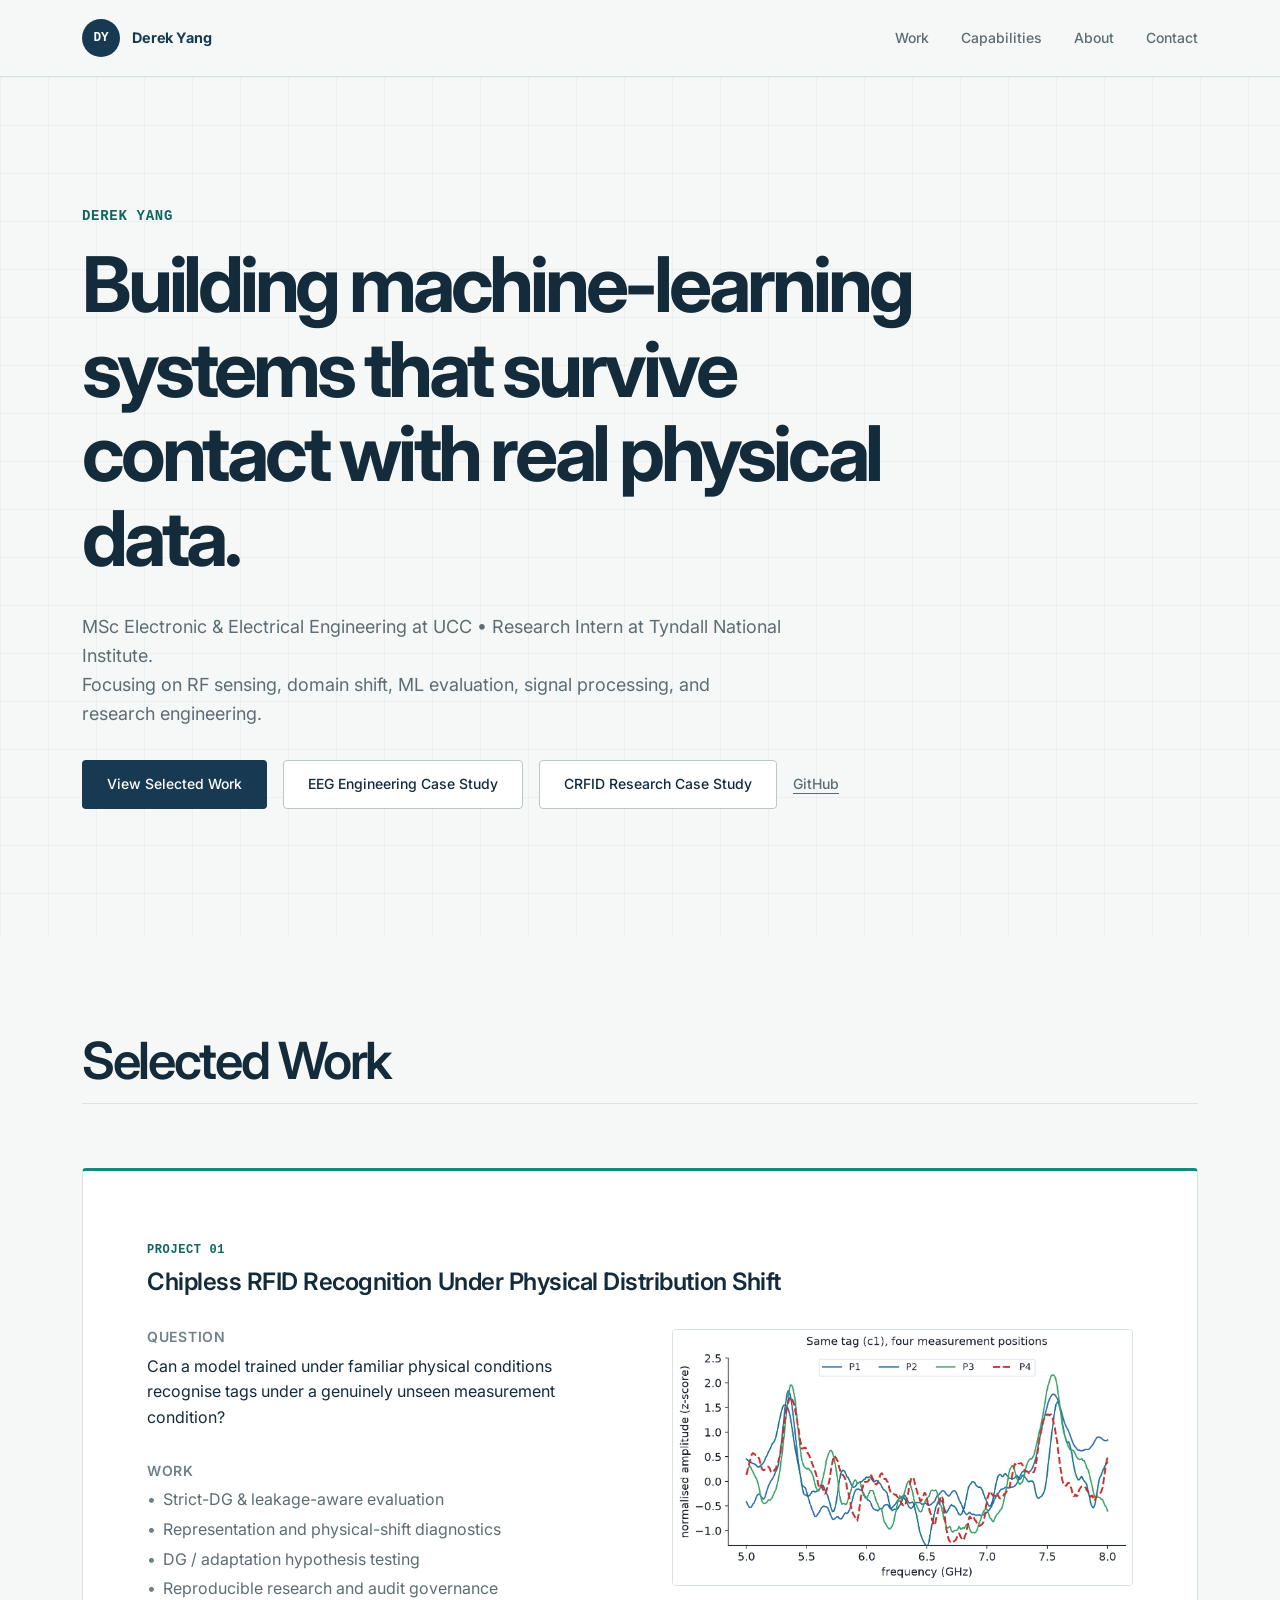
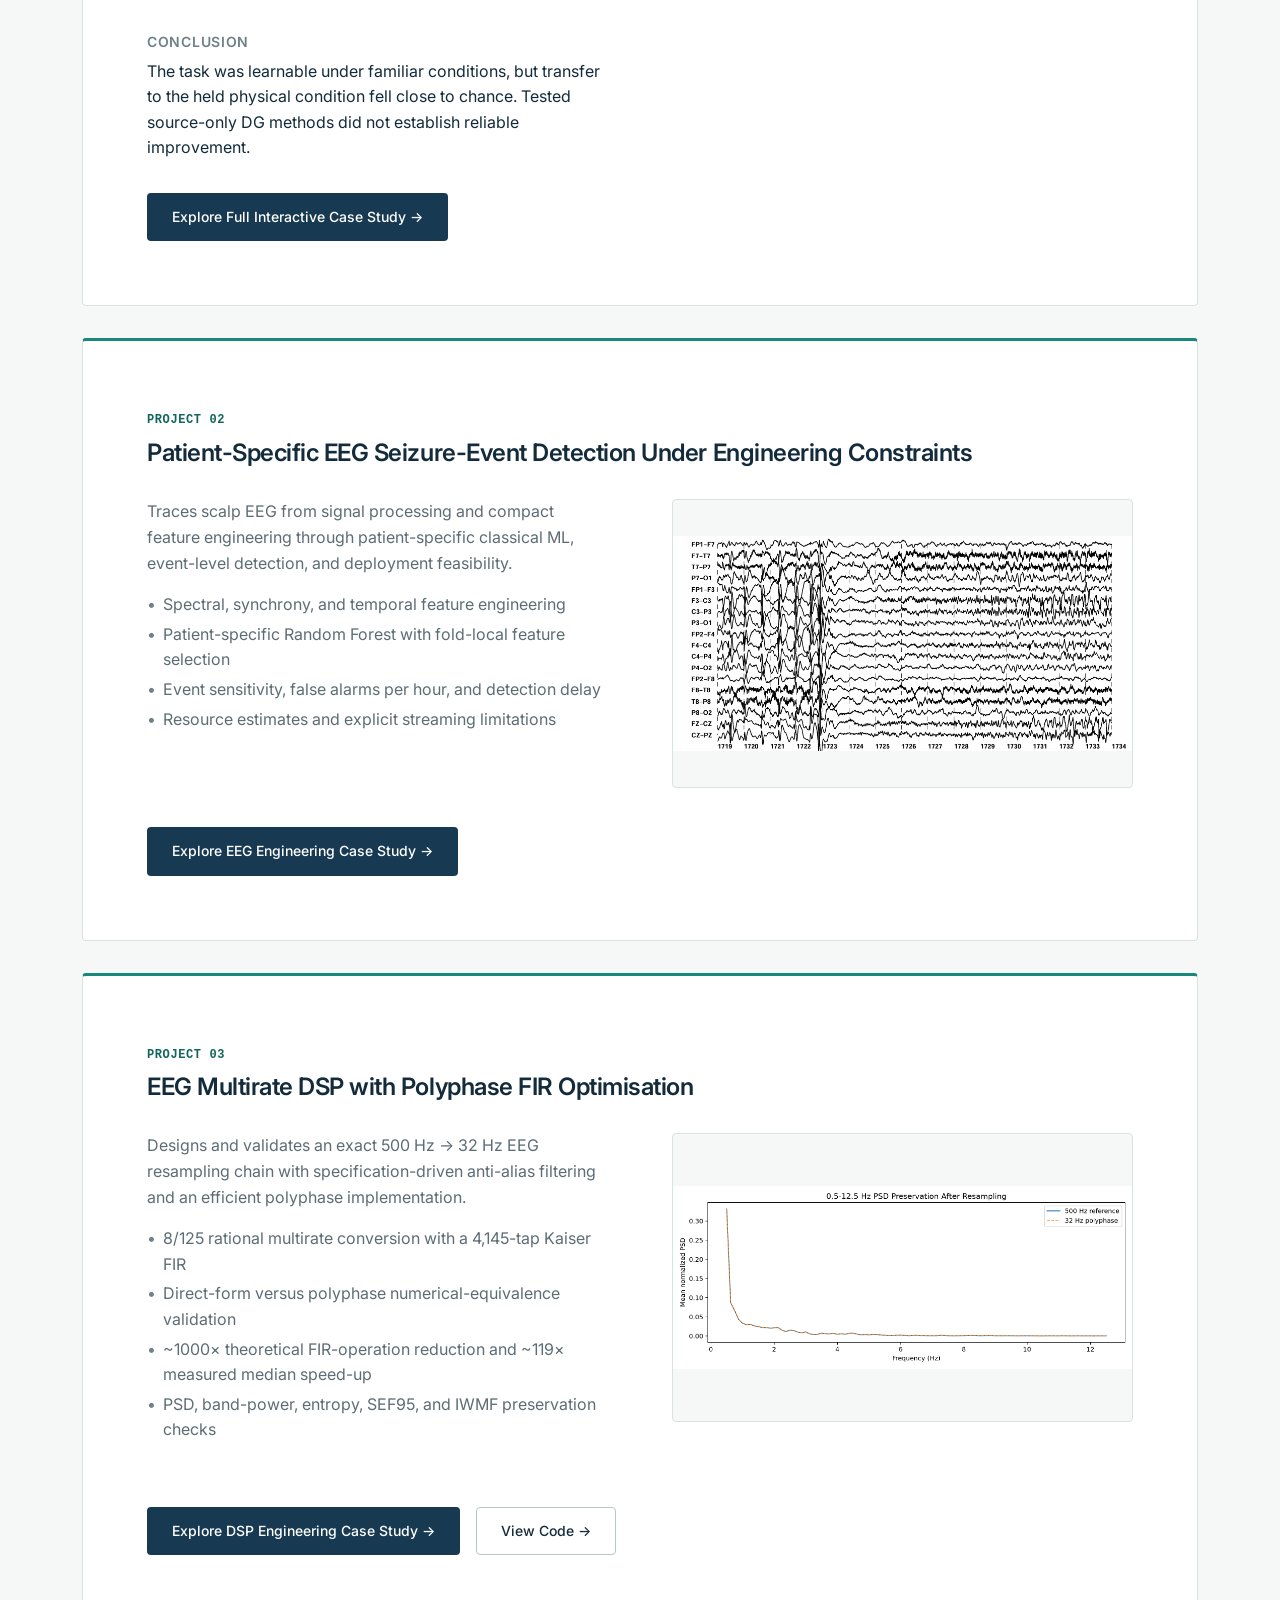
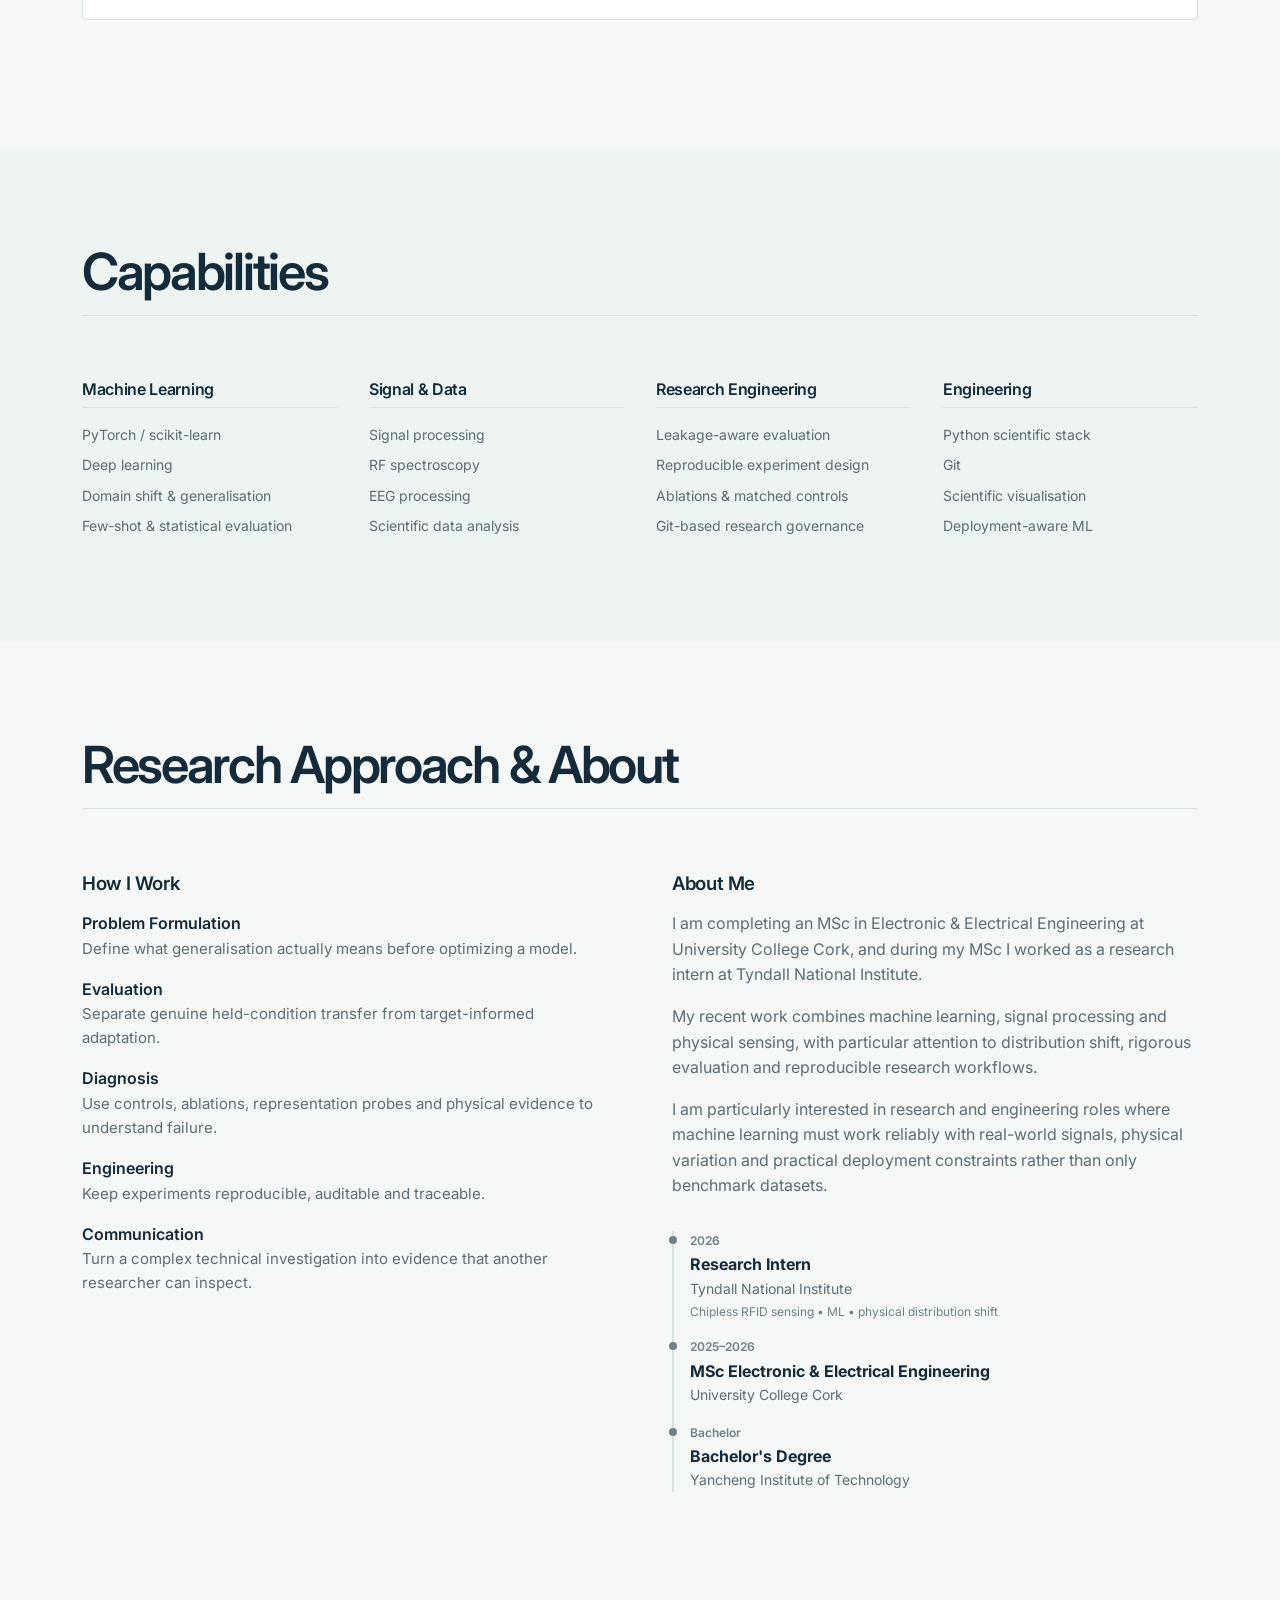
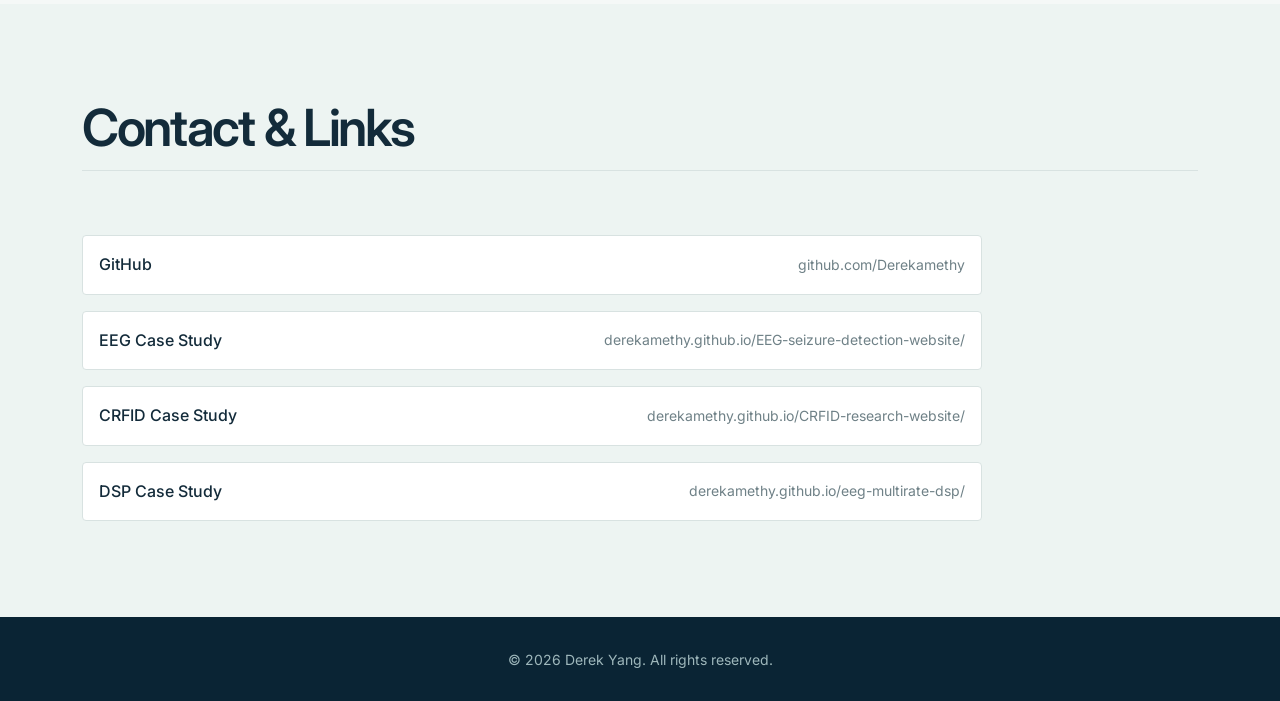
==== index.html @ a9ab84fa "Polish portfolio project visuals, bio, and link alignment" ====
<!DOCTYPE html>
<html lang="en">
<head>
    <meta charset="UTF-8">
    <meta name="viewport" content="width=device-width, initial-scale=1.0">
    <meta name="description" content="Derek Yang - Research Engineer, Machine Learning, Signal Processing">
    <title>Derek Yang | Research Engineer</title>
    <link rel="stylesheet" href="style.css">
    <link rel="preconnect" href="https://fonts.googleapis.com">
    <link rel="preconnect" href="https://fonts.gstatic.com" crossorigin>
    <link href="https://fonts.googleapis.com/css2?family=Inter:wght@300;400;500;600&display=swap" rel="stylesheet">
</head>
<body>
    <nav class="site-nav">
        <div class="nav-container">
            <a class="nav-logo" href="#hero" aria-label="Derek Yang portfolio home">
                <span class="nav-mark">DY</span>
                <span>Derek Yang</span>
            </a>
            <ul class="nav-links">
                <li><a href="#work">Work</a></li>
                <li><a href="#capabilities">Capabilities</a></li>
                <li><a href="#about">About</a></li>
                <li><a href="#contact">Contact</a></li>
            </ul>
        </div>
    </nav>

    <main>
        <section id="hero" class="hero-section">
            <div class="container">
                <p class="hero-eyebrow">Derek Yang</p>
                <h1 class="hero-title">Building machine-learning systems that survive contact with real physical data.</h1>
                <p class="hero-subtitle">
                    MSc Electronic & Electrical Engineering at UCC &bull; Research Intern at Tyndall National Institute.<br>
                    Focusing on RF sensing, domain shift, ML evaluation, signal processing, and research engineering.
                </p>
                <div class="hero-actions">
                    <a href="#work" class="btn btn-primary">View Selected Work</a>
                    <a href="https://derekamethy.github.io/EEG-seizure-detection-website/" class="btn btn-secondary">EEG Engineering Case Study</a>
                    <a href="https://derekamethy.github.io/CRFID-research-website/" class="btn btn-secondary">CRFID Research Case Study</a>
                    <a href="https://github.com/Derekamethy" class="link-subtle" target="_blank" rel="noopener noreferrer">GitHub</a>
                </div>
            </div>
        </section>

        <section id="work" class="work-section">
            <div class="container">
                <h2 class="section-title">Selected Work</h2>
                
                <div class="project-card flagship" id="crfid-flagship">
                    <div class="project-header">
                        <span class="project-label">Project 01</span>
                        <h3 class="project-title">Chipless RFID Recognition Under Physical Distribution Shift</h3>
                    </div>
                    <div class="flagship-layout">
                        <div class="flagship-text">
                            <div class="project-info">
                                <h4 class="info-title">Question</h4>
                                <p>Can a model trained under familiar physical conditions recognise tags under a genuinely unseen measurement condition?</p>
                            </div>
                            <div class="project-info">
                                <h4 class="info-title">Work</h4>
                                <ul class="info-list compact">
                                    <li>Strict-DG &amp; leakage-aware evaluation</li>
                                    <li>Representation and physical-shift diagnostics</li>
                                    <li>DG / adaptation hypothesis testing</li>
                                    <li>Reproducible research and audit governance</li>
                                </ul>
                            </div>
                            <div class="project-info">
                                <h4 class="info-title">Conclusion</h4>
                                <p>The task was learnable under familiar conditions, but transfer to the held physical condition fell close to chance. Tested source-only DG methods did not establish reliable improvement.</p>
                            </div>
                        </div>
                        <div class="flagship-visual">
                            <img src="https://derekamethy.github.io/CRFID-research-website/assets/scientific/measured_spectra_same_tag_across_positions.png" alt="Measured CRFID spectra for the same tag across acquisition positions" class="project-image">
                        </div>
                    </div>
                    <div class="project-actions">
                        <a href="https://derekamethy.github.io/CRFID-research-website/" class="btn btn-primary" target="_blank" rel="noopener noreferrer">Explore Full Interactive Case Study &rarr;</a>
                    </div>
                </div>

                <div class="project-card flagship">
                    <div class="project-header">
                        <span class="project-label">Project 02</span>
                        <h3 class="project-title">Patient-Specific EEG Seizure-Event Detection Under Engineering Constraints</h3>
                    </div>
                    <div class="flagship-layout">
                        <div class="flagship-text">
                            <div class="project-content">
                        <p class="project-description">
                            Traces scalp EEG from signal processing and compact feature engineering through patient-specific classical ML, event-level detection, and deployment feasibility.
                        </p>
                        <ul class="info-list compact">
                            <li>Spectral, synchrony, and temporal feature engineering</li>
                            <li>Patient-specific Random Forest with fold-local feature selection</li>
                            <li>Event sensitivity, false alarms per hour, and detection delay</li>
                            <li>Resource estimates and explicit streaming limitations</li>
                        </ul>
                    </div>
                        </div>
                        <div class="flagship-visual">
                            <img src="https://derekamethy.github.io/EEG-seizure-detection-website/evidence/representative-scalp-eeg-seizure.png" alt="Representative multichannel scalp EEG seizure segment" class="project-image project-image-contain">
                        </div>
                    </div>
                    <div class="project-actions">
                        <a href="https://derekamethy.github.io/EEG-seizure-detection-website/" class="btn btn-primary" target="_blank" rel="noopener noreferrer">Explore EEG Engineering Case Study &rarr;</a>
                    </div>
                </div>

                <div class="project-card flagship">
                    <div class="project-header">
                        <span class="project-label">Project 03</span>
                        <h3 class="project-title">EEG Multirate DSP with Polyphase FIR Optimisation</h3>
                    </div>
                    <div class="flagship-layout">
                        <div class="flagship-text">
                            <div class="project-content">
                        <p class="project-description">
                            Designs and validates an exact 500 Hz → 32 Hz EEG resampling chain with specification-driven anti-alias filtering and an efficient polyphase implementation.
                        </p>
                        <ul class="info-list compact">
                            <li>8/125 rational multirate conversion with a 4,145-tap Kaiser FIR</li>
                            <li>Direct-form versus polyphase numerical-equivalence validation</li>
                            <li>~1000× theoretical FIR-operation reduction and ~119× measured median speed-up</li>
                            <li>PSD, band-power, entropy, SEF95, and IWMF preservation checks</li>
                        </ul>
                    </div>
                        </div>
                        <div class="flagship-visual">
                            <img src="https://derekamethy.github.io/eeg-multirate-dsp/assets/psd_preservation.png" alt="Power spectral density preservation before and after the multirate EEG pipeline" class="project-image project-image-contain">
                        </div>
                    </div>
                    <div class="project-actions">
                        <a href="https://derekamethy.github.io/eeg-multirate-dsp/" class="btn btn-primary" target="_blank" rel="noopener noreferrer">Explore DSP Engineering Case Study &rarr;</a>
                        <a href="https://github.com/Derekamethy/eeg-multirate-dsp" class="btn btn-secondary" target="_blank" rel="noopener noreferrer">View Code &rarr;</a>
                    </div>
                </div>
            </div>
        </section>

        <section id="capabilities" class="capabilities-section bg-light">
            <div class="container">
                <h2 class="section-title">Capabilities</h2>
                <div class="capabilities-grid">
                    <div class="capability-group">
                        <h3>Machine Learning</h3>
                        <ul>
                            <li>PyTorch / scikit-learn</li>
                            <li>Deep learning</li>
                            <li>Domain shift &amp; generalisation</li>
                            <li>Few-shot &amp; statistical evaluation</li>
                        </ul>
                    </div>
                    <div class="capability-group">
                        <h3>Signal &amp; Data</h3>
                        <ul>
                            <li>Signal processing</li>
                            <li>RF spectroscopy</li>
                            <li>EEG processing</li>
                            <li>Scientific data analysis</li>
                        </ul>
                    </div>
                    <div class="capability-group">
                        <h3>Research Engineering</h3>
                        <ul>
                            <li>Leakage-aware evaluation</li>
                            <li>Reproducible experiment design</li>
                            <li>Ablations &amp; matched controls</li>
                            <li>Git-based research governance</li>
                        </ul>
                    </div>
                    <div class="capability-group">
                        <h3>Engineering</h3>
                        <ul>
                            <li>Python scientific stack</li>
                            <li>Git</li>
                            <li>Scientific visualisation</li>
                            <li>Deployment-aware ML</li>
                        </ul>
                    </div>
                </div>
            </div>
        </section>

        <section id="about" class="about-section">
            <div class="container">
                <h2 class="section-title">Research Approach &amp; About</h2>
                
                <div class="about-grid">
                    <div class="approach-content">
                        <h3>How I Work</h3>
                        <dl class="approach-list">
                            <dt>Problem Formulation</dt>
                            <dd>Define what generalisation actually means before optimizing a model.</dd>
                            
                            <dt>Evaluation</dt>
                            <dd>Separate genuine held-condition transfer from target-informed adaptation.</dd>
                            
                            <dt>Diagnosis</dt>
                            <dd>Use controls, ablations, representation probes and physical evidence to understand failure.</dd>
                            
                            <dt>Engineering</dt>
                            <dd>Keep experiments reproducible, auditable and traceable.</dd>
                            
                            <dt>Communication</dt>
                            <dd>Turn a complex technical investigation into evidence that another researcher can inspect.</dd>
                        </dl>
                    </div>
                    <div class="bio-content">
                        <h3>About Me</h3>
                        <p>I am completing an MSc in Electronic &amp; Electrical Engineering at University College Cork, and during my MSc I worked as a research intern at Tyndall National Institute.</p>
                        <p>My recent work combines machine learning, signal processing and physical sensing, with particular attention to distribution shift, rigorous evaluation and reproducible research workflows.</p>
                        <p>I am particularly interested in research and engineering roles where machine learning must work reliably with real-world signals, physical variation and practical deployment constraints rather than only benchmark datasets.</p>
                        
                        <div class="timeline">
                            <div class="timeline-item">
                                <span class="timeline-year">2026</span>
                                <div class="timeline-info">
                                    <strong>Research Intern</strong>
                                    <span class="timeline-org">Tyndall National Institute</span>
                                    <span class="timeline-meta">Chipless RFID sensing &bull; ML &bull; physical distribution shift</span>
                                </div>
                            </div>
                            <div class="timeline-item">
                                <span class="timeline-year">2025&ndash;2026</span>
                                <div class="timeline-info">
                                    <strong>MSc Electronic &amp; Electrical Engineering</strong>
                                    <span class="timeline-org">University College Cork</span>
                                </div>
                            </div>
                            <div class="timeline-item">
                                <span class="timeline-year">Bachelor</span>
                                <div class="timeline-info">
                                    <strong>Bachelor's Degree</strong>
                                    <span class="timeline-org">Yancheng Institute of Technology</span>
                                </div>
                            </div>
                        </div>
                    </div>
                </div>
            </div>
        </section>

        <section id="contact" class="contact-section bg-light">
            <div class="container">
                <h2 class="section-title">Contact &amp; Links</h2>
                <div class="contact-links">
                    <a href="https://github.com/Derekamethy" class="contact-link" target="_blank" rel="noopener noreferrer">
                        <span class="link-title">GitHub</span>
                        <span class="link-url">github.com/Derekamethy</span>
                    </a>
                    <a href="https://derekamethy.github.io/EEG-seizure-detection-website/" class="contact-link" target="_blank" rel="noopener noreferrer">
                        <span class="link-title">EEG Case Study</span>
                        <span class="link-url">derekamethy.github.io/EEG-seizure-detection-website/</span>
                    </a>
                    <a href="https://derekamethy.github.io/CRFID-research-website/" class="contact-link" target="_blank" rel="noopener noreferrer">
                        <span class="link-title">CRFID Case Study</span>
                        <span class="link-url">derekamethy.github.io/CRFID-research-website/</span>
                    </a>
                    <a href="https://derekamethy.github.io/eeg-multirate-dsp/" class="contact-link" target="_blank" rel="noopener noreferrer">
                        <span class="link-title">DSP Case Study</span>
                        <span class="link-url">derekamethy.github.io/eeg-multirate-dsp/</span>
                    </a>
                </div>
            </div>
        </section>
    </main>

    <footer class="site-footer">
        <div class="container">
            <p>&copy; 2026 Derek Yang. All rights reserved.</p>
        </div>
    </footer>
</body>
</html>
---- style.css ----
/* ==========================================================================
   Base & Reset
   ========================================================================== */
   :root {
    /* Color Palette */
    --color-bg-main: #f5f8f7;
    --color-bg-alt: #edf4f2;
    --color-text-main: #132b3a;
    --color-text-muted: #5d6d73;
    --color-text-light: #6f8187;
    --color-border: #d8e2e1;
    --color-accent: #19877b;
    --color-accent-dark: #11665e;
    
    /* Interactive Colors */
    --color-primary: #173a52;
    --color-primary-hover: #11665e;
    --color-secondary-bg: #ffffff;
    --color-secondary-border: #b7c8c7;
    --color-secondary-hover: #edf4f2;

    /* Typography */
    --font-family: 'Inter', system-ui, -apple-system, sans-serif;
    --font-size-base: 16px;
    --line-height-base: 1.6;

    /* Spacing */
    --space-xs: 0.5rem;
    --space-sm: 1rem;
    --space-md: 2rem;
    --space-lg: 4rem;
    --space-xl: 6rem;

    /* Shadows & Radii */
    --radius-sm: 4px;
    --radius-md: 4px;
    --radius-lg: 6px;
    --shadow-sm: 0 1px 2px 0 rgba(0, 0, 0, 0.05);
    --shadow-md: 0 4px 6px -1px rgba(0, 0, 0, 0.1), 0 2px 4px -1px rgba(0, 0, 0, 0.06);
    --shadow-hover: 0 10px 15px -3px rgba(0, 0, 0, 0.1), 0 4px 6px -2px rgba(0, 0, 0, 0.05);
    
    /* Transitions */
    --transition-fast: 150ms ease;
    --transition-normal: 250ms ease;
}

* {
    box-sizing: border-box;
    margin: 0;
    padding: 0;
}

html {
    scroll-behavior: smooth;
}

body {
    font-family: var(--font-family);
    font-size: var(--font-size-base);
    line-height: var(--line-height-base);
    color: var(--color-text-main);
    background-color: var(--color-bg-main);
    -webkit-font-smoothing: antialiased;
    -moz-osx-font-smoothing: grayscale;
    overflow-x: hidden;
}

a {
    color: var(--color-primary);
    text-decoration: none;
    transition: color var(--transition-fast);
}

a:hover {
    color: var(--color-text-muted);
}

ul, ol, dl {
    list-style: none;
}

/* ==========================================================================
   Layout & Container
   ========================================================================== */
.container {
    max-width: 1180px;
    margin: 0 auto;
    padding: 0 var(--space-md);
}

.bg-light {
    background-color: var(--color-bg-alt);
}

/* ==========================================================================
   Typography
   ========================================================================== */
h1, h2, h3, h4, h5, h6 {
    font-weight: 600;
    line-height: 1.2;
    margin-bottom: var(--space-sm);
    color: var(--color-text-main);
    letter-spacing: -0.02em;
}

.section-title {
    font-size: clamp(2.15rem, 4vw, 3.8rem);
    line-height: 1.06;
    letter-spacing: -0.045em;
    margin-bottom: var(--space-lg);
    padding-bottom: var(--space-sm);
    border-bottom: 1px solid var(--color-border);
}

/* ==========================================================================
   Navigation
   ========================================================================== */
.site-nav {
    position: sticky;
    top: 0;
    z-index: 100;
    background-color: rgba(245, 248, 247, 0.94);
    backdrop-filter: blur(12px);
    border-bottom: 1px solid var(--color-border);
}

.nav-container {
    max-width: 1180px;
    margin: 0 auto;
    min-height: 76px;
    padding: 0 var(--space-md);
    display: flex;
    justify-content: space-between;
    align-items: center;
}

.nav-logo {
    display: inline-flex;
    align-items: center;
    gap: 0.75rem;
    font-weight: 700;
    font-size: 0.9rem;
    letter-spacing: -0.01em;
}

.nav-mark {
    width: 38px;
    height: 38px;
    border-radius: 50%;
    display: grid;
    place-items: center;
    color: #ffffff;
    background: var(--color-primary);
    font-family: 'Cascadia Mono', 'SFMono-Regular', Consolas, monospace;
    font-size: 0.8rem;
}

.nav-links {
    display: flex;
    gap: var(--space-md);
}

.nav-links a {
    font-size: 0.875rem;
    font-weight: 500;
    color: var(--color-text-muted);
}

.nav-links a:hover {
    color: var(--color-text-main);
}

/* ==========================================================================
   Buttons
   ========================================================================== */
.btn {
    display: inline-flex;
    align-items: center;
    justify-content: center;
    padding: 0.75rem 1.5rem;
    font-size: 0.875rem;
    font-weight: 500;
    border-radius: var(--radius-sm);
    transition: all var(--transition-fast);
    cursor: pointer;
    border: 1px solid transparent;
}

.btn-primary {
    background-color: var(--color-primary);
    color: #ffffff;
}

.btn-primary:hover {
    background-color: var(--color-primary-hover);
    color: #ffffff;
    box-shadow: var(--shadow-sm);
}

.btn-secondary {
    background-color: var(--color-secondary-bg);
    color: var(--color-text-main);
    border-color: var(--color-secondary-border);
}

.btn-secondary:hover {
    background-color: var(--color-secondary-hover);
    color: var(--color-text-main);
}

.link-subtle {
    display: inline-flex;
    align-items: center;
    justify-content: center;
    min-height: 44px;
    font-size: 0.875rem;
    font-weight: 500;
    text-decoration: underline;
    text-underline-offset: 4px;
    color: var(--color-text-muted);
}

.link-subtle:hover {
    color: var(--color-text-main);
}

/* ==========================================================================
   Hero Section
   ========================================================================== */
.hero-section {
    padding: clamp(5rem, 10vw, 8rem) 0;
    background-image: linear-gradient(rgba(23, 58, 82, 0.04) 1px, transparent 1px), linear-gradient(90deg, rgba(23, 58, 82, 0.04) 1px, transparent 1px);
    background-size: 48px 48px;
}

.hero-eyebrow {
    font-size: 0.875rem;
    font-weight: 600;
    text-transform: uppercase;
    letter-spacing: 0.05em;
    color: var(--color-accent-dark);
    font-family: 'Cascadia Mono', 'SFMono-Regular', Consolas, monospace;
    margin-bottom: var(--space-sm);
}

.hero-title {
    font-size: clamp(3rem, 6vw, 5.6rem);
    font-weight: 700;
    letter-spacing: -0.055em;
    max-width: 900px;
    margin-bottom: var(--space-md);
    line-height: 1.1;
}

.hero-subtitle {
    font-size: 1.125rem;
    color: var(--color-text-muted);
    max-width: 700px;
    margin-bottom: var(--space-md);
}

.hero-actions {
    display: flex;
    gap: var(--space-sm);
    align-items: center;
    flex-wrap: wrap;
}

/* ==========================================================================
   Work Section
   ========================================================================== */
.work-section {
    padding: var(--space-xl) 0;
}

.project-card {
    background-color: #ffffff;
    border: 1px solid var(--color-border);
    border-radius: var(--radius-md);
    padding: var(--space-md);
    margin-bottom: var(--space-md);
    transition: border-color var(--transition-normal), box-shadow var(--transition-normal);
}

.project-card:hover {
    border-color: #b7c8c7;
    box-shadow: var(--shadow-sm);
}

.project-card.flagship {
    padding: var(--space-lg);
    border-top: 3px solid var(--color-accent);
}

.project-header {
    margin-bottom: var(--space-md);
}

.project-label {
    display: inline-block;
    font-size: 0.75rem;
    font-weight: 600;
    text-transform: uppercase;
    letter-spacing: 0.05em;
    color: var(--color-accent-dark);
    font-family: 'Cascadia Mono', 'SFMono-Regular', Consolas, monospace;
    margin-bottom: var(--space-xs);
}

.project-title {
    font-size: 1.5rem;
    margin-bottom: 0;
}

.project-content {
    margin-bottom: var(--space-md);
}

.flagship-layout {
    display: flex;
    flex-direction: column;
    gap: var(--space-md);
    margin-bottom: var(--space-md);
}

.project-image {
    width: 100%;
    height: auto;
    border-radius: var(--radius-sm);
    border: 1px solid var(--color-border);
}

@media (min-width: 768px) {
    .flagship-layout {
        flex-direction: row;
        align-items: flex-start;
        gap: var(--space-lg);
    }
    
    .flagship-text {
        flex: 1;
    }
    
    .flagship-visual {
        flex: 1;
    }
}

.project-info {
    margin-bottom: var(--space-md);
}

.project-info:last-child {
    margin-bottom: 0;
}

.info-title {
    font-size: 0.875rem;
    text-transform: uppercase;
    letter-spacing: 0.05em;
    color: var(--color-text-light);
    margin-bottom: var(--space-xs);
}

.info-list {
    list-style-type: disc;
    padding-left: 1.25rem;
    color: var(--color-text-muted);
}

.info-list li {
    margin-bottom: 0.25rem;
}

.info-list.compact {
    list-style-type: none;
    padding-left: 0;
}

.info-list.compact li {
    position: relative;
    padding-left: 1rem;
}
.info-list.compact li::before {
    content: "•";
    position: absolute;
    left: 0;
    color: var(--color-text-light);
}

.project-description {
    color: var(--color-text-muted);
    margin-bottom: var(--space-sm);
}

.project-actions {
    display: flex;
    gap: var(--space-sm);
    flex-wrap: wrap;
    align-items: center;
}

.status-badge {
    display: inline-block;
    padding: 0.25rem 0.75rem;
    font-size: 0.75rem;
    font-weight: 500;
    background-color: var(--color-bg-alt);
    color: var(--color-text-muted);
    border: 1px solid var(--color-border);
    border-radius: 9999px;
}

/* ==========================================================================
   Capabilities Section
   ========================================================================== */
.capabilities-section {
    padding: var(--space-xl) 0;
}

.capabilities-grid {
    display: grid;
    grid-template-columns: repeat(auto-fit, minmax(200px, 1fr));
    gap: var(--space-md);
}

.capability-group h3 {
    font-size: 1rem;
    margin-bottom: var(--space-sm);
    border-bottom: 1px solid var(--color-border);
    padding-bottom: var(--space-xs);
}

.capability-group ul {
    color: var(--color-text-muted);
    font-size: 0.875rem;
}

.capability-group li {
    margin-bottom: 0.5rem;
}

/* ==========================================================================
   About Section
   ========================================================================== */
.about-section {
    padding: var(--space-xl) 0;
}

.about-grid {
    display: grid;
    grid-template-columns: 1fr 1fr;
    gap: var(--space-lg);
}

.approach-list dt {
    font-weight: 600;
    margin-top: var(--space-sm);
    color: var(--color-text-main);
}

.approach-list dd {
    color: var(--color-text-muted);
    margin-bottom: var(--space-sm);
    font-size: 0.9375rem;
}

.bio-content p {
    margin-bottom: var(--space-sm);
    color: var(--color-text-muted);
}

.timeline {
    margin-top: var(--space-md);
    border-left: 2px solid var(--color-border);
    padding-left: var(--space-sm);
}

.timeline-item {
    margin-bottom: var(--space-sm);
    position: relative;
}

.timeline-item::before {
    content: '';
    position: absolute;
    left: calc(var(--space-sm) * -1 - 5px);
    top: 5px;
    width: 8px;
    height: 8px;
    border-radius: 50%;
    background-color: var(--color-text-light);
}

.timeline-year {
    font-size: 0.75rem;
    font-weight: 600;
    color: var(--color-text-light);
    display: block;
    margin-bottom: 0.125rem;
}

.timeline-info strong {
    display: block;
    color: var(--color-text-main);
}

.timeline-org {
    display: block;
    color: var(--color-text-muted);
    font-size: 0.875rem;
}

.timeline-meta {
    display: block;
    color: var(--color-text-light);
    font-size: 0.75rem;
    margin-top: 0.125rem;
}

/* ==========================================================================
   Contact Section
   ========================================================================== */
.contact-section {
    padding: var(--space-xl) 0;
}

.contact-links {
    display: flex;
    flex-direction: column;
    gap: var(--space-sm);
    max-width: 400px;
}

.contact-link {
    display: flex;
    justify-content: space-between;
    align-items: center;
    padding: var(--space-sm);
    background-color: #ffffff;
    border: 1px solid var(--color-border);
    border-radius: var(--radius-sm);
    transition: all var(--transition-fast);
}

.contact-link:hover {
    border-color: var(--color-text-muted);
    box-shadow: var(--shadow-sm);
}

.link-title {
    font-weight: 500;
    color: var(--color-text-main);
}

.link-url {
    font-size: 0.875rem;
    color: var(--color-text-light);
}

.contact-placeholders {
    margin-top: var(--space-md);
}

.placeholder-note {
    font-size: 0.875rem;
    color: var(--color-text-light);
}

/* ==========================================================================
   Footer
   ========================================================================== */
.site-footer {
    padding: var(--space-md) 0;
    text-align: center;
    font-size: 0.875rem;
    color: #9eb7bb;
    background: #0a2434;
    border-top: 0;
}

.site-footer p { color: inherit; }

/* ==========================================================================
   Responsive Design
   ========================================================================== */
@media (max-width: 768px) {
    :root {
        --space-xl: 4rem;
        --space-lg: 3rem;
    }

    .hero-title {
        font-size: 2.25rem;
    }
    
    .about-grid {
        grid-template-columns: 1fr;
        gap: var(--space-md);
    }
    
    .nav-links {
        display: none; /* simple mobile nav approach - could add hamburger if needed, but keeping it minimal for V1 */
    }

    .hero-actions {
        flex-direction: column;
        align-items: stretch;
    }

    .hero-actions .btn {
        width: 100%;
    }
    
    .hero-actions .link-subtle {
        text-align: center;
        padding: 0.5rem 0;
    }
    
    .project-card.flagship {
        padding: var(--space-md);
    }
}


/* Portfolio alignment and project-visual refinements */
.project-image-contain { aspect-ratio: 16 / 10; object-fit: contain; background: var(--color-bg-main); }
.flagship-visual { min-width: 0; }
.contact-links { max-width: 900px; }
.contact-link { display: grid; grid-template-columns: 170px minmax(0, 1fr); gap: var(--space-md); align-items: center; }
.link-title { white-space: nowrap; }
.link-url { min-width: 0; text-align: right; overflow-wrap: anywhere; }
@media (max-width: 640px) {
    .contact-link { grid-template-columns: 1fr; gap: 0.35rem; }
    .link-url { text-align: left; }
}
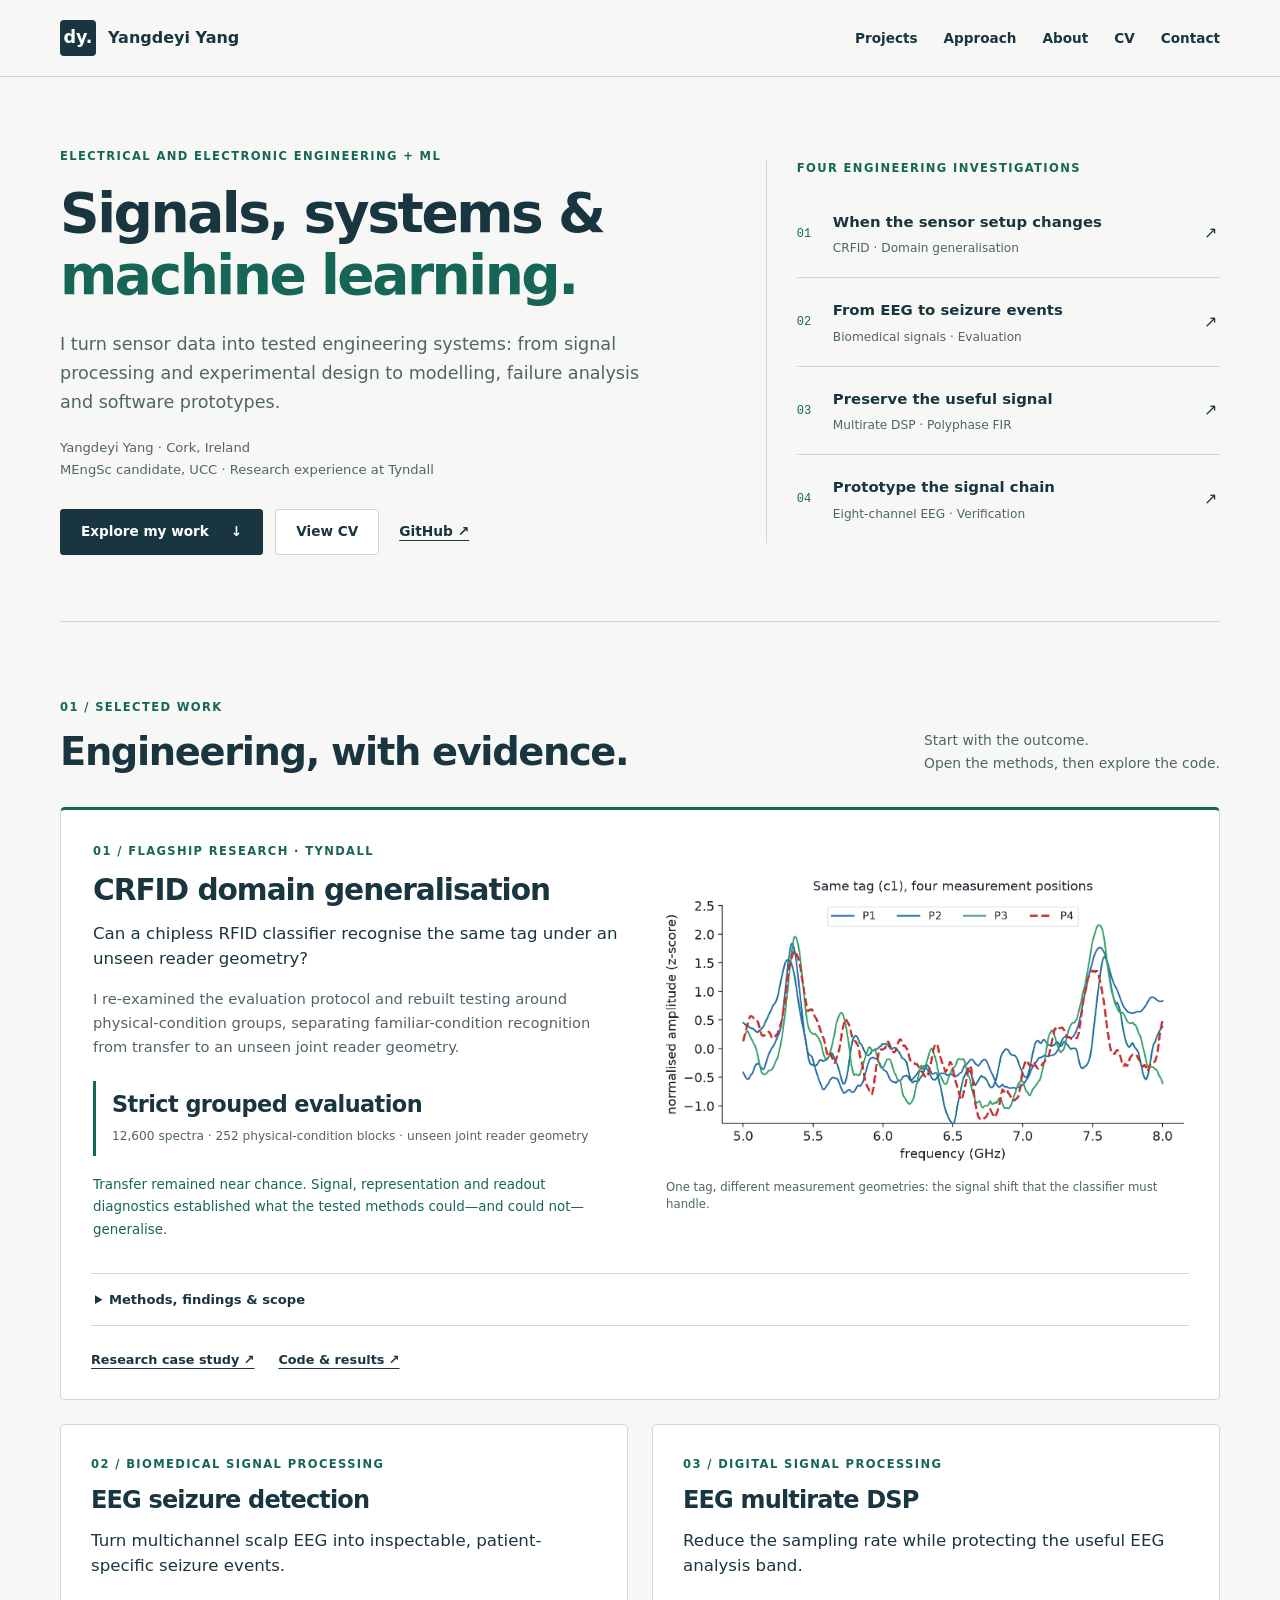
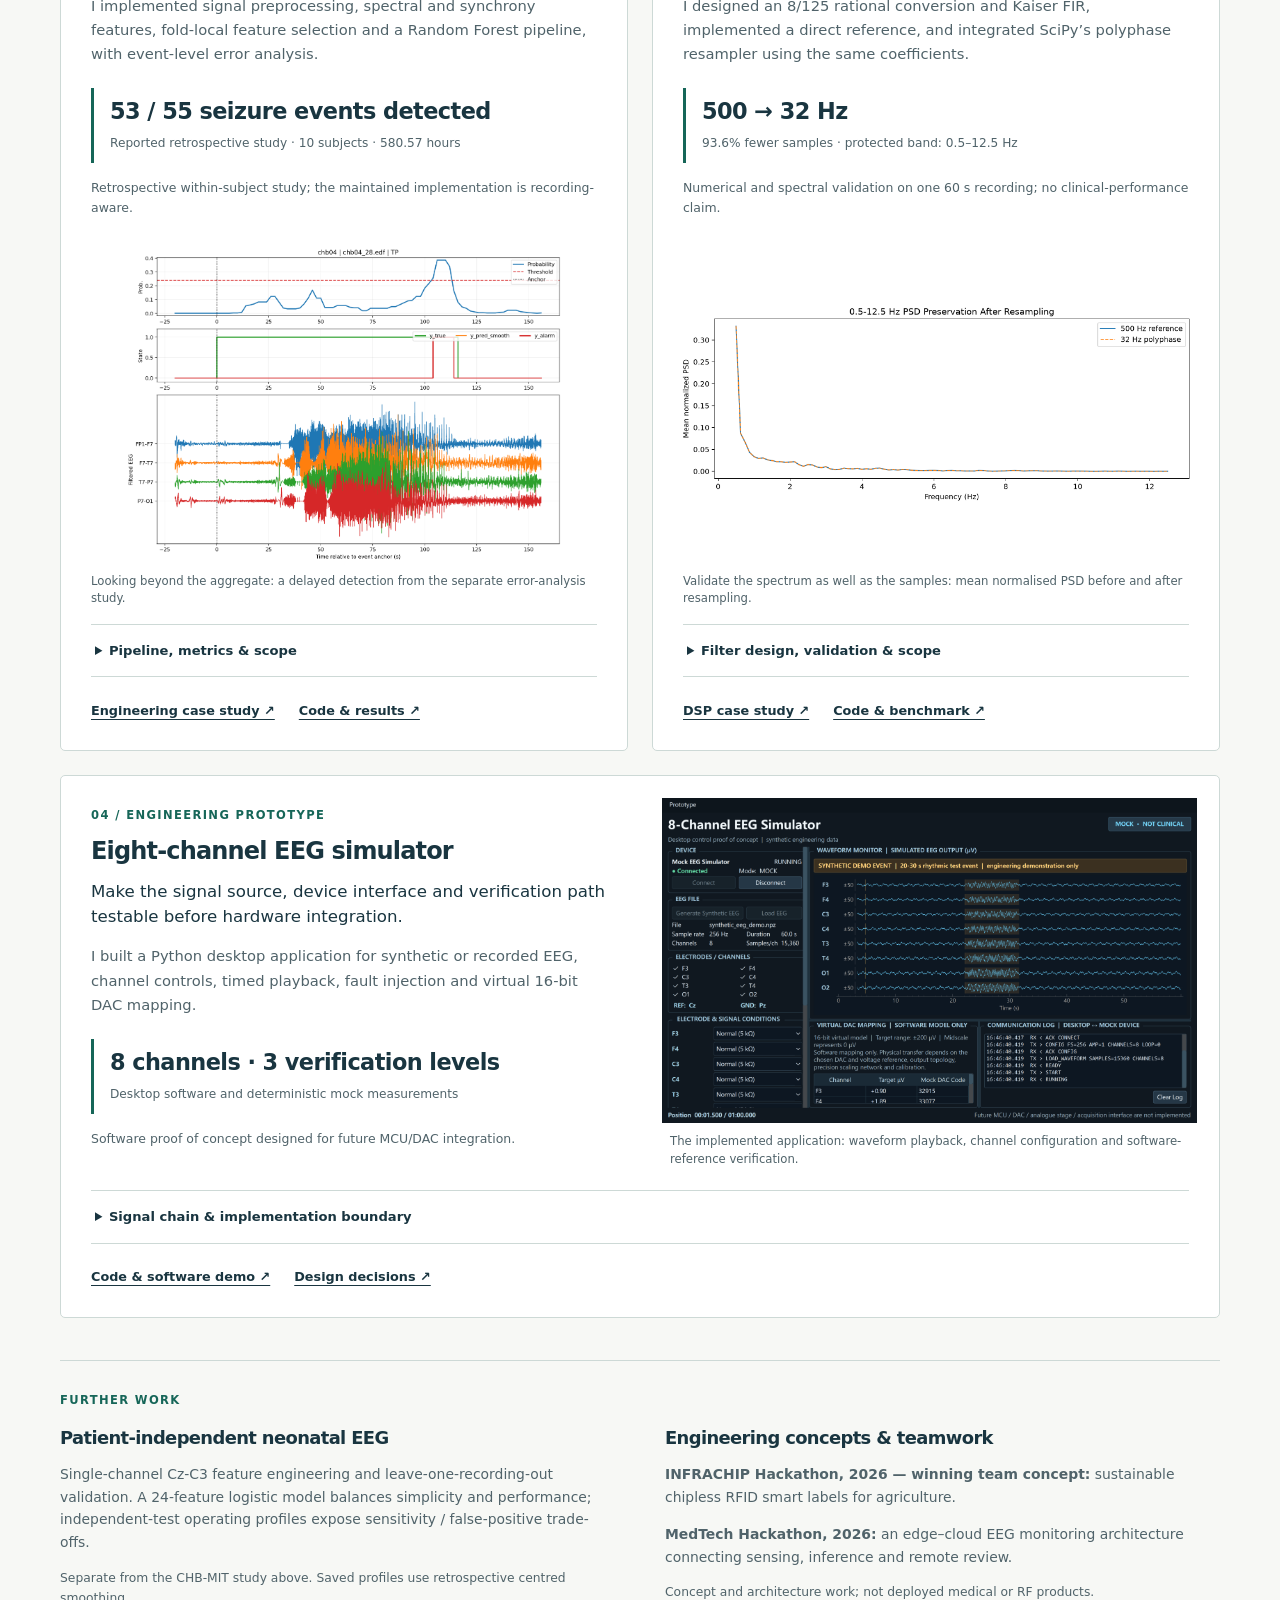
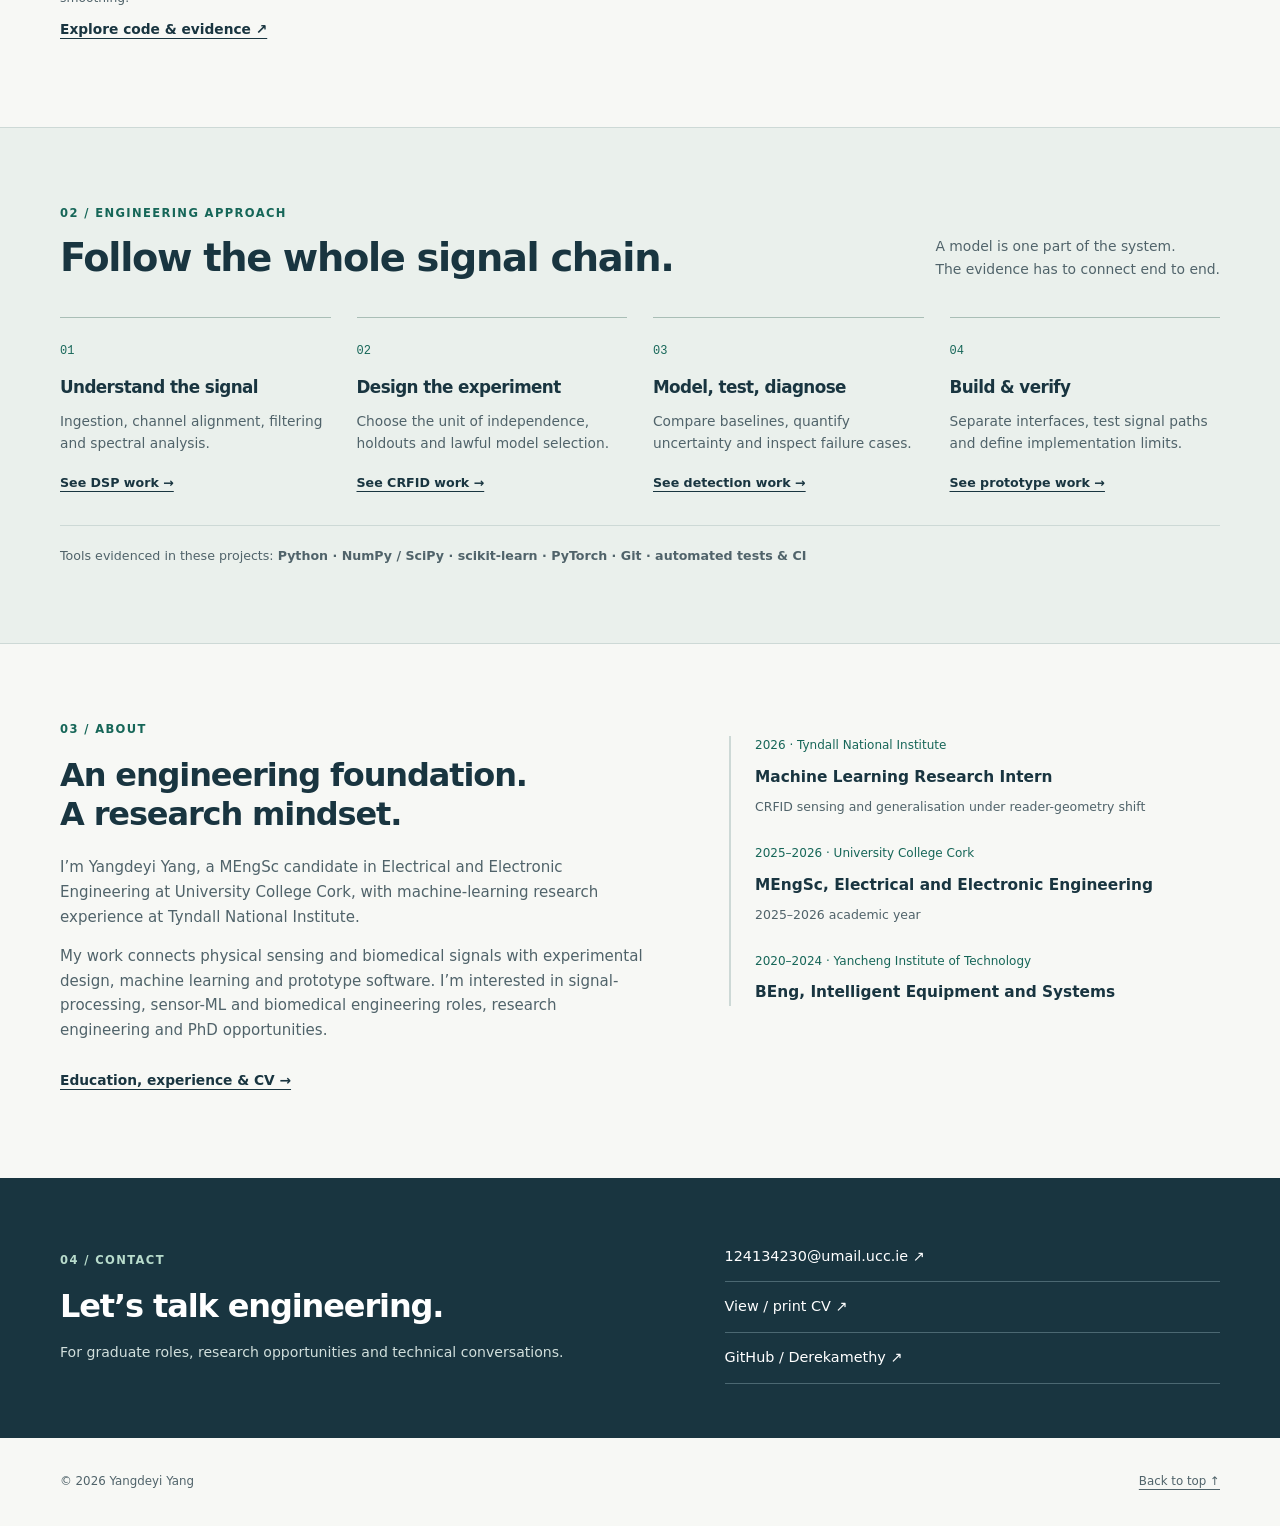
==== commit 84c008e7: "Launch portfolio V2 with updated project evidence" ====
--- a/index.html
+++ b/index.html
@@ -1,278 +1,41 @@
-<!DOCTYPE html>
+<!doctype html>
 <html lang="en">
 <head>
-    <meta charset="UTF-8">
-    <meta name="viewport" content="width=device-width, initial-scale=1.0">
-    <meta name="description" content="Derek Yang - Research Engineer, Machine Learning, Signal Processing">
-    <title>Derek Yang | Research Engineer</title>
-    <link rel="stylesheet" href="style.css">
-    <link rel="preconnect" href="https://fonts.googleapis.com">
-    <link rel="preconnect" href="https://fonts.gstatic.com" crossorigin>
-    <link href="https://fonts.googleapis.com/css2?family=Inter:wght@300;400;500;600&display=swap" rel="stylesheet">
+<meta charset="utf-8"><meta name="viewport" content="width=device-width, initial-scale=1">
+<title>Yangdeyi Yang | Electrical and Electronic Engineering + ML</title>
+<meta name="description" content="Yangdeyi Yang — signal processing, sensor and biomedical machine learning, rigorous validation, and engineering prototypes.">
+<meta name="theme-color" content="#193540"><meta property="og:title" content="Yangdeyi Yang — Signals, systems & machine learning"><meta property="og:description" content="CRFID domain generalisation, EEG detection, multirate DSP and an eight-channel simulator."><meta property="og:type" content="website"><meta property="og:url" content="https://derekamethy.github.io/">
+<link rel="canonical" href="https://derekamethy.github.io/"><link rel="icon" href="assets/favicon.svg" type="image/svg+xml"><link rel="stylesheet" href="style.css">
 </head>
 <body>
-    <nav class="site-nav">
-        <div class="nav-container">
-            <a class="nav-logo" href="#hero" aria-label="Derek Yang portfolio home">
-                <span class="nav-mark">DY</span>
-                <span>Derek Yang</span>
-            </a>
-            <ul class="nav-links">
-                <li><a href="#work">Work</a></li>
-                <li><a href="#capabilities">Capabilities</a></li>
-                <li><a href="#about">About</a></li>
-                <li><a href="#contact">Contact</a></li>
-            </ul>
-        </div>
-    </nav>
-
-    <main>
-        <section id="hero" class="hero-section">
-            <div class="container">
-                <p class="hero-eyebrow">Derek Yang</p>
-                <h1 class="hero-title">Building machine-learning systems that survive contact with real physical data.</h1>
-                <p class="hero-subtitle">
-                    MSc Electronic & Electrical Engineering at UCC &bull; Research Intern at Tyndall National Institute.<br>
-                    Focusing on RF sensing, domain shift, ML evaluation, signal processing, and research engineering.
-                </p>
-                <div class="hero-actions">
-                    <a href="#work" class="btn btn-primary">View Selected Work</a>
-                    <a href="https://derekamethy.github.io/EEG-seizure-detection-website/" class="btn btn-secondary">EEG Engineering Case Study</a>
-                    <a href="https://derekamethy.github.io/CRFID-research-website/" class="btn btn-secondary">CRFID Research Case Study</a>
-                    <a href="https://github.com/Derekamethy" class="link-subtle" target="_blank" rel="noopener noreferrer">GitHub</a>
-                </div>
-            </div>
-        </section>
-
-        <section id="work" class="work-section">
-            <div class="container">
-                <h2 class="section-title">Selected Work</h2>
-                
-                <div class="project-card flagship" id="crfid-flagship">
-                    <div class="project-header">
-                        <span class="project-label">Project 01</span>
-                        <h3 class="project-title">Chipless RFID Recognition Under Physical Distribution Shift</h3>
-                    </div>
-                    <div class="flagship-layout">
-                        <div class="flagship-text">
-                            <div class="project-info">
-                                <h4 class="info-title">Question</h4>
-                                <p>Can a model trained under familiar physical conditions recognise tags under a genuinely unseen measurement condition?</p>
-                            </div>
-                            <div class="project-info">
-                                <h4 class="info-title">Work</h4>
-                                <ul class="info-list compact">
-                                    <li>Strict-DG &amp; leakage-aware evaluation</li>
-                                    <li>Representation and physical-shift diagnostics</li>
-                                    <li>DG / adaptation hypothesis testing</li>
-                                    <li>Reproducible research and audit governance</li>
-                                </ul>
-                            </div>
-                            <div class="project-info">
-                                <h4 class="info-title">Conclusion</h4>
-                                <p>The task was learnable under familiar conditions, but transfer to the held physical condition fell close to chance. Tested source-only DG methods did not establish reliable improvement.</p>
-                            </div>
-                        </div>
-                        <div class="flagship-visual">
-                            <img src="https://derekamethy.github.io/CRFID-research-website/assets/scientific/measured_spectra_same_tag_across_positions.png" alt="Measured CRFID spectra for the same tag across acquisition positions" class="project-image">
-                        </div>
-                    </div>
-                    <div class="project-actions">
-                        <a href="https://derekamethy.github.io/CRFID-research-website/" class="btn btn-primary" target="_blank" rel="noopener noreferrer">Explore Full Interactive Case Study &rarr;</a>
-                    </div>
-                </div>
-
-                <div class="project-card flagship">
-                    <div class="project-header">
-                        <span class="project-label">Project 02</span>
-                        <h3 class="project-title">Patient-Specific EEG Seizure-Event Detection Under Engineering Constraints</h3>
-                    </div>
-                    <div class="flagship-layout">
-                        <div class="flagship-text">
-                            <div class="project-content">
-                        <p class="project-description">
-                            Traces scalp EEG from signal processing and compact feature engineering through patient-specific classical ML, event-level detection, and deployment feasibility.
-                        </p>
-                        <ul class="info-list compact">
-                            <li>Spectral, synchrony, and temporal feature engineering</li>
-                            <li>Patient-specific Random Forest with fold-local feature selection</li>
-                            <li>Event sensitivity, false alarms per hour, and detection delay</li>
-                            <li>Resource estimates and explicit streaming limitations</li>
-                        </ul>
-                    </div>
-                        </div>
-                        <div class="flagship-visual">
-                            <img src="https://derekamethy.github.io/EEG-seizure-detection-website/evidence/representative-scalp-eeg-seizure.png" alt="Representative multichannel scalp EEG seizure segment" class="project-image project-image-contain">
-                        </div>
-                    </div>
-                    <div class="project-actions">
-                        <a href="https://derekamethy.github.io/EEG-seizure-detection-website/" class="btn btn-primary" target="_blank" rel="noopener noreferrer">Explore EEG Engineering Case Study &rarr;</a>
-                    </div>
-                </div>
-
-                <div class="project-card flagship">
-                    <div class="project-header">
-                        <span class="project-label">Project 03</span>
-                        <h3 class="project-title">EEG Multirate DSP with Polyphase FIR Optimisation</h3>
-                    </div>
-                    <div class="flagship-layout">
-                        <div class="flagship-text">
-                            <div class="project-content">
-                        <p class="project-description">
-                            Designs and validates an exact 500 Hz → 32 Hz EEG resampling chain with specification-driven anti-alias filtering and an efficient polyphase implementation.
-                        </p>
-                        <ul class="info-list compact">
-                            <li>8/125 rational multirate conversion with a 4,145-tap Kaiser FIR</li>
-                            <li>Direct-form versus polyphase numerical-equivalence validation</li>
-                            <li>~1000× theoretical FIR-operation reduction and ~119× measured median speed-up</li>
-                            <li>PSD, band-power, entropy, SEF95, and IWMF preservation checks</li>
-                        </ul>
-                    </div>
-                        </div>
-                        <div class="flagship-visual">
-                            <img src="https://derekamethy.github.io/eeg-multirate-dsp/assets/psd_preservation.png" alt="Power spectral density preservation before and after the multirate EEG pipeline" class="project-image project-image-contain">
-                        </div>
-                    </div>
-                    <div class="project-actions">
-                        <a href="https://derekamethy.github.io/eeg-multirate-dsp/" class="btn btn-primary" target="_blank" rel="noopener noreferrer">Explore DSP Engineering Case Study &rarr;</a>
-                        <a href="https://github.com/Derekamethy/eeg-multirate-dsp" class="btn btn-secondary" target="_blank" rel="noopener noreferrer">View Code &rarr;</a>
-                    </div>
-                </div>
-            </div>
-        </section>
-
-        <section id="capabilities" class="capabilities-section bg-light">
-            <div class="container">
-                <h2 class="section-title">Capabilities</h2>
-                <div class="capabilities-grid">
-                    <div class="capability-group">
-                        <h3>Machine Learning</h3>
-                        <ul>
-                            <li>PyTorch / scikit-learn</li>
-                            <li>Deep learning</li>
-                            <li>Domain shift &amp; generalisation</li>
-                            <li>Few-shot &amp; statistical evaluation</li>
-                        </ul>
-                    </div>
-                    <div class="capability-group">
-                        <h3>Signal &amp; Data</h3>
-                        <ul>
-                            <li>Signal processing</li>
-                            <li>RF spectroscopy</li>
-                            <li>EEG processing</li>
-                            <li>Scientific data analysis</li>
-                        </ul>
-                    </div>
-                    <div class="capability-group">
-                        <h3>Research Engineering</h3>
-                        <ul>
-                            <li>Leakage-aware evaluation</li>
-                            <li>Reproducible experiment design</li>
-                            <li>Ablations &amp; matched controls</li>
-                            <li>Git-based research governance</li>
-                        </ul>
-                    </div>
-                    <div class="capability-group">
-                        <h3>Engineering</h3>
-                        <ul>
-                            <li>Python scientific stack</li>
-                            <li>Git</li>
-                            <li>Scientific visualisation</li>
-                            <li>Deployment-aware ML</li>
-                        </ul>
-                    </div>
-                </div>
-            </div>
-        </section>
-
-        <section id="about" class="about-section">
-            <div class="container">
-                <h2 class="section-title">Research Approach &amp; About</h2>
-                
-                <div class="about-grid">
-                    <div class="approach-content">
-                        <h3>How I Work</h3>
-                        <dl class="approach-list">
-                            <dt>Problem Formulation</dt>
-                            <dd>Define what generalisation actually means before optimizing a model.</dd>
-                            
-                            <dt>Evaluation</dt>
-                            <dd>Separate genuine held-condition transfer from target-informed adaptation.</dd>
-                            
-                            <dt>Diagnosis</dt>
-                            <dd>Use controls, ablations, representation probes and physical evidence to understand failure.</dd>
-                            
-                            <dt>Engineering</dt>
-                            <dd>Keep experiments reproducible, auditable and traceable.</dd>
-                            
-                            <dt>Communication</dt>
-                            <dd>Turn a complex technical investigation into evidence that another researcher can inspect.</dd>
-                        </dl>
-                    </div>
-                    <div class="bio-content">
-                        <h3>About Me</h3>
-                        <p>I am completing an MSc in Electronic &amp; Electrical Engineering at University College Cork, and during my MSc I worked as a research intern at Tyndall National Institute.</p>
-                        <p>My recent work combines machine learning, signal processing and physical sensing, with particular attention to distribution shift, rigorous evaluation and reproducible research workflows.</p>
-                        <p>I am particularly interested in research and engineering roles where machine learning must work reliably with real-world signals, physical variation and practical deployment constraints rather than only benchmark datasets.</p>
-                        
-                        <div class="timeline">
-                            <div class="timeline-item">
-                                <span class="timeline-year">2026</span>
-                                <div class="timeline-info">
-                                    <strong>Research Intern</strong>
-                                    <span class="timeline-org">Tyndall National Institute</span>
-                                    <span class="timeline-meta">Chipless RFID sensing &bull; ML &bull; physical distribution shift</span>
-                                </div>
-                            </div>
-                            <div class="timeline-item">
-                                <span class="timeline-year">2025&ndash;2026</span>
-                                <div class="timeline-info">
-                                    <strong>MSc Electronic &amp; Electrical Engineering</strong>
-                                    <span class="timeline-org">University College Cork</span>
-                                </div>
-                            </div>
-                            <div class="timeline-item">
-                                <span class="timeline-year">Bachelor</span>
-                                <div class="timeline-info">
-                                    <strong>Bachelor's Degree</strong>
-                                    <span class="timeline-org">Yancheng Institute of Technology</span>
-                                </div>
-                            </div>
-                        </div>
-                    </div>
-                </div>
-            </div>
-        </section>
-
-        <section id="contact" class="contact-section bg-light">
-            <div class="container">
-                <h2 class="section-title">Contact &amp; Links</h2>
-                <div class="contact-links">
-                    <a href="https://github.com/Derekamethy" class="contact-link" target="_blank" rel="noopener noreferrer">
-                        <span class="link-title">GitHub</span>
-                        <span class="link-url">github.com/Derekamethy</span>
-                    </a>
-                    <a href="https://derekamethy.github.io/EEG-seizure-detection-website/" class="contact-link" target="_blank" rel="noopener noreferrer">
-                        <span class="link-title">EEG Case Study</span>
-                        <span class="link-url">derekamethy.github.io/EEG-seizure-detection-website/</span>
-                    </a>
-                    <a href="https://derekamethy.github.io/CRFID-research-website/" class="contact-link" target="_blank" rel="noopener noreferrer">
-                        <span class="link-title">CRFID Case Study</span>
-                        <span class="link-url">derekamethy.github.io/CRFID-research-website/</span>
-                    </a>
-                    <a href="https://derekamethy.github.io/eeg-multirate-dsp/" class="contact-link" target="_blank" rel="noopener noreferrer">
-                        <span class="link-title">DSP Case Study</span>
-                        <span class="link-url">derekamethy.github.io/eeg-multirate-dsp/</span>
-                    </a>
-                </div>
-            </div>
-        </section>
-    </main>
-
-    <footer class="site-footer">
-        <div class="container">
-            <p>&copy; 2026 Derek Yang. All rights reserved.</p>
-        </div>
-    </footer>
-</body>
-</html>
+<a class="skip-link" href="#main">Skip to content</a>
+<header class="site-header"><div class="container header-inner"><a class="brand" href="#hero" aria-label="Yangdeyi Yang portfolio home"><span class="brand-mark" aria-hidden="true">dy.</span>Yangdeyi Yang</a><nav aria-label="Main navigation"><a href="#work">Projects</a><a href="#capabilities">Approach</a><a href="#about">About</a><a href="cv.html">CV</a><a href="#contact">Contact</a></nav></div></header>
+<main id="main">
+<section class="hero container" id="hero" aria-labelledby="hero-title">
+<div><p class="eyebrow">Electrical and Electronic Engineering + ML</p><h1 id="hero-title">Signals, systems &amp;<br><span>machine learning.</span></h1><p class="hero-intro">I turn sensor data into tested engineering systems: from signal processing and experimental design to modelling, failure analysis and software prototypes.</p><p class="hero-meta">Yangdeyi Yang · Cork, Ireland<br>MEngSc candidate, UCC · Research experience at Tyndall</p><div class="actions"><a class="button primary" href="#work">Explore my work <span aria-hidden="true">↓</span></a><a class="button" href="cv.html">View CV</a><a class="text-link" href="https://github.com/Derekamethy">GitHub ↗</a></div></div>
+<aside class="project-index" aria-label="Project quick links"><p class="eyebrow">Four engineering investigations</p>
+<a href="#crfid-flagship"><span class="index-number">01</span><span><strong>When the sensor setup changes</strong><small>CRFID · Domain generalisation</small></span><span aria-hidden="true">↗</span></a>
+<a href="#eeg"><span class="index-number">02</span><span><strong>From EEG to seizure events</strong><small>Biomedical signals · Evaluation</small></span><span aria-hidden="true">↗</span></a>
+<a href="#dsp"><span class="index-number">03</span><span><strong>Preserve the useful signal</strong><small>Multirate DSP · Polyphase FIR</small></span><span aria-hidden="true">↗</span></a>
+<a href="#simulator"><span class="index-number">04</span><span><strong>Prototype the signal chain</strong><small>Eight-channel EEG · Verification</small></span><span aria-hidden="true">↗</span></a></aside></section>
+<section id="work" class="section container" aria-labelledby="work-title"><div class="section-heading"><div><p class="eyebrow">01 / Selected work</p><h2 id="work-title">Engineering, with evidence.</h2></div><p>Start with the outcome.<br>Open the methods, then explore the code.</p></div>
+<div class="projects">
+<article id="crfid-flagship" class="project featured"><div class="project-body"><p class="eyebrow">01 / Flagship research · Tyndall</p><h3>CRFID domain generalisation</h3><p class="project-question">Can a chipless RFID classifier recognise the same tag under an unseen reader geometry?</p><p>I re-examined the evaluation protocol and rebuilt testing around physical-condition groups, separating familiar-condition recognition from transfer to an unseen joint reader geometry.</p><div class="result"><strong>Strict grouped evaluation</strong><span>12,600 spectra · 252 physical-condition blocks · unseen joint reader geometry</span></div><p class="takeaway">Transfer remained near chance. Signal, representation and readout diagnostics established what the tested methods could—and could not—generalise.</p></div>
+<figure class="project-figure"><a href="CRFID-research-website/assets/scientific/measured_spectra_same_tag_across_positions.png" aria-label="View full-size measured CRFID spectra"><img src="CRFID-research-website/assets/scientific/measured_spectra_same_tag_across_positions.png" width="1361" height="755" alt="Measured spectra for one tag change across reader positions P1 to P4." decoding="async"></a><figcaption>One tag, different measurement geometries: the signal shift that the classifier must handle.</figcaption></figure>
+<div class="project-bottom"><details><summary>Methods, findings &amp; scope</summary><div class="detail-content"><h4>Experimental design</h4><p>The existing campaign contains 12,600 spectra in 252 physical-condition blocks. I examined whether repeated sweeps or shared physical conditions could cross split boundaries and inflate apparent generalisation. In the grouped protocol, repeated sweeps stay together; a familiar-condition score does not establish unseen-geometry transfer. P1–P3 supply development data; P4 holds out the joint 150 mm / 45° geometry. Familiar-condition evaluation and target-labelled diagnostics answer separate questions.</p><h4>Technical work</h4><p>Signal preprocessing, a first-difference 1-D CNN, matched ERM/IRM/DANN experiments, source-selection analysis, linear probes and block/seed uncertainty estimates. GroupDRO supplies a further matched comparison. Domain-aware Mixup stopped at its pairing-feasibility gate before training; it has no performance score.</p><h4>What the evidence supports</h4><p>C1 achieved 15.66% accuracy (0.1566) and 0.1122 Macro-F1 at P4 across five seeds, against a 14.29% uniform-chance reference for seven classes. Tested source-only interventions did not establish reliable improvement over their matched controls. Probe results support a representation-transfer limitation, with seed uncertainty; they do not prove all tag information was lost.</p><p>Supporting work included external-dataset checks and an OpenEMS redesign study. The simulated improvement remained below its practical gate; no fabricated RF redesign or hardware classification improvement is claimed.</p><p class="scope">Scope: one acquisition campaign. My contribution is the ML pipeline, experimental evaluation and diagnostics on existing measurements. The figure’s GHz axis is nominal because exact sample-by-sample frequency coordinates are unavailable.</p></div></details><div class="project-links"><a href="CRFID-research-website/">Research case study ↗</a><a href="https://github.com/Derekamethy/CRFID">Code &amp; results ↗</a></div></div></article>
+<article id="eeg" class="project"><div class="project-body"><p class="eyebrow">02 / Biomedical signal processing</p><h3>EEG seizure detection</h3><p class="project-question">Turn multichannel scalp EEG into inspectable, patient-specific seizure events.</p><p>I implemented signal preprocessing, spectral and synchrony features, fold-local feature selection and a Random Forest pipeline, with event-level error analysis.</p><div class="result"><strong>53 / 55 seizure events detected</strong><span>Reported retrospective study · 10 subjects · 580.57 hours</span></div><p class="scope">Retrospective within-subject study; the maintained implementation is recording-aware.</p></div>
+<figure class="project-figure"><a href="EEG-seizure-detection-website/evidence/chb04-delayed-true-positive.png" aria-label="View full-size delayed EEG detection example"><img src="EEG-seizure-detection-website/evidence/chb04-delayed-true-positive.png" width="1239" height="895" alt="A delayed true-positive EEG case linking the alarm probability and event labels to four filtered channels." loading="lazy" decoding="async"></a><figcaption>Looking beyond the aggregate: a delayed detection from the separate error-analysis study.</figcaption></figure>
+<div class="project-bottom"><details><summary>Pipeline, metrics &amp; scope</summary><div class="detail-content"><h4>From signal to event</h4><p>CHB-MIT EDF recordings → 22 bipolar channels → 0.5–50 Hz filtering → 2 s epochs → 1,772 spectral, synchrony and temporal inputs → fold-local Top-30 selection → 500-tree Random Forest → temporal post-processing and event scoring.</p><h4>Reported study results</h4><dl class="metric-list"><dt>Mean subject sensitivity</dt><dd>0.9800</dd><dt>Pooled sensitivity</dt><dd>53/55 = 0.9636</dd><dt>Median subject false alarms</dt><dd>0.2455 events/h</dd><dt>Pooled false alarms</dt><dd>178/580.57 h = 0.3066 events/h</dd><dt>Mean of subject mean delays</dt><dd>10.64 s</dd><dt>Pooled detected-event delay</dt><dd>9.09 s</dd></dl><p>Delays include detected events only. Zero-phase filtering and centred smoothing make these retrospective measurements, not streaming latency.</p><h4>Engineering evidence</h4><p>The maintained code respects recording boundaries and includes synthetic regression tests and CI. Current evaluator changes have not been rerun on the raw cohort. Saved study results therefore remain distinct from current software validation.</p><p class="takeaway">Demonstrates: physiological signal processing, recording-aware evaluation, failure analysis and reproducible software. This is patient-specific research, not neonatal or unseen-patient validation.</p></div></details><div class="project-links"><a href="EEG-seizure-detection-website/">Engineering case study ↗</a><a href="https://github.com/Derekamethy/eeg-seizure-detection">Code &amp; results ↗</a></div></div></article>
+<article id="dsp" class="project"><div class="project-body"><p class="eyebrow">03 / Digital signal processing</p><h3>EEG multirate DSP</h3><p class="project-question">Reduce the sampling rate while protecting the useful EEG analysis band.</p><p>I designed an 8/125 rational conversion and Kaiser FIR, implemented a direct reference, and integrated SciPy’s polyphase resampler using the same coefficients.</p><div class="result"><strong>500 → 32 Hz</strong><span>93.6% fewer samples · protected band: 0.5–12.5 Hz</span></div><p class="scope">Numerical and spectral validation on one 60 s recording; no clinical-performance claim.</p></div>
+<figure class="project-figure"><a href="eeg-multirate-dsp/assets/psd_preservation.png" aria-label="View full-size EEG spectral-preservation figure"><img src="eeg-multirate-dsp/assets/psd_preservation.png" width="1800" height="720" alt="The reference and resampled EEG power spectral densities overlap across the protected analysis band." loading="lazy" decoding="async"></a><figcaption>Validate the spectrum as well as the samples: mean normalised PSD before and after resampling.</figcaption></figure>
+<div class="project-bottom"><details><summary>Filter design, validation &amp; scope</summary><div class="detail-content"><h4>Design</h4><p>L = 8, M = 125; a 4,145-tap Kaiser FIR at the 4 kHz intermediate rate. The 60 dB stopband target measured 59.89 dB on the validation grid. Eight-second windows give 0.125 Hz bin spacing; Hann-window spectral resolution is broader.</p><h4>Saved recording benchmark</h4><dl class="metric-list"><dt>Direct / polyphase MSE</dt><dd>7.77 × 10<sup>−27</sup></dd><dt>Direct / polyphase correlation</dt><dd>1.000000</dd><dt>IWMF RMSE / correlation</dt><dd>0.0412 Hz / 0.9911</dd><dt>Approximate FIR-operation reduction</dt><dd>1,000×</dd><dt>Measured median runtime speed-up</dt><dd>118.79×</dd></dl><p>Equivalence uses the common 1,904-sample prefix, including the start transient; the polyphase output has 1,920 samples. The operation estimate compares against explicit zero-stuffed FIR filtering. Runtime is machine-dependent.</p><p class="takeaway">Demonstrates: specification-driven filter design, implementation equivalence, spectral preservation and computational analysis.</p><p class="scope">The public synthetic demo checks implementation behaviour. The original recording is not redistributed, so it does not reproduce these recording-dependent values.</p></div></details><div class="project-links"><a href="eeg-multirate-dsp/">DSP case study ↗</a><a href="https://github.com/Derekamethy/eeg-multirate-dsp">Code &amp; benchmark ↗</a></div></div></article>
+<article id="simulator" class="project simulator"><div class="project-body"><p class="eyebrow">04 / Engineering prototype</p><h3>Eight-channel EEG simulator</h3><p class="project-question">Make the signal source, device interface and verification path testable before hardware integration.</p><p>I built a Python desktop application for synthetic or recorded EEG, channel controls, timed playback, fault injection and virtual 16-bit DAC mapping.</p><div class="result"><strong>8 channels · 3 verification levels</strong><span>Desktop software and deterministic mock measurements</span></div><p class="scope">Software proof of concept designed for future MCU/DAC integration.</p></div>
+<figure class="project-figure"><a href="assets/eeg-simulator.png" aria-label="View full-size eight-channel simulator screenshot"><img src="assets/eeg-simulator.png" width="3075" height="1868" alt="Python desktop EEG simulator showing eight waveform channels, playback controls, channel conditions and verification results." loading="lazy" decoding="async"></a><figcaption>The implemented application: waveform playback, channel configuration and software-reference verification.</figcaption></figure>
+<div class="project-bottom"><details><summary>Signal chain &amp; implementation boundary</summary><div class="detail-content"><h4>Implemented software</h4><p>Synthetic/NPZ and optional EDF input, monotonic-clock playback, channel selection and digital amplitude scaling. Virtual 16-bit codes represent a configurable ±200 µV target range. Mock device control, protocol tests and deterministic fault scenarios exercise the interface.</p><ol class="signal-chain"><li><strong>EEG → desktop GUI → virtual DAC / mock device</strong><span>Implemented and exercised in software</span></li><li><strong>USB / serial adapter → MCU buffer, timer &amp; DMA</strong><span>Serial skeleton exists; waveform transfer and firmware remain to implement</span></li><li><strong>Multi-channel DAC → analogue scaling → µV output → EEG acquisition</strong><span>Proposed physical path; no measured hardware output</span></li></ol><h4>Verification</h4><p>Separate simulator-output, acquisition and event-timing checks compare deterministic software references. Unit tests and CI cover waveform handling, DAC mapping, protocol behaviour and validation. These checks do not measure a physical acquisition device.</p><p class="takeaway">Demonstrates: signal-chain architecture, interface separation and verification planning for future hardware integration.</p></div></details><div class="project-links"><a href="https://github.com/Derekamethy/eight-channel-eeg-simulator">Code &amp; software demo ↗</a><a href="https://github.com/Derekamethy/eight-channel-eeg-simulator/blob/main/DESIGN_DECISIONS.md">Design decisions ↗</a></div></div></article>
+</div>
+<div class="supporting-work"><p class="eyebrow">Further work</p><div class="supporting-grid"><article><h3>Patient-independent neonatal EEG</h3><p>Single-channel Cz-C3 feature engineering and leave-one-recording-out validation. A 24-feature logistic model balances simplicity and performance; independent-test operating profiles expose sensitivity / false-positive trade-offs.</p><p class="scope">Separate from the CHB-MIT study above. Saved profiles use retrospective centred smoothing.</p><a class="text-link" href="https://github.com/Derekamethy/neonatal-eeg-seizure-detection">Explore code &amp; evidence ↗</a></article><article><h3>Engineering concepts &amp; teamwork</h3><p><strong>INFRACHIP Hackathon, 2026 — winning team concept:</strong> sustainable chipless RFID smart labels for agriculture.</p><p><strong>MedTech Hackathon, 2026:</strong> an edge–cloud EEG monitoring architecture connecting sensing, inference and remote review.</p><p class="scope">Concept and architecture work; not deployed medical or RF products.</p></article></div></div></section>
+<section id="capabilities" class="approach-section section" aria-labelledby="approach-title"><div class="container"><div class="section-heading"><div><p class="eyebrow">02 / Engineering approach</p><h2 id="approach-title">Follow the whole signal chain.</h2></div><p>A model is one part of the system.<br>The evidence has to connect end to end.</p></div><ol class="workflow"><li><span>01</span><h3>Understand the signal</h3><p>Ingestion, channel alignment, filtering and spectral analysis.</p><a href="#dsp">See DSP work →</a></li><li><span>02</span><h3>Design the experiment</h3><p>Choose the unit of independence, holdouts and lawful model selection.</p><a href="#crfid-flagship">See CRFID work →</a></li><li><span>03</span><h3>Model, test, diagnose</h3><p>Compare baselines, quantify uncertainty and inspect failure cases.</p><a href="#eeg">See detection work →</a></li><li><span>04</span><h3>Build &amp; verify</h3><p>Separate interfaces, test signal paths and define implementation limits.</p><a href="#simulator">See prototype work →</a></li></ol><p class="tool-line">Tools evidenced in these projects: <strong>Python · NumPy / SciPy · scikit-learn · PyTorch · Git · automated tests &amp; CI</strong></p></div></section>
+<section id="about" class="section container about" aria-labelledby="about-title"><div><p class="eyebrow">03 / About</p><h2 id="about-title">An engineering foundation.<br>A research mindset.</h2><p>I’m Yangdeyi Yang, a MEngSc candidate in Electrical and Electronic Engineering at University College Cork, with machine-learning research experience at Tyndall National Institute.</p><p>My work connects physical sensing and biomedical signals with experimental design, machine learning and prototype software. I’m interested in signal-processing, sensor-ML and biomedical engineering roles, research engineering and PhD opportunities.</p><a class="text-link" href="cv.html">Education, experience &amp; CV →</a></div><dl class="timeline"><div><dt>2026 · Tyndall National Institute</dt><dd>Machine Learning Research Intern<small>CRFID sensing and generalisation under reader-geometry shift</small></dd></div><div><dt>2025–2026 · University College Cork</dt><dd>MEngSc, Electrical and Electronic Engineering<small>2025–2026 academic year</small></dd></div><div><dt>2020–2024 · Yancheng Institute of Technology</dt><dd>BEng, Intelligent Equipment and Systems</dd></div></dl></section>
+<section id="contact" class="contact-section" aria-labelledby="contact-title"><div class="container contact-inner"><div><p class="eyebrow">04 / Contact</p><h2 id="contact-title">Let’s talk engineering.</h2><p>For graduate roles, research opportunities and technical conversations.</p></div><div class="contact-actions"><a href="mailto:124134230@umail.ucc.ie">124134230@umail.ucc.ie ↗</a><a href="cv.html">View / print CV ↗</a><a href="https://github.com/Derekamethy">GitHub / Derekamethy ↗</a></div></div></section>
+</main><footer class="container site-footer"><span>© 2026 Yangdeyi Yang</span><a href="#hero">Back to top ↑</a></footer>
+</body></html>
--- a/style.css
+++ b/style.css
@@ -1,636 +1,12 @@
-/* ==========================================================================
-   Base & Reset
-   ========================================================================== */
-   :root {
-    /* Color Palette */
-    --color-bg-main: #f5f8f7;
-    --color-bg-alt: #edf4f2;
-    --color-text-main: #132b3a;
-    --color-text-muted: #5d6d73;
-    --color-text-light: #6f8187;
-    --color-border: #d8e2e1;
-    --color-accent: #19877b;
-    --color-accent-dark: #11665e;
-    
-    /* Interactive Colors */
-    --color-primary: #173a52;
-    --color-primary-hover: #11665e;
-    --color-secondary-bg: #ffffff;
-    --color-secondary-border: #b7c8c7;
-    --color-secondary-hover: #edf4f2;
-
-    /* Typography */
-    --font-family: 'Inter', system-ui, -apple-system, sans-serif;
-    --font-size-base: 16px;
-    --line-height-base: 1.6;
-
-    /* Spacing */
-    --space-xs: 0.5rem;
-    --space-sm: 1rem;
-    --space-md: 2rem;
-    --space-lg: 4rem;
-    --space-xl: 6rem;
-
-    /* Shadows & Radii */
-    --radius-sm: 4px;
-    --radius-md: 4px;
-    --radius-lg: 6px;
-    --shadow-sm: 0 1px 2px 0 rgba(0, 0, 0, 0.05);
-    --shadow-md: 0 4px 6px -1px rgba(0, 0, 0, 0.1), 0 2px 4px -1px rgba(0, 0, 0, 0.06);
-    --shadow-hover: 0 10px 15px -3px rgba(0, 0, 0, 0.1), 0 4px 6px -2px rgba(0, 0, 0, 0.05);
-    
-    /* Transitions */
-    --transition-fast: 150ms ease;
-    --transition-normal: 250ms ease;
-}
-
-* {
-    box-sizing: border-box;
-    margin: 0;
-    padding: 0;
-}
-
-html {
-    scroll-behavior: smooth;
-}
-
-body {
-    font-family: var(--font-family);
-    font-size: var(--font-size-base);
-    line-height: var(--line-height-base);
-    color: var(--color-text-main);
-    background-color: var(--color-bg-main);
-    -webkit-font-smoothing: antialiased;
-    -moz-osx-font-smoothing: grayscale;
-    overflow-x: hidden;
-}
-
-a {
-    color: var(--color-primary);
-    text-decoration: none;
-    transition: color var(--transition-fast);
-}
-
-a:hover {
-    color: var(--color-text-muted);
-}
-
-ul, ol, dl {
-    list-style: none;
-}
-
-/* ==========================================================================
-   Layout & Container
-   ========================================================================== */
-.container {
-    max-width: 1180px;
-    margin: 0 auto;
-    padding: 0 var(--space-md);
-}
-
-.bg-light {
-    background-color: var(--color-bg-alt);
-}
-
-/* ==========================================================================
-   Typography
-   ========================================================================== */
-h1, h2, h3, h4, h5, h6 {
-    font-weight: 600;
-    line-height: 1.2;
-    margin-bottom: var(--space-sm);
-    color: var(--color-text-main);
-    letter-spacing: -0.02em;
-}
-
-.section-title {
-    font-size: clamp(2.15rem, 4vw, 3.8rem);
-    line-height: 1.06;
-    letter-spacing: -0.045em;
-    margin-bottom: var(--space-lg);
-    padding-bottom: var(--space-sm);
-    border-bottom: 1px solid var(--color-border);
-}
-
-/* ==========================================================================
-   Navigation
-   ========================================================================== */
-.site-nav {
-    position: sticky;
-    top: 0;
-    z-index: 100;
-    background-color: rgba(245, 248, 247, 0.94);
-    backdrop-filter: blur(12px);
-    border-bottom: 1px solid var(--color-border);
-}
-
-.nav-container {
-    max-width: 1180px;
-    margin: 0 auto;
-    min-height: 76px;
-    padding: 0 var(--space-md);
-    display: flex;
-    justify-content: space-between;
-    align-items: center;
-}
-
-.nav-logo {
-    display: inline-flex;
-    align-items: center;
-    gap: 0.75rem;
-    font-weight: 700;
-    font-size: 0.9rem;
-    letter-spacing: -0.01em;
-}
-
-.nav-mark {
-    width: 38px;
-    height: 38px;
-    border-radius: 50%;
-    display: grid;
-    place-items: center;
-    color: #ffffff;
-    background: var(--color-primary);
-    font-family: 'Cascadia Mono', 'SFMono-Regular', Consolas, monospace;
-    font-size: 0.8rem;
-}
-
-.nav-links {
-    display: flex;
-    gap: var(--space-md);
-}
-
-.nav-links a {
-    font-size: 0.875rem;
-    font-weight: 500;
-    color: var(--color-text-muted);
-}
-
-.nav-links a:hover {
-    color: var(--color-text-main);
-}
-
-/* ==========================================================================
-   Buttons
-   ========================================================================== */
-.btn {
-    display: inline-flex;
-    align-items: center;
-    justify-content: center;
-    padding: 0.75rem 1.5rem;
-    font-size: 0.875rem;
-    font-weight: 500;
-    border-radius: var(--radius-sm);
-    transition: all var(--transition-fast);
-    cursor: pointer;
-    border: 1px solid transparent;
-}
-
-.btn-primary {
-    background-color: var(--color-primary);
-    color: #ffffff;
-}
-
-.btn-primary:hover {
-    background-color: var(--color-primary-hover);
-    color: #ffffff;
-    box-shadow: var(--shadow-sm);
-}
-
-.btn-secondary {
-    background-color: var(--color-secondary-bg);
-    color: var(--color-text-main);
-    border-color: var(--color-secondary-border);
-}
-
-.btn-secondary:hover {
-    background-color: var(--color-secondary-hover);
-    color: var(--color-text-main);
-}
-
-.link-subtle {
-    display: inline-flex;
-    align-items: center;
-    justify-content: center;
-    min-height: 44px;
-    font-size: 0.875rem;
-    font-weight: 500;
-    text-decoration: underline;
-    text-underline-offset: 4px;
-    color: var(--color-text-muted);
-}
-
-.link-subtle:hover {
-    color: var(--color-text-main);
-}
-
-/* ==========================================================================
-   Hero Section
-   ========================================================================== */
-.hero-section {
-    padding: clamp(5rem, 10vw, 8rem) 0;
-    background-image: linear-gradient(rgba(23, 58, 82, 0.04) 1px, transparent 1px), linear-gradient(90deg, rgba(23, 58, 82, 0.04) 1px, transparent 1px);
-    background-size: 48px 48px;
-}
-
-.hero-eyebrow {
-    font-size: 0.875rem;
-    font-weight: 600;
-    text-transform: uppercase;
-    letter-spacing: 0.05em;
-    color: var(--color-accent-dark);
-    font-family: 'Cascadia Mono', 'SFMono-Regular', Consolas, monospace;
-    margin-bottom: var(--space-sm);
-}
-
-.hero-title {
-    font-size: clamp(3rem, 6vw, 5.6rem);
-    font-weight: 700;
-    letter-spacing: -0.055em;
-    max-width: 900px;
-    margin-bottom: var(--space-md);
-    line-height: 1.1;
-}
-
-.hero-subtitle {
-    font-size: 1.125rem;
-    color: var(--color-text-muted);
-    max-width: 700px;
-    margin-bottom: var(--space-md);
-}
-
-.hero-actions {
-    display: flex;
-    gap: var(--space-sm);
-    align-items: center;
-    flex-wrap: wrap;
-}
-
-/* ==========================================================================
-   Work Section
-   ========================================================================== */
-.work-section {
-    padding: var(--space-xl) 0;
-}
-
-.project-card {
-    background-color: #ffffff;
-    border: 1px solid var(--color-border);
-    border-radius: var(--radius-md);
-    padding: var(--space-md);
-    margin-bottom: var(--space-md);
-    transition: border-color var(--transition-normal), box-shadow var(--transition-normal);
-}
-
-.project-card:hover {
-    border-color: #b7c8c7;
-    box-shadow: var(--shadow-sm);
-}
-
-.project-card.flagship {
-    padding: var(--space-lg);
-    border-top: 3px solid var(--color-accent);
-}
-
-.project-header {
-    margin-bottom: var(--space-md);
-}
-
-.project-label {
-    display: inline-block;
-    font-size: 0.75rem;
-    font-weight: 600;
-    text-transform: uppercase;
-    letter-spacing: 0.05em;
-    color: var(--color-accent-dark);
-    font-family: 'Cascadia Mono', 'SFMono-Regular', Consolas, monospace;
-    margin-bottom: var(--space-xs);
-}
-
-.project-title {
-    font-size: 1.5rem;
-    margin-bottom: 0;
-}
-
-.project-content {
-    margin-bottom: var(--space-md);
-}
-
-.flagship-layout {
-    display: flex;
-    flex-direction: column;
-    gap: var(--space-md);
-    margin-bottom: var(--space-md);
-}
-
-.project-image {
-    width: 100%;
-    height: auto;
-    border-radius: var(--radius-sm);
-    border: 1px solid var(--color-border);
-}
-
-@media (min-width: 768px) {
-    .flagship-layout {
-        flex-direction: row;
-        align-items: flex-start;
-        gap: var(--space-lg);
-    }
-    
-    .flagship-text {
-        flex: 1;
-    }
-    
-    .flagship-visual {
-        flex: 1;
-    }
-}
-
-.project-info {
-    margin-bottom: var(--space-md);
-}
-
-.project-info:last-child {
-    margin-bottom: 0;
-}
-
-.info-title {
-    font-size: 0.875rem;
-    text-transform: uppercase;
-    letter-spacing: 0.05em;
-    color: var(--color-text-light);
-    margin-bottom: var(--space-xs);
-}
-
-.info-list {
-    list-style-type: disc;
-    padding-left: 1.25rem;
-    color: var(--color-text-muted);
-}
-
-.info-list li {
-    margin-bottom: 0.25rem;
-}
-
-.info-list.compact {
-    list-style-type: none;
-    padding-left: 0;
-}
-
-.info-list.compact li {
-    position: relative;
-    padding-left: 1rem;
-}
-.info-list.compact li::before {
-    content: "•";
-    position: absolute;
-    left: 0;
-    color: var(--color-text-light);
-}
-
-.project-description {
-    color: var(--color-text-muted);
-    margin-bottom: var(--space-sm);
-}
-
-.project-actions {
-    display: flex;
-    gap: var(--space-sm);
-    flex-wrap: wrap;
-    align-items: center;
-}
-
-.status-badge {
-    display: inline-block;
-    padding: 0.25rem 0.75rem;
-    font-size: 0.75rem;
-    font-weight: 500;
-    background-color: var(--color-bg-alt);
-    color: var(--color-text-muted);
-    border: 1px solid var(--color-border);
-    border-radius: 9999px;
-}
-
-/* ==========================================================================
-   Capabilities Section
-   ========================================================================== */
-.capabilities-section {
-    padding: var(--space-xl) 0;
-}
-
-.capabilities-grid {
-    display: grid;
-    grid-template-columns: repeat(auto-fit, minmax(200px, 1fr));
-    gap: var(--space-md);
-}
-
-.capability-group h3 {
-    font-size: 1rem;
-    margin-bottom: var(--space-sm);
-    border-bottom: 1px solid var(--color-border);
-    padding-bottom: var(--space-xs);
-}
-
-.capability-group ul {
-    color: var(--color-text-muted);
-    font-size: 0.875rem;
-}
-
-.capability-group li {
-    margin-bottom: 0.5rem;
-}
-
-/* ==========================================================================
-   About Section
-   ========================================================================== */
-.about-section {
-    padding: var(--space-xl) 0;
-}
-
-.about-grid {
-    display: grid;
-    grid-template-columns: 1fr 1fr;
-    gap: var(--space-lg);
-}
-
-.approach-list dt {
-    font-weight: 600;
-    margin-top: var(--space-sm);
-    color: var(--color-text-main);
-}
-
-.approach-list dd {
-    color: var(--color-text-muted);
-    margin-bottom: var(--space-sm);
-    font-size: 0.9375rem;
-}
-
-.bio-content p {
-    margin-bottom: var(--space-sm);
-    color: var(--color-text-muted);
-}
-
-.timeline {
-    margin-top: var(--space-md);
-    border-left: 2px solid var(--color-border);
-    padding-left: var(--space-sm);
-}
-
-.timeline-item {
-    margin-bottom: var(--space-sm);
-    position: relative;
-}
-
-.timeline-item::before {
-    content: '';
-    position: absolute;
-    left: calc(var(--space-sm) * -1 - 5px);
-    top: 5px;
-    width: 8px;
-    height: 8px;
-    border-radius: 50%;
-    background-color: var(--color-text-light);
-}
-
-.timeline-year {
-    font-size: 0.75rem;
-    font-weight: 600;
-    color: var(--color-text-light);
-    display: block;
-    margin-bottom: 0.125rem;
-}
-
-.timeline-info strong {
-    display: block;
-    color: var(--color-text-main);
-}
-
-.timeline-org {
-    display: block;
-    color: var(--color-text-muted);
-    font-size: 0.875rem;
-}
-
-.timeline-meta {
-    display: block;
-    color: var(--color-text-light);
-    font-size: 0.75rem;
-    margin-top: 0.125rem;
-}
-
-/* ==========================================================================
-   Contact Section
-   ========================================================================== */
-.contact-section {
-    padding: var(--space-xl) 0;
-}
-
-.contact-links {
-    display: flex;
-    flex-direction: column;
-    gap: var(--space-sm);
-    max-width: 400px;
-}
-
-.contact-link {
-    display: flex;
-    justify-content: space-between;
-    align-items: center;
-    padding: var(--space-sm);
-    background-color: #ffffff;
-    border: 1px solid var(--color-border);
-    border-radius: var(--radius-sm);
-    transition: all var(--transition-fast);
-}
-
-.contact-link:hover {
-    border-color: var(--color-text-muted);
-    box-shadow: var(--shadow-sm);
-}
-
-.link-title {
-    font-weight: 500;
-    color: var(--color-text-main);
-}
-
-.link-url {
-    font-size: 0.875rem;
-    color: var(--color-text-light);
-}
-
-.contact-placeholders {
-    margin-top: var(--space-md);
-}
-
-.placeholder-note {
-    font-size: 0.875rem;
-    color: var(--color-text-light);
-}
-
-/* ==========================================================================
-   Footer
-   ========================================================================== */
-.site-footer {
-    padding: var(--space-md) 0;
-    text-align: center;
-    font-size: 0.875rem;
-    color: #9eb7bb;
-    background: #0a2434;
-    border-top: 0;
-}
-
-.site-footer p { color: inherit; }
-
-/* ==========================================================================
-   Responsive Design
-   ========================================================================== */
-@media (max-width: 768px) {
-    :root {
-        --space-xl: 4rem;
-        --space-lg: 3rem;
-    }
-
-    .hero-title {
-        font-size: 2.25rem;
-    }
-    
-    .about-grid {
-        grid-template-columns: 1fr;
-        gap: var(--space-md);
-    }
-    
-    .nav-links {
-        display: none; /* simple mobile nav approach - could add hamburger if needed, but keeping it minimal for V1 */
-    }
-
-    .hero-actions {
-        flex-direction: column;
-        align-items: stretch;
-    }
-
-    .hero-actions .btn {
-        width: 100%;
-    }
-    
-    .hero-actions .link-subtle {
-        text-align: center;
-        padding: 0.5rem 0;
-    }
-    
-    .project-card.flagship {
-        padding: var(--space-md);
-    }
-}
-
-
-/* Portfolio alignment and project-visual refinements */
-.project-image-contain { aspect-ratio: 16 / 10; object-fit: contain; background: var(--color-bg-main); }
-.flagship-visual { min-width: 0; }
-.contact-links { max-width: 900px; }
-.contact-link { display: grid; grid-template-columns: 170px minmax(0, 1fr); gap: var(--space-md); align-items: center; }
-.link-title { white-space: nowrap; }
-.link-url { min-width: 0; text-align: right; overflow-wrap: anywhere; }
-@media (max-width: 640px) {
-    .contact-link { grid-template-columns: 1fr; gap: 0.35rem; }
-    .link-url { text-align: left; }
-}
+:root{--paper:#f7f8f5;--white:#fff;--ink:#193540;--muted:#50636a;--accent:#166658;--line:#cdd9d6;--wash:#eaf0ec;--font:system-ui,-apple-system,BlinkMacSystemFont,"Segoe UI",sans-serif}
+*{box-sizing:border-box}html{scroll-behavior:auto;scroll-padding-top:0}body{margin:0;background:var(--paper);color:var(--ink);font:16px/1.65 var(--font);-webkit-font-smoothing:antialiased}a{color:inherit;text-underline-offset:4px}a:hover{color:var(--accent)}a:focus-visible,summary:focus-visible{outline:3px solid #b36a17;outline-offset:5px}h1,h2,h3,h4,p,figure,dl{margin:0}h1,h2,h3,h4{line-height:1.2}h1,h2,h3{letter-spacing:-.035em}h2{font-size:clamp(1.8rem,3vw,2.5rem);font-weight:650}h3{font-size:1.5rem;font-weight:650}h4{font-size:1rem;margin:1.2rem 0 .5rem}p+p{margin-top:.9rem}img{display:block;width:100%;height:auto}section,article{scroll-margin-top:105px}.container{width:min(1160px,calc(100% - 64px));margin-inline:auto}.section{padding-block:76px}.eyebrow{color:var(--accent);font-size:.72rem;font-weight:750;letter-spacing:.12em;text-transform:uppercase;margin-bottom:17px}.skip-link{position:fixed;top:8px;left:12px;z-index:20;padding:12px 18px;background:var(--white);transform:translateY(-160%)}.skip-link:focus{transform:translateY(0)}
+.site-header{position:sticky;top:0;z-index:10;background:var(--paper);border-bottom:1px solid var(--line)}.header-inner{display:flex;align-items:center;justify-content:space-between;min-height:76px;gap:20px}.brand{display:flex;align-items:center;gap:12px;font-weight:700;text-decoration:none;white-space:nowrap}.brand-mark{background:var(--ink);color:#fff;display:grid;place-items:center;width:36px;height:36px;border-radius:4px;font-size:1.1rem}nav{display:flex;gap:26px;align-items:center}nav a{font-size:.85rem;text-decoration:none;padding-block:12px;font-weight:550}nav a:hover{text-decoration:underline}
+.hero{display:grid;grid-template-columns:1.4fr 1fr;gap:70px;align-items:center;padding-block:70px 66px}.hero h1{font-size:clamp(2.3rem,4.3vw,3.5rem);font-weight:650;line-height:1.12;letter-spacing:-.045em}.hero h1 span{color:var(--accent)}.hero-intro{font-size:1.1rem;max-width:580px;margin-top:24px;color:var(--muted)}.hero-meta{font-size:.82rem;color:var(--muted);margin-top:20px}.actions{display:flex;align-items:center;flex-wrap:wrap;gap:12px;margin-top:28px}.button{display:inline-flex;gap:22px;align-items:center;justify-content:center;min-height:46px;padding:10px 20px;border:1px solid var(--line);text-decoration:none;font-size:.85rem;font-weight:650;border-radius:3px;background:var(--white)}.button.primary{background:var(--ink);color:white;border-color:var(--ink)}.button:hover{border-color:var(--accent)}.button.primary:hover{background:var(--accent)}.text-link{display:inline-block;font-size:.86rem;font-weight:650;padding-block:10px}.actions .text-link{padding-inline:8px}.project-index{border-left:1px solid var(--line);padding-left:30px}.project-index>.eyebrow{margin-bottom:12px}.project-index>a{display:grid;grid-template-columns:24px 1fr 16px;gap:12px;align-items:center;border-bottom:1px solid var(--line);padding:19px 0;text-decoration:none}.project-index>a:last-child{border-bottom:0}.index-number{font:12px ui-monospace,monospace;color:var(--accent)}.project-index strong{font-size:.93rem;font-weight:650}.project-index small{display:block;font-size:.76rem;color:var(--muted);margin-top:3px}.project-index>a:hover strong{text-decoration:underline;text-underline-offset:4px}
+#work{border-top:1px solid var(--line)}.section-heading{display:flex;justify-content:space-between;align-items:end;gap:32px;margin-bottom:32px}.section-heading .eyebrow{margin-bottom:12px}.section-heading>p{font-size:.87rem;color:var(--muted);flex-shrink:0}.projects{display:grid;grid-template-columns:minmax(0,1fr) minmax(0,1fr);gap:24px;align-items:start}.project{background:var(--white);border:1px solid var(--line);border-radius:5px;overflow:clip;min-width:0}.project-body{padding:30px 30px 20px}.project-body>.eyebrow{margin-bottom:12px}.project-question{font-size:1.04rem;margin-top:14px;line-height:1.5;color:var(--ink)}.project-question+p{font-size:.92rem;color:var(--muted)}.result{border-left:3px solid var(--accent);padding:10px 0 10px 16px;margin-top:22px}.result strong{display:block;font-size:1.4rem;font-weight:650;line-height:1.2;letter-spacing:-.025em}.result span{display:block;font-size:.76rem;color:var(--muted);margin-top:8px}.scope{font-size:.78rem;color:var(--muted);line-height:1.6}.project-body>.scope{margin-top:15px}.takeaway{font-size:.84rem;color:var(--accent);margin-top:18px}.project-figure{padding:8px 22px 16px;min-width:0}.project-figure>a{display:block;background:#fff}.project-figure img{aspect-ratio:1.65;object-fit:contain}.project-figure figcaption{font-size:.73rem;color:var(--muted);line-height:1.5;margin:10px 8px 0}.project-bottom{padding:0 30px 24px}.project-links{display:flex;gap:14px 24px;flex-wrap:wrap;padding-top:17px}.project-links a{font-size:.8rem;font-weight:650;display:inline-flex;gap:8px;align-items:center;min-height:32px}.featured{grid-column:1/-1;display:grid;grid-template-columns:1.05fr 1fr;border-top:3px solid var(--accent)}.featured .project-body{padding:32px}.featured h3{font-size:1.85rem}.featured .project-figure{align-self:center;padding:24px 28px 20px 4px}.featured .project-bottom{grid-column:1/-1}.featured .project-figure img{aspect-ratio:auto}.simulator{grid-column:1/-1;display:grid;grid-template-columns:1fr 1fr}.simulator .project-figure{align-self:center;padding:22px}.simulator .project-figure img{aspect-ratio:auto}.simulator .project-bottom{grid-column:1/-1}details{border-top:1px solid var(--line);border-bottom:1px solid var(--line);font-size:.88rem}summary{padding:15px 4px;cursor:pointer;font-size:.82rem;font-weight:650}summary:hover{color:var(--accent)}.detail-content{padding:0 4px 22px;color:var(--muted);max-width:880px}.detail-content h4{color:var(--ink)}.detail-content p{margin-top:.7rem}.metric-list{display:grid;grid-template-columns:minmax(0,1.4fr) minmax(0,1fr);margin-block:12px;font-size:.8rem}.metric-list dt,.metric-list dd{margin:0;border-bottom:1px solid var(--line);padding:8px 0}.metric-list dd{padding-left:12px;color:var(--ink);font-variant-numeric:tabular-nums}.signal-chain{list-style:none;padding:0;display:grid;gap:10px;margin-block:18px}.signal-chain li{border-left:2px solid var(--line);padding-left:14px}.signal-chain strong,.signal-chain span{display:block}.signal-chain span{font-size:.78rem;margin-top:4px}.supporting-work{margin-top:42px;padding-top:30px;border-top:1px solid var(--line)}.supporting-grid{display:grid;grid-template-columns:1fr 1fr;gap:50px}.supporting-grid h3{font-size:1.12rem;margin-bottom:14px}.supporting-grid p{font-size:.87rem;color:var(--muted)}.supporting-grid .scope{font-size:.77rem}
+.approach-section{background:var(--wash);border-block:1px solid var(--line)}.workflow{display:grid;grid-template-columns:repeat(4,1fr);gap:26px;padding:0;margin:36px 0 30px;list-style:none}.workflow li{border-top:1px solid #a9beb6;padding-top:18px}.workflow li>span{font:12px ui-monospace,monospace;color:var(--accent)}.workflow h3{font-size:1.05rem;margin:15px 0 12px}.workflow p{font-size:.86rem;color:var(--muted)}.workflow a{font-size:.79rem;display:inline-block;padding-top:18px;font-weight:600}.tool-line{border-top:1px solid var(--line);padding-top:20px;font-size:.79rem;color:var(--muted)}.tool-line strong{font-weight:550}.about{display:grid;grid-template-columns:1.2fr 1fr;gap:80px}.about h2{font-size:2rem;margin-bottom:22px}.about p:not(.eyebrow){font-size:.94rem;color:var(--muted)}.about .text-link{margin-top:16px}.timeline{padding-top:16px}.timeline>div{border-left:2px solid var(--line);padding:0 0 26px 24px}.timeline>div:last-child{padding-bottom:0}.timeline dt{font-size:.75rem;color:var(--accent);margin-bottom:9px}.timeline dd{font-size:.96rem;font-weight:600;margin:0}.timeline small{display:block;font-size:.78rem;font-weight:400;color:var(--muted);margin-top:7px}.contact-section{background:var(--ink);color:#fff;padding-block:54px}.contact-inner{display:grid;grid-template-columns:1.2fr 1fr;gap:70px;align-items:center}.contact-section .eyebrow{color:#b8dccc}.contact-section h2{font-size:2rem}.contact-section p:not(.eyebrow){font-size:.88rem;color:#d1dfdc;margin-top:16px}.contact-actions{display:grid;gap:0}.contact-actions a{display:flex;justify-content:space-between;gap:12px;padding:13px 0;border-bottom:1px solid #4b6872;text-decoration:none;font-size:.9rem;overflow-wrap:anywhere}.contact-actions a:hover{color:#b8dccc}.site-footer{display:flex;justify-content:space-between;gap:20px;align-items:center;padding-block:24px;font-size:.74rem;color:var(--muted)}.site-footer a{padding-block:10px}
+.cv{max-width:900px;padding-block:52px}.cv h1{font-size:2.5rem}.cv .cv-title{font-size:1.12rem;color:var(--accent);margin-block:12px}.cv>section{border-top:1px solid var(--line);margin-top:28px;padding-top:22px}.cv h2{font-size:1.2rem;margin-bottom:18px}.cv h3{font-size:1rem;margin-top:18px;margin-bottom:7px}.cv p,.cv li{font-size:.91rem}.cv ul{padding-left:22px}.cv-contact{display:flex;flex-wrap:wrap;gap:10px 24px;font-size:.85rem;margin-top:16px}.print-note{font-size:.78rem!important;color:var(--muted);margin-top:20px}
+@media(min-width:900px){#eeg .project-body,#dsp .project-body{min-height:365px}}
+@media(max-width:900px){.hero{gap:30px;grid-template-columns:1.2fr 1fr}.project-index{padding-left:20px}.hero h1{font-size:2.6rem}.featured,.simulator{grid-template-columns:1fr}.featured .project-figure{padding:4px 28px 20px}.simulator .project-figure{padding:4px 28px 20px}.featured .project-figure img,.simulator .project-figure img{max-height:380px;object-fit:contain}.about{gap:36px}.workflow{grid-template-columns:repeat(2,1fr)}}
+@media(max-width:680px){html{scroll-padding-top:0}section,article{scroll-margin-top:130px}.container{width:calc(100% - 36px)}.header-inner{flex-wrap:wrap;justify-content:center;gap:0;padding-top:12px;padding-bottom:4px}.brand{font-size:.9rem}.brand-mark{width:29px;height:29px}nav{width:100%;justify-content:space-between;gap:8px;margin-top:5px}nav a{font-size:.78rem;padding:10px 3px}.hero{grid-template-columns:1fr;padding-block:38px;gap:32px}.hero h1{font-size:clamp(2.1rem,8.5vw,3rem)}.hero-intro{font-size:1rem;margin-top:19px}.hero-meta{font-size:.78rem}.hero .eyebrow{font-size:.65rem;letter-spacing:.09em}.project-index{padding-left:0;border-left:0;border-top:1px solid var(--line);padding-top:22px}.project-index>a{padding-block:13px}.project-index strong{font-size:.86rem}.section{padding-block:44px}.section-heading{display:block;margin-bottom:24px}.section-heading>p{margin-top:16px}.projects{grid-template-columns:1fr;gap:20px}.project-body,.featured .project-body{padding:24px 22px 16px}.project h3,.featured h3{font-size:1.5rem}.project-bottom{padding:0 22px 22px}.featured .project-figure,.simulator .project-figure{padding:4px 16px 18px}.project-figure{padding:4px 16px 18px}.project-figure img{aspect-ratio:auto;max-height:330px;object-fit:contain}.result strong{font-size:1.25rem}.supporting-grid,.about,.contact-inner{grid-template-columns:1fr;gap:30px}.supporting-grid{gap:26px}.supporting-work{margin-top:30px}.workflow{gap:24px 20px}.workflow h3{font-size:.96rem}.workflow p{font-size:.81rem}.about h2{font-size:1.75rem}.timeline{padding-top:0}.contact-section{padding-block:38px}.contact-section h2{font-size:1.8rem}.site-footer{font-size:.7rem;gap:10px}.metric-list{font-size:.75rem;grid-template-columns:1.2fr 1fr}.cv{padding-top:35px}.cv h1{font-size:2rem}}
+@media(prefers-reduced-motion:reduce){html{scroll-behavior:auto}}
+@media print{@page{margin:16mm}body{background:#fff;color:#182e37;font-size:10pt}.site-header,.skip-link,.site-footer,.no-print{display:none!important}.container{width:100%}.cv{max-width:none;padding:0}.cv h1{font-size:25pt}.cv h2{font-size:13pt}.cv h3{font-size:11pt}.cv p,.cv li{font-size:10pt;line-height:1.45}.cv>section{margin-top:16px;padding-top:12px}.cv h2,.cv h3{break-after:avoid}.cv li{break-inside:avoid}.cv-contact{font-size:9pt}a{text-decoration:none}.cv .eyebrow{font-size:8pt}details{break-inside:avoid}}
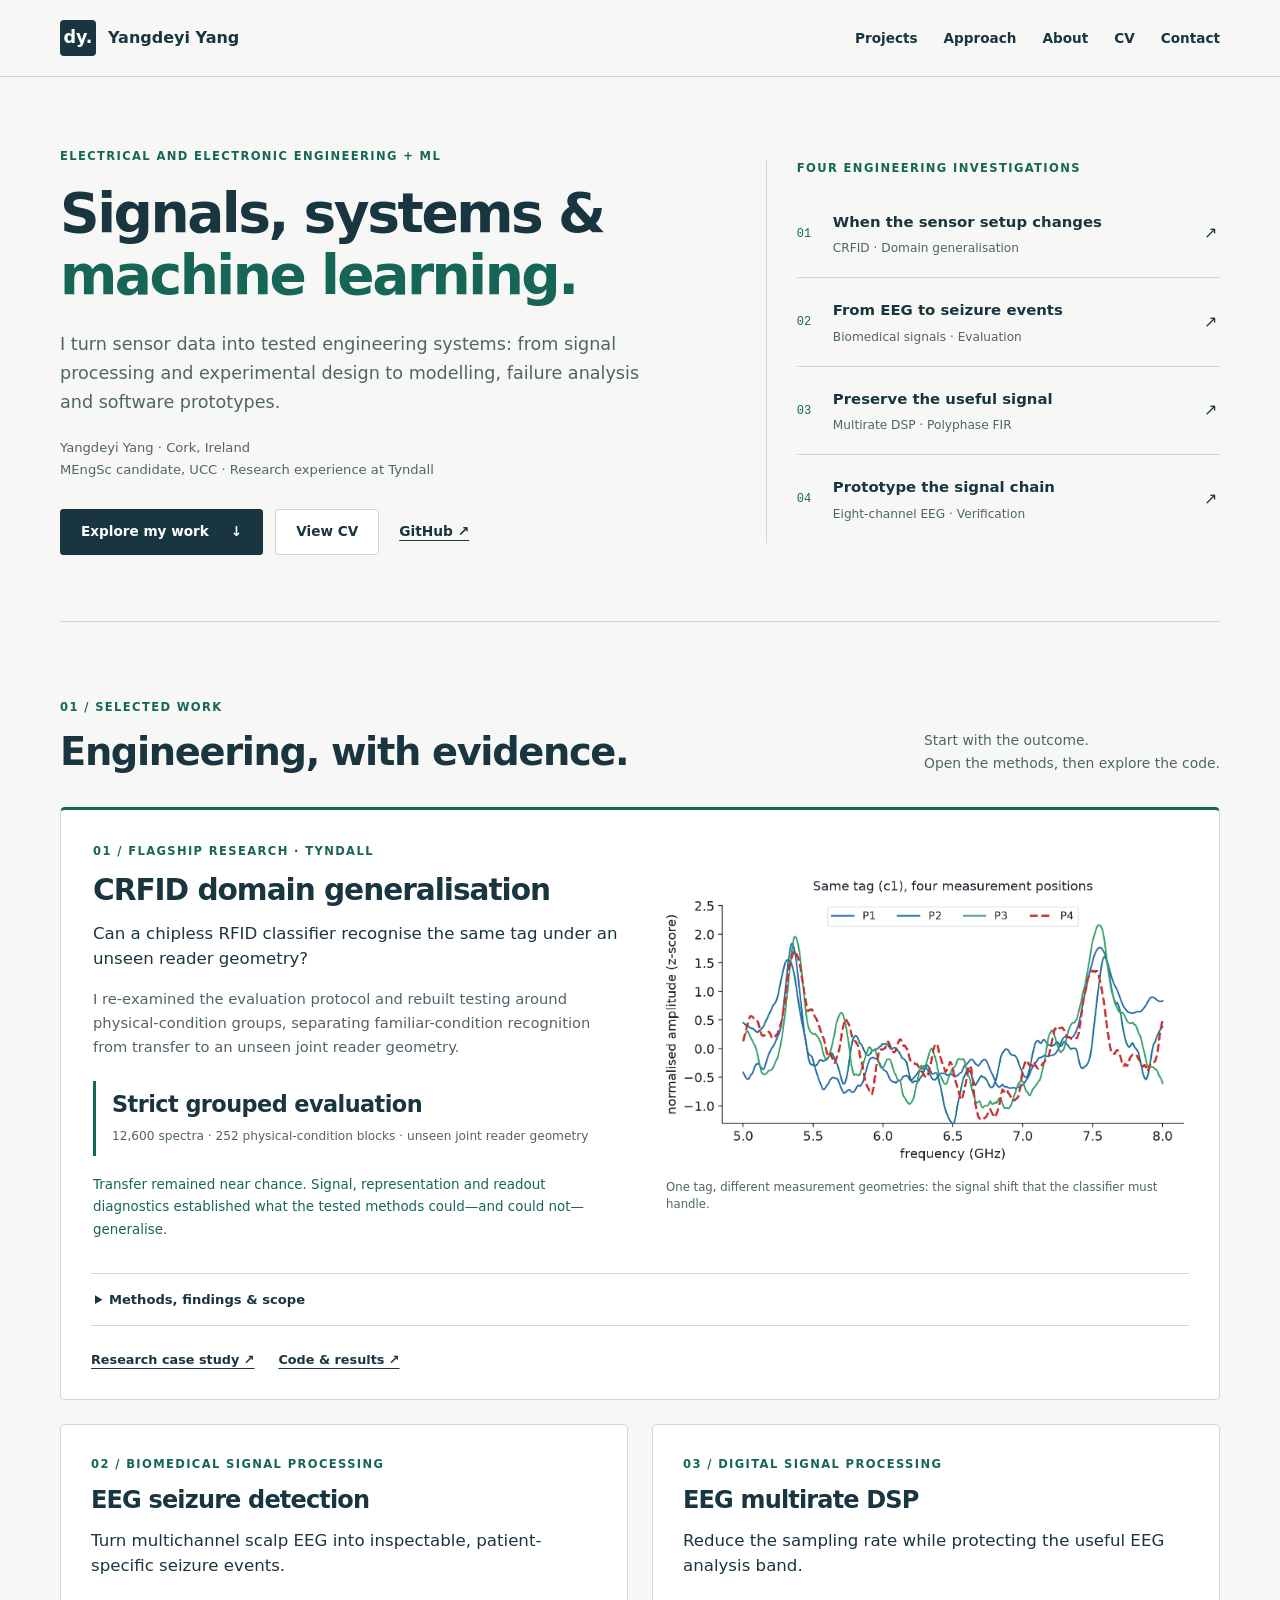
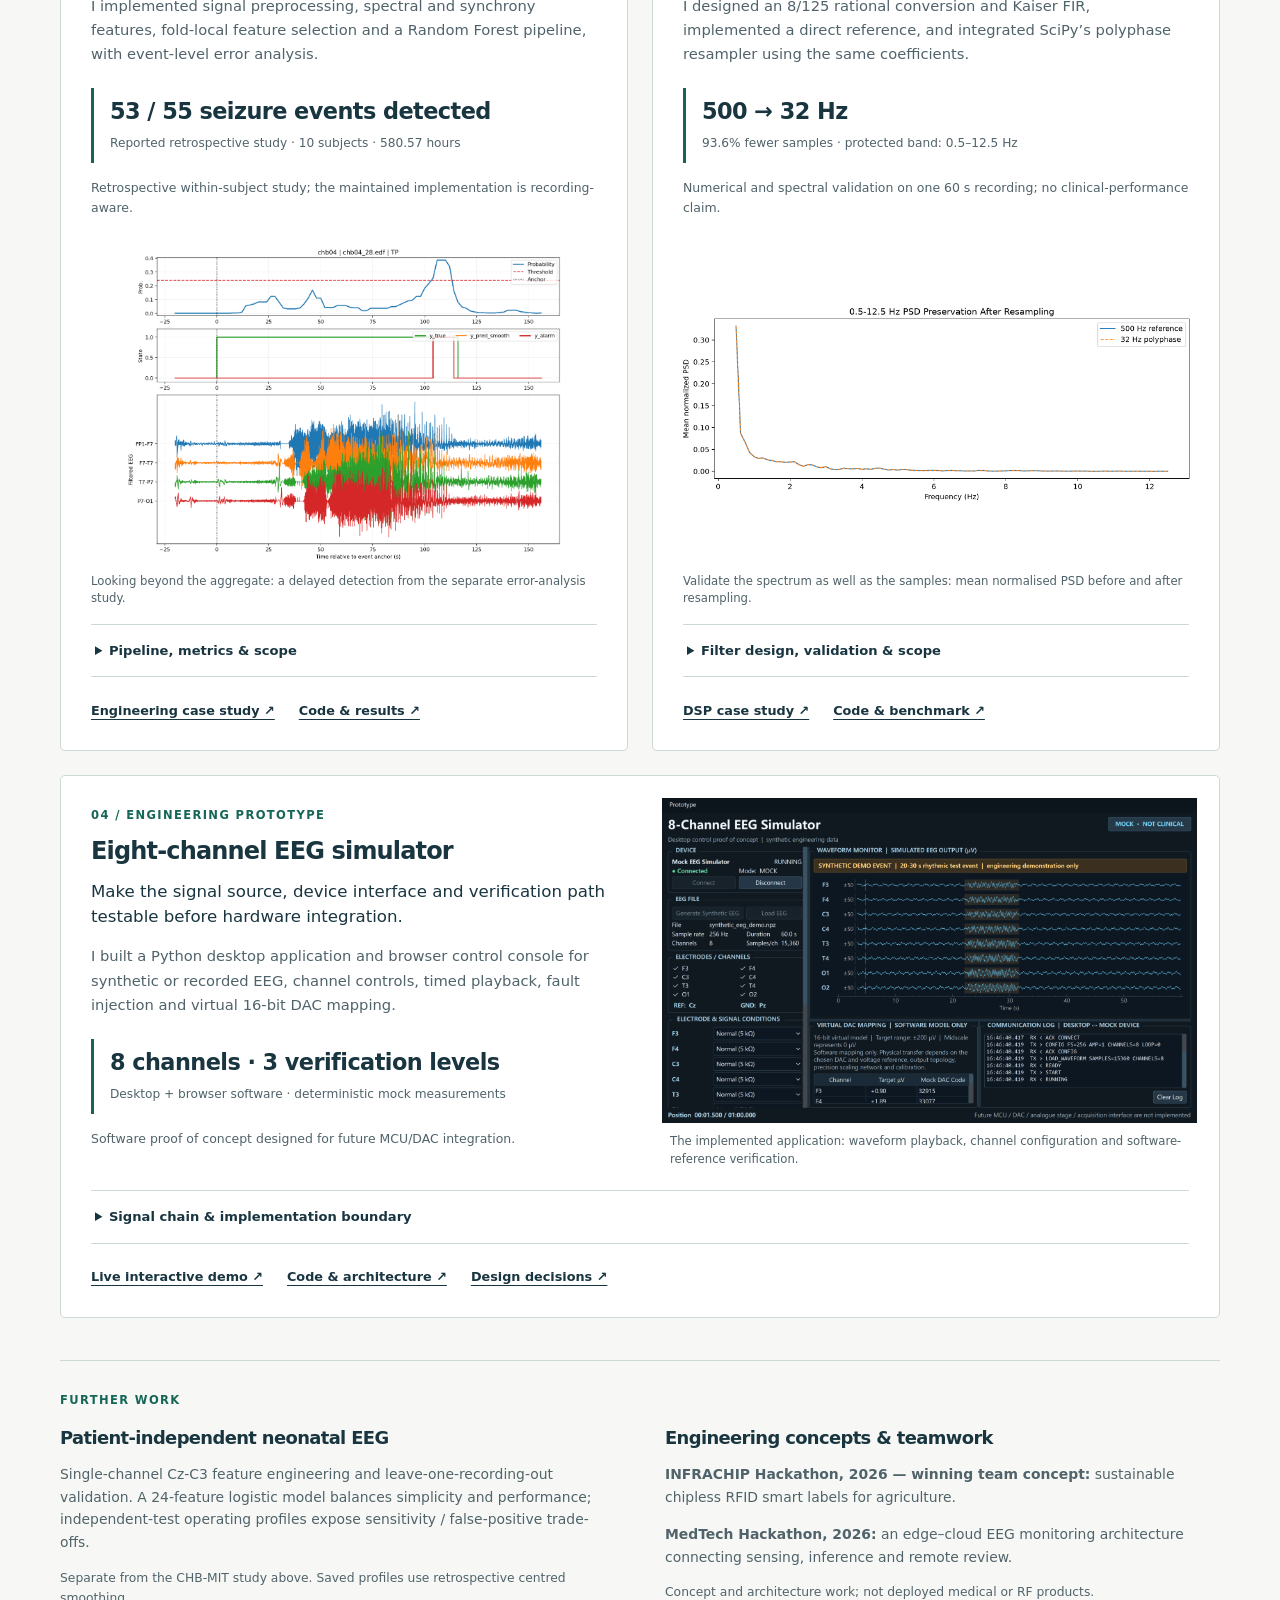
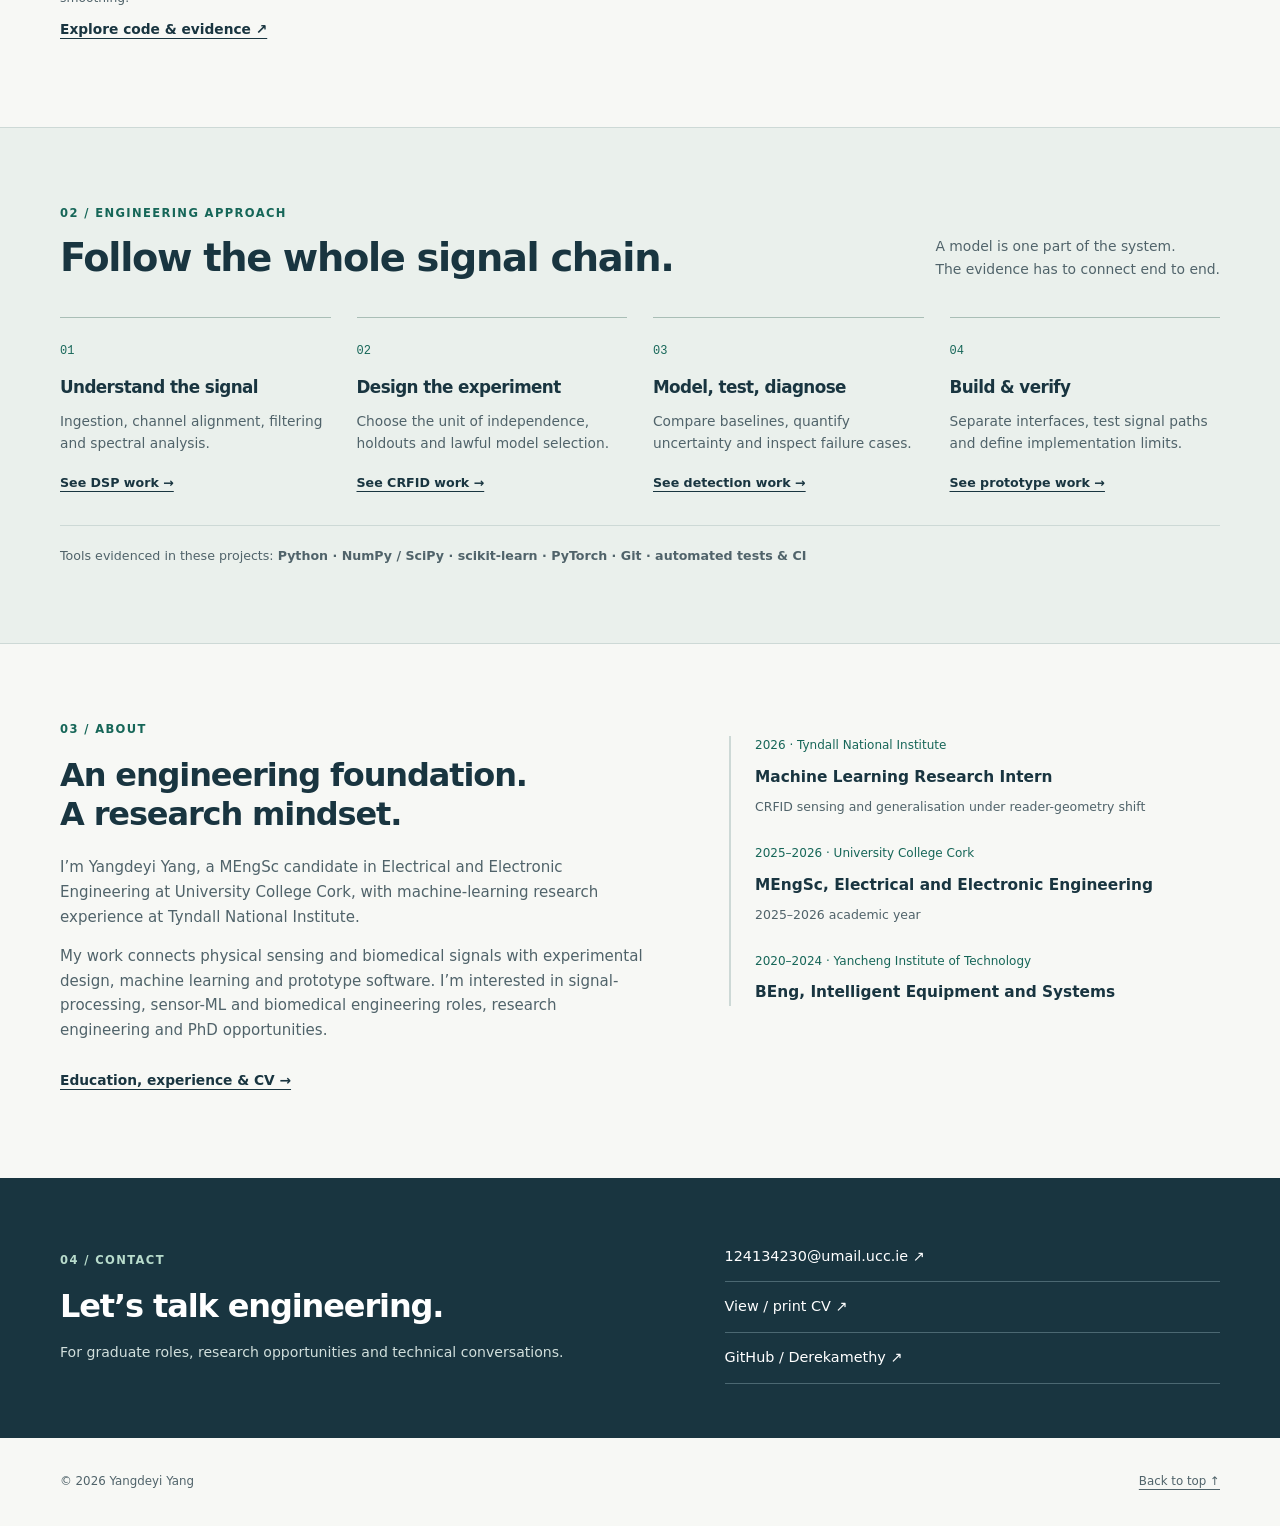
==== commit f6387049: "Expose live EEG simulator demo in portfolio" ====
--- a/index.html
+++ b/index.html
@@ -29,9 +29,9 @@
 <article id="dsp" class="project"><div class="project-body"><p class="eyebrow">03 / Digital signal processing</p><h3>EEG multirate DSP</h3><p class="project-question">Reduce the sampling rate while protecting the useful EEG analysis band.</p><p>I designed an 8/125 rational conversion and Kaiser FIR, implemented a direct reference, and integrated SciPy’s polyphase resampler using the same coefficients.</p><div class="result"><strong>500 → 32 Hz</strong><span>93.6% fewer samples · protected band: 0.5–12.5 Hz</span></div><p class="scope">Numerical and spectral validation on one 60 s recording; no clinical-performance claim.</p></div>
 <figure class="project-figure"><a href="eeg-multirate-dsp/assets/psd_preservation.png" aria-label="View full-size EEG spectral-preservation figure"><img src="eeg-multirate-dsp/assets/psd_preservation.png" width="1800" height="720" alt="The reference and resampled EEG power spectral densities overlap across the protected analysis band." loading="lazy" decoding="async"></a><figcaption>Validate the spectrum as well as the samples: mean normalised PSD before and after resampling.</figcaption></figure>
 <div class="project-bottom"><details><summary>Filter design, validation &amp; scope</summary><div class="detail-content"><h4>Design</h4><p>L = 8, M = 125; a 4,145-tap Kaiser FIR at the 4 kHz intermediate rate. The 60 dB stopband target measured 59.89 dB on the validation grid. Eight-second windows give 0.125 Hz bin spacing; Hann-window spectral resolution is broader.</p><h4>Saved recording benchmark</h4><dl class="metric-list"><dt>Direct / polyphase MSE</dt><dd>7.77 × 10<sup>−27</sup></dd><dt>Direct / polyphase correlation</dt><dd>1.000000</dd><dt>IWMF RMSE / correlation</dt><dd>0.0412 Hz / 0.9911</dd><dt>Approximate FIR-operation reduction</dt><dd>1,000×</dd><dt>Measured median runtime speed-up</dt><dd>118.79×</dd></dl><p>Equivalence uses the common 1,904-sample prefix, including the start transient; the polyphase output has 1,920 samples. The operation estimate compares against explicit zero-stuffed FIR filtering. Runtime is machine-dependent.</p><p class="takeaway">Demonstrates: specification-driven filter design, implementation equivalence, spectral preservation and computational analysis.</p><p class="scope">The public synthetic demo checks implementation behaviour. The original recording is not redistributed, so it does not reproduce these recording-dependent values.</p></div></details><div class="project-links"><a href="eeg-multirate-dsp/">DSP case study ↗</a><a href="https://github.com/Derekamethy/eeg-multirate-dsp">Code &amp; benchmark ↗</a></div></div></article>
-<article id="simulator" class="project simulator"><div class="project-body"><p class="eyebrow">04 / Engineering prototype</p><h3>Eight-channel EEG simulator</h3><p class="project-question">Make the signal source, device interface and verification path testable before hardware integration.</p><p>I built a Python desktop application for synthetic or recorded EEG, channel controls, timed playback, fault injection and virtual 16-bit DAC mapping.</p><div class="result"><strong>8 channels · 3 verification levels</strong><span>Desktop software and deterministic mock measurements</span></div><p class="scope">Software proof of concept designed for future MCU/DAC integration.</p></div>
+<article id="simulator" class="project simulator"><div class="project-body"><p class="eyebrow">04 / Engineering prototype</p><h3>Eight-channel EEG simulator</h3><p class="project-question">Make the signal source, device interface and verification path testable before hardware integration.</p><p>I built a Python desktop application and browser control console for synthetic or recorded EEG, channel controls, timed playback, fault injection and virtual 16-bit DAC mapping.</p><div class="result"><strong>8 channels · 3 verification levels</strong><span>Desktop + browser software · deterministic mock measurements</span></div><p class="scope">Software proof of concept designed for future MCU/DAC integration.</p></div>
 <figure class="project-figure"><a href="assets/eeg-simulator.png" aria-label="View full-size eight-channel simulator screenshot"><img src="assets/eeg-simulator.png" width="3075" height="1868" alt="Python desktop EEG simulator showing eight waveform channels, playback controls, channel conditions and verification results." loading="lazy" decoding="async"></a><figcaption>The implemented application: waveform playback, channel configuration and software-reference verification.</figcaption></figure>
-<div class="project-bottom"><details><summary>Signal chain &amp; implementation boundary</summary><div class="detail-content"><h4>Implemented software</h4><p>Synthetic/NPZ and optional EDF input, monotonic-clock playback, channel selection and digital amplitude scaling. Virtual 16-bit codes represent a configurable ±200 µV target range. Mock device control, protocol tests and deterministic fault scenarios exercise the interface.</p><ol class="signal-chain"><li><strong>EEG → desktop GUI → virtual DAC / mock device</strong><span>Implemented and exercised in software</span></li><li><strong>USB / serial adapter → MCU buffer, timer &amp; DMA</strong><span>Serial skeleton exists; waveform transfer and firmware remain to implement</span></li><li><strong>Multi-channel DAC → analogue scaling → µV output → EEG acquisition</strong><span>Proposed physical path; no measured hardware output</span></li></ol><h4>Verification</h4><p>Separate simulator-output, acquisition and event-timing checks compare deterministic software references. Unit tests and CI cover waveform handling, DAC mapping, protocol behaviour and validation. These checks do not measure a physical acquisition device.</p><p class="takeaway">Demonstrates: signal-chain architecture, interface separation and verification planning for future hardware integration.</p></div></details><div class="project-links"><a href="https://github.com/Derekamethy/eight-channel-eeg-simulator">Code &amp; software demo ↗</a><a href="https://github.com/Derekamethy/eight-channel-eeg-simulator/blob/main/DESIGN_DECISIONS.md">Design decisions ↗</a></div></div></article>
+<div class="project-bottom"><details><summary>Signal chain &amp; implementation boundary</summary><div class="detail-content"><h4>Implemented software</h4><p>Synthetic/NPZ and optional EDF input, monotonic-clock playback, channel selection and digital amplitude scaling. The browser console reuses the maintained signal, playback, fault-condition, virtual-DAC, mock-device and validation logic rather than serving as a static mock-up. Virtual 16-bit codes represent a configurable ±200 µV target range.</p><ol class="signal-chain"><li><strong>EEG → desktop / browser control → virtual DAC / mock device</strong><span>Implemented and exercised in software</span></li><li><strong>USB / serial adapter → MCU buffer, timer &amp; DMA</strong><span>Serial skeleton exists; waveform transfer and firmware remain to implement</span></li><li><strong>Multi-channel DAC → analogue scaling → µV output → EEG acquisition</strong><span>Proposed physical path; no measured hardware output</span></li></ol><h4>Verification</h4><p>Separate simulator-output, acquisition and event-timing checks compare deterministic software references. The maintained suite contains 41 tests covering waveform handling, DAC mapping, protocol behaviour, fault conditions, browser-controller logic, visualization and validation, with CI checks. These checks do not measure a physical acquisition device.</p><p class="takeaway">Demonstrates: signal-chain architecture, interface separation and verification planning for future hardware integration.</p></div></details><div class="project-links"><a href="https://eight-channel-eeg-simulator-derek.streamlit.app/">Live interactive demo ↗</a><a href="https://github.com/Derekamethy/eight-channel-eeg-simulator">Code &amp; architecture ↗</a><a href="https://github.com/Derekamethy/eight-channel-eeg-simulator/blob/main/DESIGN_DECISIONS.md">Design decisions ↗</a></div></div></article>
 </div>
 <div class="supporting-work"><p class="eyebrow">Further work</p><div class="supporting-grid"><article><h3>Patient-independent neonatal EEG</h3><p>Single-channel Cz-C3 feature engineering and leave-one-recording-out validation. A 24-feature logistic model balances simplicity and performance; independent-test operating profiles expose sensitivity / false-positive trade-offs.</p><p class="scope">Separate from the CHB-MIT study above. Saved profiles use retrospective centred smoothing.</p><a class="text-link" href="https://github.com/Derekamethy/neonatal-eeg-seizure-detection">Explore code &amp; evidence ↗</a></article><article><h3>Engineering concepts &amp; teamwork</h3><p><strong>INFRACHIP Hackathon, 2026 — winning team concept:</strong> sustainable chipless RFID smart labels for agriculture.</p><p><strong>MedTech Hackathon, 2026:</strong> an edge–cloud EEG monitoring architecture connecting sensing, inference and remote review.</p><p class="scope">Concept and architecture work; not deployed medical or RF products.</p></article></div></div></section>
 <section id="capabilities" class="approach-section section" aria-labelledby="approach-title"><div class="container"><div class="section-heading"><div><p class="eyebrow">02 / Engineering approach</p><h2 id="approach-title">Follow the whole signal chain.</h2></div><p>A model is one part of the system.<br>The evidence has to connect end to end.</p></div><ol class="workflow"><li><span>01</span><h3>Understand the signal</h3><p>Ingestion, channel alignment, filtering and spectral analysis.</p><a href="#dsp">See DSP work →</a></li><li><span>02</span><h3>Design the experiment</h3><p>Choose the unit of independence, holdouts and lawful model selection.</p><a href="#crfid-flagship">See CRFID work →</a></li><li><span>03</span><h3>Model, test, diagnose</h3><p>Compare baselines, quantify uncertainty and inspect failure cases.</p><a href="#eeg">See detection work →</a></li><li><span>04</span><h3>Build &amp; verify</h3><p>Separate interfaces, test signal paths and define implementation limits.</p><a href="#simulator">See prototype work →</a></li></ol><p class="tool-line">Tools evidenced in these projects: <strong>Python · NumPy / SciPy · scikit-learn · PyTorch · Git · automated tests &amp; CI</strong></p></div></section>
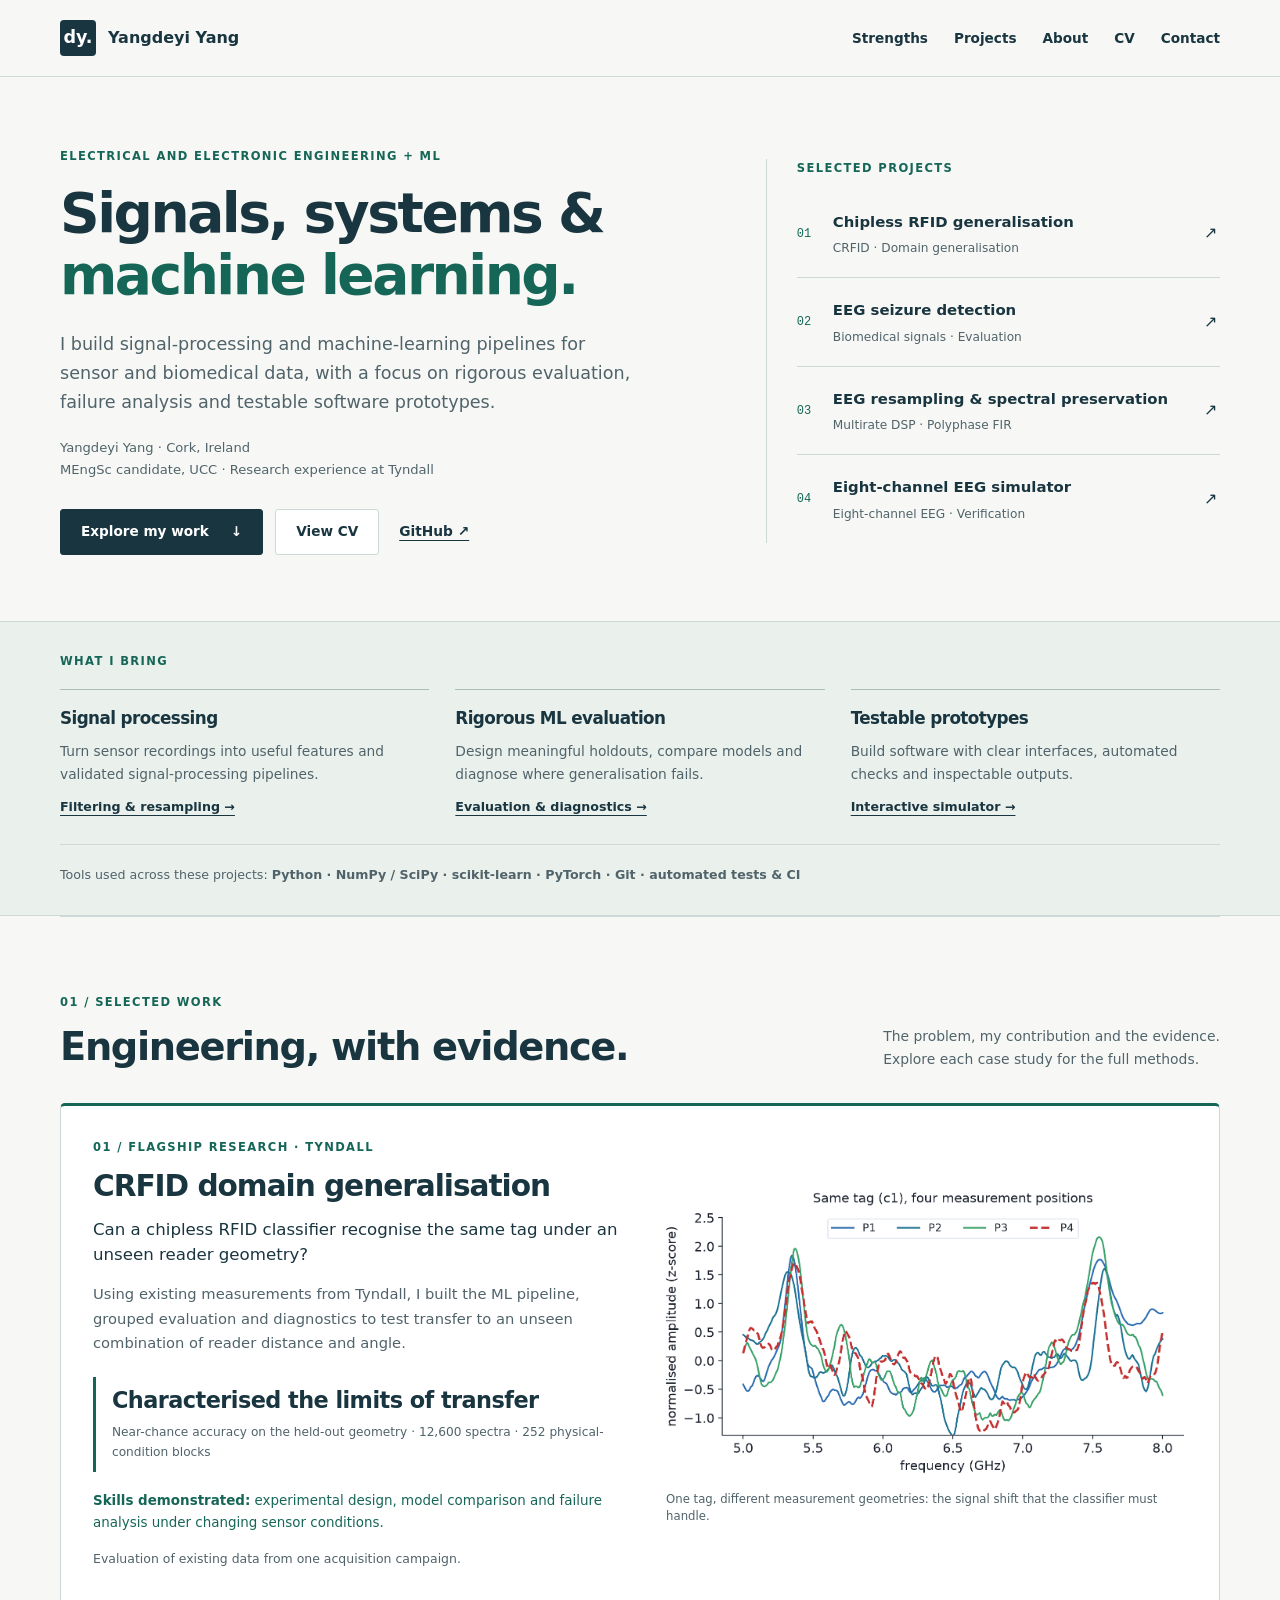
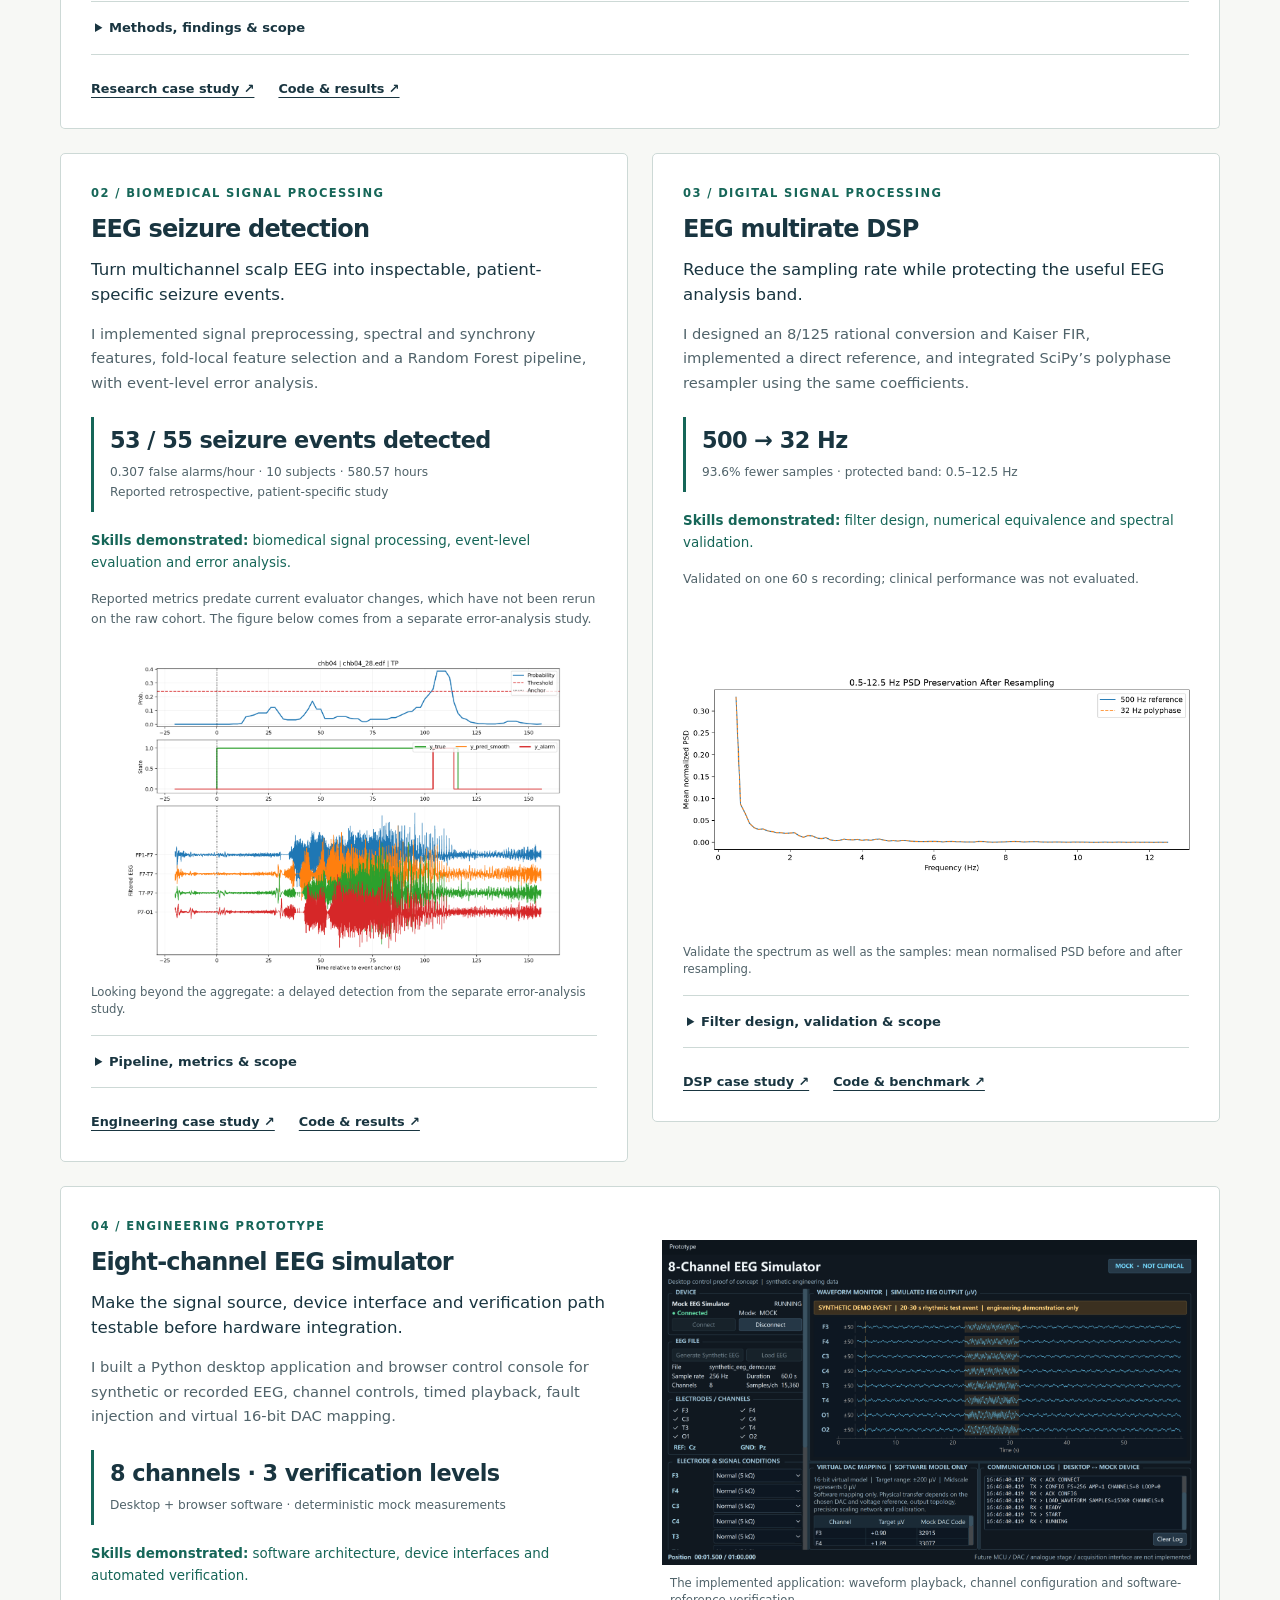
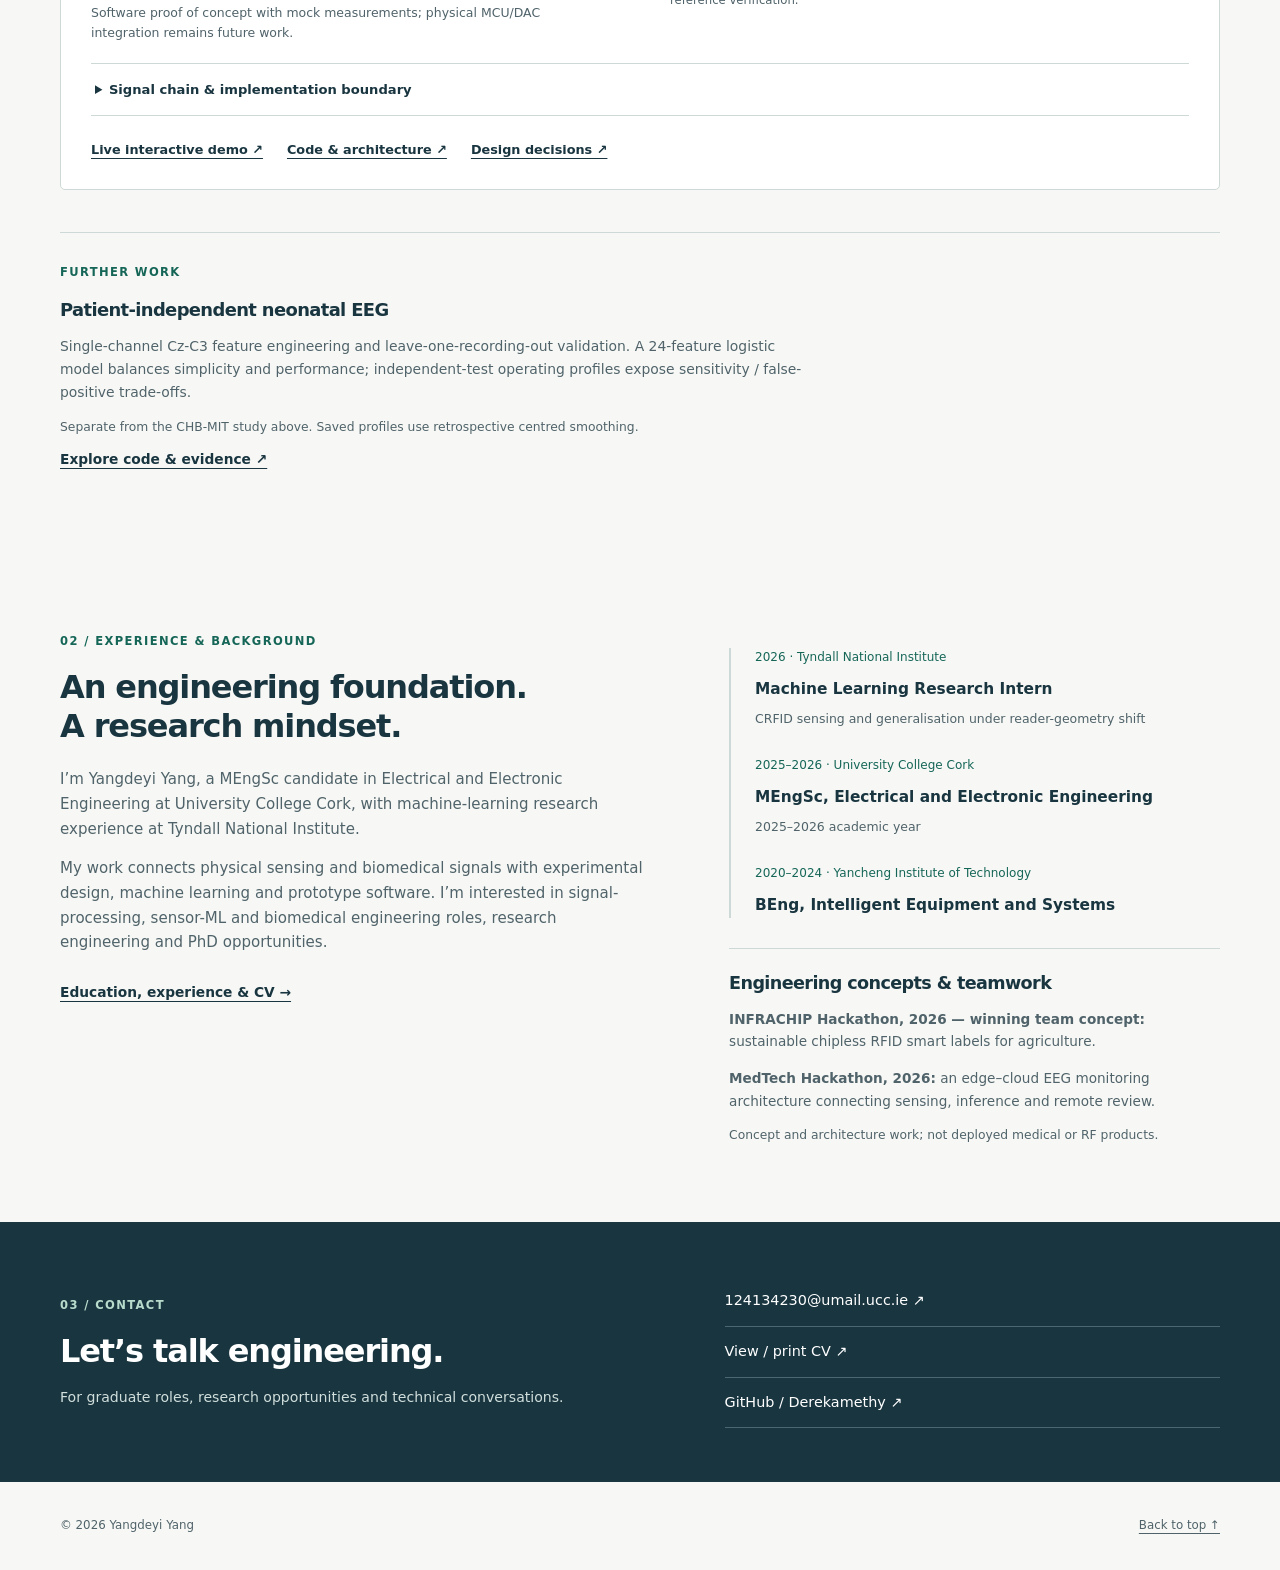
==== commit d3d01ec3: "Clarify portfolio strengths and project outcomes" ====
--- a/index.html
+++ b/index.html
@@ -9,33 +9,33 @@
 </head>
 <body>
 <a class="skip-link" href="#main">Skip to content</a>
-<header class="site-header"><div class="container header-inner"><a class="brand" href="#hero" aria-label="Yangdeyi Yang portfolio home"><span class="brand-mark" aria-hidden="true">dy.</span>Yangdeyi Yang</a><nav aria-label="Main navigation"><a href="#work">Projects</a><a href="#capabilities">Approach</a><a href="#about">About</a><a href="cv.html">CV</a><a href="#contact">Contact</a></nav></div></header>
+<header class="site-header"><div class="container header-inner"><a class="brand" href="#hero" aria-label="Yangdeyi Yang portfolio home"><span class="brand-mark" aria-hidden="true">dy.</span>Yangdeyi Yang</a><nav aria-label="Main navigation"><a href="#capabilities">Strengths</a><a href="#work">Projects</a><a href="#about">About</a><a href="cv.html">CV</a><a href="#contact">Contact</a></nav></div></header>
 <main id="main">
 <section class="hero container" id="hero" aria-labelledby="hero-title">
-<div><p class="eyebrow">Electrical and Electronic Engineering + ML</p><h1 id="hero-title">Signals, systems &amp;<br><span>machine learning.</span></h1><p class="hero-intro">I turn sensor data into tested engineering systems: from signal processing and experimental design to modelling, failure analysis and software prototypes.</p><p class="hero-meta">Yangdeyi Yang · Cork, Ireland<br>MEngSc candidate, UCC · Research experience at Tyndall</p><div class="actions"><a class="button primary" href="#work">Explore my work <span aria-hidden="true">↓</span></a><a class="button" href="cv.html">View CV</a><a class="text-link" href="https://github.com/Derekamethy">GitHub ↗</a></div></div>
-<aside class="project-index" aria-label="Project quick links"><p class="eyebrow">Four engineering investigations</p>
-<a href="#crfid-flagship"><span class="index-number">01</span><span><strong>When the sensor setup changes</strong><small>CRFID · Domain generalisation</small></span><span aria-hidden="true">↗</span></a>
-<a href="#eeg"><span class="index-number">02</span><span><strong>From EEG to seizure events</strong><small>Biomedical signals · Evaluation</small></span><span aria-hidden="true">↗</span></a>
-<a href="#dsp"><span class="index-number">03</span><span><strong>Preserve the useful signal</strong><small>Multirate DSP · Polyphase FIR</small></span><span aria-hidden="true">↗</span></a>
-<a href="#simulator"><span class="index-number">04</span><span><strong>Prototype the signal chain</strong><small>Eight-channel EEG · Verification</small></span><span aria-hidden="true">↗</span></a></aside></section>
-<section id="work" class="section container" aria-labelledby="work-title"><div class="section-heading"><div><p class="eyebrow">01 / Selected work</p><h2 id="work-title">Engineering, with evidence.</h2></div><p>Start with the outcome.<br>Open the methods, then explore the code.</p></div>
+<div><p class="eyebrow">Electrical and Electronic Engineering + ML</p><h1 id="hero-title">Signals, systems &amp;<br><span>machine learning.</span></h1><p class="hero-intro">I build signal-processing and machine-learning pipelines for sensor and biomedical data, with a focus on rigorous evaluation, failure analysis and testable software prototypes.</p><p class="hero-meta">Yangdeyi Yang · Cork, Ireland<br>MEngSc candidate, UCC · Research experience at Tyndall</p><div class="actions"><a class="button primary" href="#work">Explore my work <span aria-hidden="true">↓</span></a><a class="button" href="cv.html">View CV</a><a class="text-link" href="https://github.com/Derekamethy">GitHub ↗</a></div></div>
+<aside class="project-index" aria-label="Project quick links"><p class="eyebrow">Selected projects</p>
+<a href="#crfid-flagship"><span class="index-number">01</span><span><strong>Chipless RFID generalisation</strong><small>CRFID · Domain generalisation</small></span><span aria-hidden="true">↗</span></a>
+<a href="#eeg"><span class="index-number">02</span><span><strong>EEG seizure detection</strong><small>Biomedical signals · Evaluation</small></span><span aria-hidden="true">↗</span></a>
+<a href="#dsp"><span class="index-number">03</span><span><strong>EEG resampling &amp; spectral preservation</strong><small>Multirate DSP · Polyphase FIR</small></span><span aria-hidden="true">↗</span></a>
+<a href="#simulator"><span class="index-number">04</span><span><strong>Eight-channel EEG simulator</strong><small>Eight-channel EEG · Verification</small></span><span aria-hidden="true">↗</span></a></aside></section>
+<section id="capabilities" class="approach-section strengths" aria-labelledby="approach-title"><div class="container"><p class="eyebrow" id="approach-title">What I bring</p><ul class="workflow"><li><h3>Signal processing</h3><p>Turn sensor recordings into useful features and validated signal-processing pipelines.</p><a href="#dsp">Filtering &amp; resampling →</a></li><li><h3>Rigorous ML evaluation</h3><p>Design meaningful holdouts, compare models and diagnose where generalisation fails.</p><a href="#crfid-flagship">Evaluation &amp; diagnostics →</a></li><li><h3>Testable prototypes</h3><p>Build software with clear interfaces, automated checks and inspectable outputs.</p><a href="#simulator">Interactive simulator →</a></li></ul><p class="tool-line">Tools used across these projects: <strong>Python · NumPy / SciPy · scikit-learn · PyTorch · Git · automated tests &amp; CI</strong></p></div></section>
+<section id="work" class="section container" aria-labelledby="work-title"><div class="section-heading"><div><p class="eyebrow">01 / Selected work</p><h2 id="work-title">Engineering, with evidence.</h2></div><p>The problem, my contribution and the evidence.<br>Explore each case study for the full methods.</p></div>
 <div class="projects">
-<article id="crfid-flagship" class="project featured"><div class="project-body"><p class="eyebrow">01 / Flagship research · Tyndall</p><h3>CRFID domain generalisation</h3><p class="project-question">Can a chipless RFID classifier recognise the same tag under an unseen reader geometry?</p><p>I re-examined the evaluation protocol and rebuilt testing around physical-condition groups, separating familiar-condition recognition from transfer to an unseen joint reader geometry.</p><div class="result"><strong>Strict grouped evaluation</strong><span>12,600 spectra · 252 physical-condition blocks · unseen joint reader geometry</span></div><p class="takeaway">Transfer remained near chance. Signal, representation and readout diagnostics established what the tested methods could—and could not—generalise.</p></div>
+<article id="crfid-flagship" class="project featured"><div class="project-body"><p class="eyebrow">01 / Flagship research · Tyndall</p><h3>CRFID domain generalisation</h3><p class="project-question">Can a chipless RFID classifier recognise the same tag under an unseen reader geometry?</p><p>Using existing measurements from Tyndall, I built the ML pipeline, grouped evaluation and diagnostics to test transfer to an unseen combination of reader distance and angle.</p><div class="result"><strong>Characterised the limits of transfer</strong><span>Near-chance accuracy on the held-out geometry · 12,600 spectra · 252 physical-condition blocks</span></div><p class="takeaway"><strong>Skills demonstrated:</strong> experimental design, model comparison and failure analysis under changing sensor conditions.</p><p class="scope">Evaluation of existing data from one acquisition campaign.</p></div>
 <figure class="project-figure"><a href="CRFID-research-website/assets/scientific/measured_spectra_same_tag_across_positions.png" aria-label="View full-size measured CRFID spectra"><img src="CRFID-research-website/assets/scientific/measured_spectra_same_tag_across_positions.png" width="1361" height="755" alt="Measured spectra for one tag change across reader positions P1 to P4." decoding="async"></a><figcaption>One tag, different measurement geometries: the signal shift that the classifier must handle.</figcaption></figure>
-<div class="project-bottom"><details><summary>Methods, findings &amp; scope</summary><div class="detail-content"><h4>Experimental design</h4><p>The existing campaign contains 12,600 spectra in 252 physical-condition blocks. I examined whether repeated sweeps or shared physical conditions could cross split boundaries and inflate apparent generalisation. In the grouped protocol, repeated sweeps stay together; a familiar-condition score does not establish unseen-geometry transfer. P1–P3 supply development data; P4 holds out the joint 150 mm / 45° geometry. Familiar-condition evaluation and target-labelled diagnostics answer separate questions.</p><h4>Technical work</h4><p>Signal preprocessing, a first-difference 1-D CNN, matched ERM/IRM/DANN experiments, source-selection analysis, linear probes and block/seed uncertainty estimates. GroupDRO supplies a further matched comparison. Domain-aware Mixup stopped at its pairing-feasibility gate before training; it has no performance score.</p><h4>What the evidence supports</h4><p>C1 achieved 15.66% accuracy (0.1566) and 0.1122 Macro-F1 at P4 across five seeds, against a 14.29% uniform-chance reference for seven classes. Tested source-only interventions did not establish reliable improvement over their matched controls. Probe results support a representation-transfer limitation, with seed uncertainty; they do not prove all tag information was lost.</p><p>Supporting work included external-dataset checks and an OpenEMS redesign study. The simulated improvement remained below its practical gate; no fabricated RF redesign or hardware classification improvement is claimed.</p><p class="scope">Scope: one acquisition campaign. My contribution is the ML pipeline, experimental evaluation and diagnostics on existing measurements. The figure’s GHz axis is nominal because exact sample-by-sample frequency coordinates are unavailable.</p></div></details><div class="project-links"><a href="CRFID-research-website/">Research case study ↗</a><a href="https://github.com/Derekamethy/CRFID">Code &amp; results ↗</a></div></div></article>
-<article id="eeg" class="project"><div class="project-body"><p class="eyebrow">02 / Biomedical signal processing</p><h3>EEG seizure detection</h3><p class="project-question">Turn multichannel scalp EEG into inspectable, patient-specific seizure events.</p><p>I implemented signal preprocessing, spectral and synchrony features, fold-local feature selection and a Random Forest pipeline, with event-level error analysis.</p><div class="result"><strong>53 / 55 seizure events detected</strong><span>Reported retrospective study · 10 subjects · 580.57 hours</span></div><p class="scope">Retrospective within-subject study; the maintained implementation is recording-aware.</p></div>
+<div class="project-bottom"><details><summary>Methods, findings &amp; scope</summary><div class="detail-content"><h4>Evaluation design</h4><p>Repeated sweeps stay within the same physical-condition group. Three reader positions supply development data; a fourth holds out the combined 150 mm / 45° geometry. Familiar-condition recognition and unseen-geometry transfer are evaluated separately.</p><h4>Findings</h4><p>The C1 configuration achieved 15.66% accuracy across five seeds, against a 14.29% uniform-chance reference for seven classes. Tested source-only interventions did not establish reliable improvement over matched controls. Signal and representation diagnostics investigated these limitations; they do not establish that all tag information was lost.</p><p class="scope">My contribution covers preprocessing, modelling, evaluation and diagnostics on existing measurements. The figure’s GHz axis is nominal because exact sample-by-sample frequency coordinates are unavailable. Full comparisons and supporting studies are documented in the case study.</p></div></details><div class="project-links"><a href="CRFID-research-website/">Research case study ↗</a><a href="https://github.com/Derekamethy/CRFID">Code &amp; results ↗</a></div></div></article>
+<article id="eeg" class="project"><div class="project-body"><p class="eyebrow">02 / Biomedical signal processing</p><h3>EEG seizure detection</h3><p class="project-question">Turn multichannel scalp EEG into inspectable, patient-specific seizure events.</p><p>I implemented signal preprocessing, spectral and synchrony features, fold-local feature selection and a Random Forest pipeline, with event-level error analysis.</p><div class="result"><strong>53 / 55 seizure events detected</strong><span>0.307 false alarms/hour · 10 subjects · 580.57 hours<br>Reported retrospective, patient-specific study</span></div><p class="takeaway"><strong>Skills demonstrated:</strong> biomedical signal processing, event-level evaluation and error analysis.</p><p class="scope">Reported metrics predate current evaluator changes, which have not been rerun on the raw cohort. The figure below comes from a separate error-analysis study.</p></div>
 <figure class="project-figure"><a href="EEG-seizure-detection-website/evidence/chb04-delayed-true-positive.png" aria-label="View full-size delayed EEG detection example"><img src="EEG-seizure-detection-website/evidence/chb04-delayed-true-positive.png" width="1239" height="895" alt="A delayed true-positive EEG case linking the alarm probability and event labels to four filtered channels." loading="lazy" decoding="async"></a><figcaption>Looking beyond the aggregate: a delayed detection from the separate error-analysis study.</figcaption></figure>
-<div class="project-bottom"><details><summary>Pipeline, metrics &amp; scope</summary><div class="detail-content"><h4>From signal to event</h4><p>CHB-MIT EDF recordings → 22 bipolar channels → 0.5–50 Hz filtering → 2 s epochs → 1,772 spectral, synchrony and temporal inputs → fold-local Top-30 selection → 500-tree Random Forest → temporal post-processing and event scoring.</p><h4>Reported study results</h4><dl class="metric-list"><dt>Mean subject sensitivity</dt><dd>0.9800</dd><dt>Pooled sensitivity</dt><dd>53/55 = 0.9636</dd><dt>Median subject false alarms</dt><dd>0.2455 events/h</dd><dt>Pooled false alarms</dt><dd>178/580.57 h = 0.3066 events/h</dd><dt>Mean of subject mean delays</dt><dd>10.64 s</dd><dt>Pooled detected-event delay</dt><dd>9.09 s</dd></dl><p>Delays include detected events only. Zero-phase filtering and centred smoothing make these retrospective measurements, not streaming latency.</p><h4>Engineering evidence</h4><p>The maintained code respects recording boundaries and includes synthetic regression tests and CI. Current evaluator changes have not been rerun on the raw cohort. Saved study results therefore remain distinct from current software validation.</p><p class="takeaway">Demonstrates: physiological signal processing, recording-aware evaluation, failure analysis and reproducible software. This is patient-specific research, not neonatal or unseen-patient validation.</p></div></details><div class="project-links"><a href="EEG-seizure-detection-website/">Engineering case study ↗</a><a href="https://github.com/Derekamethy/eeg-seizure-detection">Code &amp; results ↗</a></div></div></article>
-<article id="dsp" class="project"><div class="project-body"><p class="eyebrow">03 / Digital signal processing</p><h3>EEG multirate DSP</h3><p class="project-question">Reduce the sampling rate while protecting the useful EEG analysis band.</p><p>I designed an 8/125 rational conversion and Kaiser FIR, implemented a direct reference, and integrated SciPy’s polyphase resampler using the same coefficients.</p><div class="result"><strong>500 → 32 Hz</strong><span>93.6% fewer samples · protected band: 0.5–12.5 Hz</span></div><p class="scope">Numerical and spectral validation on one 60 s recording; no clinical-performance claim.</p></div>
+<div class="project-bottom"><details><summary>Pipeline, metrics &amp; scope</summary><div class="detail-content"><h4>From signal to event</h4><p>CHB-MIT EDF recordings → 22 bipolar channels → 0.5–50 Hz filtering → 2 s epochs → 1,772 spectral, synchrony and temporal inputs → fold-local Top-30 selection → 500-tree Random Forest → temporal post-processing and event scoring.</p><h4>Reported study results</h4><dl class="metric-list"><dt>Mean subject sensitivity</dt><dd>0.9800</dd><dt>Pooled sensitivity</dt><dd>53/55 = 0.9636</dd><dt>Median subject false alarms</dt><dd>0.2455 events/h</dd><dt>Pooled false alarms</dt><dd>178/580.57 h = 0.3066 events/h</dd><dt>Mean of subject mean delays</dt><dd>10.64 s</dd><dt>Pooled detected-event delay</dt><dd>9.09 s</dd></dl><p>Delays include detected events only. Zero-phase filtering and centred smoothing make these retrospective measurements, not streaming latency.</p><h4>Engineering evidence</h4><p>The maintained code respects recording boundaries and includes synthetic regression tests and CI. Current evaluator changes have not been rerun on the raw cohort. Saved study results therefore remain distinct from current software validation.</p><p class="scope">This study evaluates patient-specific models; it does not establish performance on unseen patients.</p></div></details><div class="project-links"><a href="EEG-seizure-detection-website/">Engineering case study ↗</a><a href="https://github.com/Derekamethy/eeg-seizure-detection">Code &amp; results ↗</a></div></div></article>
+<article id="dsp" class="project"><div class="project-body"><p class="eyebrow">03 / Digital signal processing</p><h3>EEG multirate DSP</h3><p class="project-question">Reduce the sampling rate while protecting the useful EEG analysis band.</p><p>I designed an 8/125 rational conversion and Kaiser FIR, implemented a direct reference, and integrated SciPy’s polyphase resampler using the same coefficients.</p><div class="result"><strong>500 → 32 Hz</strong><span>93.6% fewer samples · protected band: 0.5–12.5 Hz</span></div><p class="takeaway"><strong>Skills demonstrated:</strong> filter design, numerical equivalence and spectral validation.</p><p class="scope">Validated on one 60 s recording; clinical performance was not evaluated.</p></div>
 <figure class="project-figure"><a href="eeg-multirate-dsp/assets/psd_preservation.png" aria-label="View full-size EEG spectral-preservation figure"><img src="eeg-multirate-dsp/assets/psd_preservation.png" width="1800" height="720" alt="The reference and resampled EEG power spectral densities overlap across the protected analysis band." loading="lazy" decoding="async"></a><figcaption>Validate the spectrum as well as the samples: mean normalised PSD before and after resampling.</figcaption></figure>
-<div class="project-bottom"><details><summary>Filter design, validation &amp; scope</summary><div class="detail-content"><h4>Design</h4><p>L = 8, M = 125; a 4,145-tap Kaiser FIR at the 4 kHz intermediate rate. The 60 dB stopband target measured 59.89 dB on the validation grid. Eight-second windows give 0.125 Hz bin spacing; Hann-window spectral resolution is broader.</p><h4>Saved recording benchmark</h4><dl class="metric-list"><dt>Direct / polyphase MSE</dt><dd>7.77 × 10<sup>−27</sup></dd><dt>Direct / polyphase correlation</dt><dd>1.000000</dd><dt>IWMF RMSE / correlation</dt><dd>0.0412 Hz / 0.9911</dd><dt>Approximate FIR-operation reduction</dt><dd>1,000×</dd><dt>Measured median runtime speed-up</dt><dd>118.79×</dd></dl><p>Equivalence uses the common 1,904-sample prefix, including the start transient; the polyphase output has 1,920 samples. The operation estimate compares against explicit zero-stuffed FIR filtering. Runtime is machine-dependent.</p><p class="takeaway">Demonstrates: specification-driven filter design, implementation equivalence, spectral preservation and computational analysis.</p><p class="scope">The public synthetic demo checks implementation behaviour. The original recording is not redistributed, so it does not reproduce these recording-dependent values.</p></div></details><div class="project-links"><a href="eeg-multirate-dsp/">DSP case study ↗</a><a href="https://github.com/Derekamethy/eeg-multirate-dsp">Code &amp; benchmark ↗</a></div></div></article>
-<article id="simulator" class="project simulator"><div class="project-body"><p class="eyebrow">04 / Engineering prototype</p><h3>Eight-channel EEG simulator</h3><p class="project-question">Make the signal source, device interface and verification path testable before hardware integration.</p><p>I built a Python desktop application and browser control console for synthetic or recorded EEG, channel controls, timed playback, fault injection and virtual 16-bit DAC mapping.</p><div class="result"><strong>8 channels · 3 verification levels</strong><span>Desktop + browser software · deterministic mock measurements</span></div><p class="scope">Software proof of concept designed for future MCU/DAC integration.</p></div>
+<div class="project-bottom"><details><summary>Filter design, validation &amp; scope</summary><div class="detail-content"><h4>Design</h4><p>L = 8, M = 125; a 4,145-tap Kaiser FIR at the 4 kHz intermediate rate. The 60 dB stopband target measured 59.89 dB on the validation grid. Eight-second windows give 0.125 Hz bin spacing; Hann-window spectral resolution is broader.</p><h4>Saved recording benchmark</h4><dl class="metric-list"><dt>Direct / polyphase MSE</dt><dd>7.77 × 10<sup>−27</sup></dd><dt>Direct / polyphase correlation</dt><dd>1.000000</dd><dt>IWMF RMSE / correlation</dt><dd>0.0412 Hz / 0.9911</dd><dt>Approximate FIR-operation reduction</dt><dd>1,000×</dd><dt>Measured median runtime speed-up</dt><dd>118.79×</dd></dl><p>Equivalence uses the common 1,904-sample prefix, including the start transient; the polyphase output has 1,920 samples. The operation estimate compares against explicit zero-stuffed FIR filtering. Runtime is machine-dependent.</p><p class="scope">The public synthetic demo checks implementation behaviour. The original recording is not redistributed, so it does not reproduce these recording-dependent values.</p></div></details><div class="project-links"><a href="eeg-multirate-dsp/">DSP case study ↗</a><a href="https://github.com/Derekamethy/eeg-multirate-dsp">Code &amp; benchmark ↗</a></div></div></article>
+<article id="simulator" class="project simulator"><div class="project-body"><p class="eyebrow">04 / Engineering prototype</p><h3>Eight-channel EEG simulator</h3><p class="project-question">Make the signal source, device interface and verification path testable before hardware integration.</p><p>I built a Python desktop application and browser control console for synthetic or recorded EEG, channel controls, timed playback, fault injection and virtual 16-bit DAC mapping.</p><div class="result"><strong>8 channels · 3 verification levels</strong><span>Desktop + browser software · deterministic mock measurements</span></div><p class="takeaway"><strong>Skills demonstrated:</strong> software architecture, device interfaces and automated verification.</p><p class="scope">Software proof of concept with mock measurements; physical MCU/DAC integration remains future work.</p></div>
 <figure class="project-figure"><a href="assets/eeg-simulator.png" aria-label="View full-size eight-channel simulator screenshot"><img src="assets/eeg-simulator.png" width="3075" height="1868" alt="Python desktop EEG simulator showing eight waveform channels, playback controls, channel conditions and verification results." loading="lazy" decoding="async"></a><figcaption>The implemented application: waveform playback, channel configuration and software-reference verification.</figcaption></figure>
-<div class="project-bottom"><details><summary>Signal chain &amp; implementation boundary</summary><div class="detail-content"><h4>Implemented software</h4><p>Synthetic/NPZ and optional EDF input, monotonic-clock playback, channel selection and digital amplitude scaling. The browser console reuses the maintained signal, playback, fault-condition, virtual-DAC, mock-device and validation logic rather than serving as a static mock-up. Virtual 16-bit codes represent a configurable ±200 µV target range.</p><ol class="signal-chain"><li><strong>EEG → desktop / browser control → virtual DAC / mock device</strong><span>Implemented and exercised in software</span></li><li><strong>USB / serial adapter → MCU buffer, timer &amp; DMA</strong><span>Serial skeleton exists; waveform transfer and firmware remain to implement</span></li><li><strong>Multi-channel DAC → analogue scaling → µV output → EEG acquisition</strong><span>Proposed physical path; no measured hardware output</span></li></ol><h4>Verification</h4><p>Separate simulator-output, acquisition and event-timing checks compare deterministic software references. The maintained suite contains 41 tests covering waveform handling, DAC mapping, protocol behaviour, fault conditions, browser-controller logic, visualization and validation, with CI checks. These checks do not measure a physical acquisition device.</p><p class="takeaway">Demonstrates: signal-chain architecture, interface separation and verification planning for future hardware integration.</p></div></details><div class="project-links"><a href="https://eight-channel-eeg-simulator-derek.streamlit.app/">Live interactive demo ↗</a><a href="https://github.com/Derekamethy/eight-channel-eeg-simulator">Code &amp; architecture ↗</a><a href="https://github.com/Derekamethy/eight-channel-eeg-simulator/blob/main/DESIGN_DECISIONS.md">Design decisions ↗</a></div></div></article>
+<div class="project-bottom"><details><summary>Signal chain &amp; implementation boundary</summary><div class="detail-content"><h4>Implemented software</h4><p>Synthetic/NPZ and optional EDF input, monotonic-clock playback, channel selection and digital amplitude scaling. The browser console reuses the maintained signal, playback, fault-condition, virtual-DAC, mock-device and validation logic rather than serving as a static mock-up. Virtual 16-bit codes represent a configurable ±200 µV target range.</p><ol class="signal-chain"><li><strong>EEG → desktop / browser control → virtual DAC / mock device</strong><span>Implemented and exercised in software</span></li><li><strong>USB / serial adapter → MCU buffer, timer &amp; DMA</strong><span>Serial skeleton exists; waveform transfer and firmware remain to implement</span></li><li><strong>Multi-channel DAC → analogue scaling → µV output → EEG acquisition</strong><span>Proposed physical path; no measured hardware output</span></li></ol><h4>Verification</h4><p>Separate simulator-output, acquisition and event-timing checks compare deterministic software references. The maintained suite contains 41 tests covering waveform handling, DAC mapping, protocol behaviour, fault conditions, browser-controller logic, visualization and validation, with CI checks. These checks do not measure a physical acquisition device.</p></div></details><div class="project-links"><a href="https://eight-channel-eeg-simulator-derek.streamlit.app/">Live interactive demo ↗</a><a href="https://github.com/Derekamethy/eight-channel-eeg-simulator">Code &amp; architecture ↗</a><a href="https://github.com/Derekamethy/eight-channel-eeg-simulator/blob/main/DESIGN_DECISIONS.md">Design decisions ↗</a></div></div></article>
 </div>
-<div class="supporting-work"><p class="eyebrow">Further work</p><div class="supporting-grid"><article><h3>Patient-independent neonatal EEG</h3><p>Single-channel Cz-C3 feature engineering and leave-one-recording-out validation. A 24-feature logistic model balances simplicity and performance; independent-test operating profiles expose sensitivity / false-positive trade-offs.</p><p class="scope">Separate from the CHB-MIT study above. Saved profiles use retrospective centred smoothing.</p><a class="text-link" href="https://github.com/Derekamethy/neonatal-eeg-seizure-detection">Explore code &amp; evidence ↗</a></article><article><h3>Engineering concepts &amp; teamwork</h3><p><strong>INFRACHIP Hackathon, 2026 — winning team concept:</strong> sustainable chipless RFID smart labels for agriculture.</p><p><strong>MedTech Hackathon, 2026:</strong> an edge–cloud EEG monitoring architecture connecting sensing, inference and remote review.</p><p class="scope">Concept and architecture work; not deployed medical or RF products.</p></article></div></div></section>
-<section id="capabilities" class="approach-section section" aria-labelledby="approach-title"><div class="container"><div class="section-heading"><div><p class="eyebrow">02 / Engineering approach</p><h2 id="approach-title">Follow the whole signal chain.</h2></div><p>A model is one part of the system.<br>The evidence has to connect end to end.</p></div><ol class="workflow"><li><span>01</span><h3>Understand the signal</h3><p>Ingestion, channel alignment, filtering and spectral analysis.</p><a href="#dsp">See DSP work →</a></li><li><span>02</span><h3>Design the experiment</h3><p>Choose the unit of independence, holdouts and lawful model selection.</p><a href="#crfid-flagship">See CRFID work →</a></li><li><span>03</span><h3>Model, test, diagnose</h3><p>Compare baselines, quantify uncertainty and inspect failure cases.</p><a href="#eeg">See detection work →</a></li><li><span>04</span><h3>Build &amp; verify</h3><p>Separate interfaces, test signal paths and define implementation limits.</p><a href="#simulator">See prototype work →</a></li></ol><p class="tool-line">Tools evidenced in these projects: <strong>Python · NumPy / SciPy · scikit-learn · PyTorch · Git · automated tests &amp; CI</strong></p></div></section>
-<section id="about" class="section container about" aria-labelledby="about-title"><div><p class="eyebrow">03 / About</p><h2 id="about-title">An engineering foundation.<br>A research mindset.</h2><p>I’m Yangdeyi Yang, a MEngSc candidate in Electrical and Electronic Engineering at University College Cork, with machine-learning research experience at Tyndall National Institute.</p><p>My work connects physical sensing and biomedical signals with experimental design, machine learning and prototype software. I’m interested in signal-processing, sensor-ML and biomedical engineering roles, research engineering and PhD opportunities.</p><a class="text-link" href="cv.html">Education, experience &amp; CV →</a></div><dl class="timeline"><div><dt>2026 · Tyndall National Institute</dt><dd>Machine Learning Research Intern<small>CRFID sensing and generalisation under reader-geometry shift</small></dd></div><div><dt>2025–2026 · University College Cork</dt><dd>MEngSc, Electrical and Electronic Engineering<small>2025–2026 academic year</small></dd></div><div><dt>2020–2024 · Yancheng Institute of Technology</dt><dd>BEng, Intelligent Equipment and Systems</dd></div></dl></section>
-<section id="contact" class="contact-section" aria-labelledby="contact-title"><div class="container contact-inner"><div><p class="eyebrow">04 / Contact</p><h2 id="contact-title">Let’s talk engineering.</h2><p>For graduate roles, research opportunities and technical conversations.</p></div><div class="contact-actions"><a href="mailto:124134230@umail.ucc.ie">124134230@umail.ucc.ie ↗</a><a href="cv.html">View / print CV ↗</a><a href="https://github.com/Derekamethy">GitHub / Derekamethy ↗</a></div></div></section>
+<div class="supporting-work"><p class="eyebrow">Further work</p><div class="supporting-grid supporting-single"><article><h3>Patient-independent neonatal EEG</h3><p>Single-channel Cz-C3 feature engineering and leave-one-recording-out validation. A 24-feature logistic model balances simplicity and performance; independent-test operating profiles expose sensitivity / false-positive trade-offs.</p><p class="scope">Separate from the CHB-MIT study above. Saved profiles use retrospective centred smoothing.</p><a class="text-link" href="https://github.com/Derekamethy/neonatal-eeg-seizure-detection">Explore code &amp; evidence ↗</a></article></div></div></section>
+<section id="about" class="section container about" aria-labelledby="about-title"><div><p class="eyebrow">02 / Experience &amp; background</p><h2 id="about-title">An engineering foundation.<br>A research mindset.</h2><p>I’m Yangdeyi Yang, a MEngSc candidate in Electrical and Electronic Engineering at University College Cork, with machine-learning research experience at Tyndall National Institute.</p><p>My work connects physical sensing and biomedical signals with experimental design, machine learning and prototype software. I’m interested in signal-processing, sensor-ML and biomedical engineering roles, research engineering and PhD opportunities.</p><a class="text-link" href="cv.html">Education, experience &amp; CV →</a></div><div><dl class="timeline"><div><dt>2026 · Tyndall National Institute</dt><dd>Machine Learning Research Intern<small>CRFID sensing and generalisation under reader-geometry shift</small></dd></div><div><dt>2025–2026 · University College Cork</dt><dd>MEngSc, Electrical and Electronic Engineering<small>2025–2026 academic year</small></dd></div><div><dt>2020–2024 · Yancheng Institute of Technology</dt><dd>BEng, Intelligent Equipment and Systems</dd></div></dl><div class="recognition"><article><h3>Engineering concepts &amp; teamwork</h3><p><strong>INFRACHIP Hackathon, 2026 — winning team concept:</strong> sustainable chipless RFID smart labels for agriculture.</p><p><strong>MedTech Hackathon, 2026:</strong> an edge–cloud EEG monitoring architecture connecting sensing, inference and remote review.</p><p class="scope">Concept and architecture work; not deployed medical or RF products.</p></article></div></div></section>
+<section id="contact" class="contact-section" aria-labelledby="contact-title"><div class="container contact-inner"><div><p class="eyebrow">03 / Contact</p><h2 id="contact-title">Let’s talk engineering.</h2><p>For graduate roles, research opportunities and technical conversations.</p></div><div class="contact-actions"><a href="mailto:124134230@umail.ucc.ie">124134230@umail.ucc.ie ↗</a><a href="cv.html">View / print CV ↗</a><a href="https://github.com/Derekamethy">GitHub / Derekamethy ↗</a></div></div></section>
 </main><footer class="container site-footer"><span>© 2026 Yangdeyi Yang</span><a href="#hero">Back to top ↑</a></footer>
 </body></html>
--- a/style.css
+++ b/style.css
@@ -10,3 +10,7 @@
 @media(max-width:680px){html{scroll-padding-top:0}section,article{scroll-margin-top:130px}.container{width:calc(100% - 36px)}.header-inner{flex-wrap:wrap;justify-content:center;gap:0;padding-top:12px;padding-bottom:4px}.brand{font-size:.9rem}.brand-mark{width:29px;height:29px}nav{width:100%;justify-content:space-between;gap:8px;margin-top:5px}nav a{font-size:.78rem;padding:10px 3px}.hero{grid-template-columns:1fr;padding-block:38px;gap:32px}.hero h1{font-size:clamp(2.1rem,8.5vw,3rem)}.hero-intro{font-size:1rem;margin-top:19px}.hero-meta{font-size:.78rem}.hero .eyebrow{font-size:.65rem;letter-spacing:.09em}.project-index{padding-left:0;border-left:0;border-top:1px solid var(--line);padding-top:22px}.project-index>a{padding-block:13px}.project-index strong{font-size:.86rem}.section{padding-block:44px}.section-heading{display:block;margin-bottom:24px}.section-heading>p{margin-top:16px}.projects{grid-template-columns:1fr;gap:20px}.project-body,.featured .project-body{padding:24px 22px 16px}.project h3,.featured h3{font-size:1.5rem}.project-bottom{padding:0 22px 22px}.featured .project-figure,.simulator .project-figure{padding:4px 16px 18px}.project-figure{padding:4px 16px 18px}.project-figure img{aspect-ratio:auto;max-height:330px;object-fit:contain}.result strong{font-size:1.25rem}.supporting-grid,.about,.contact-inner{grid-template-columns:1fr;gap:30px}.supporting-grid{gap:26px}.supporting-work{margin-top:30px}.workflow{gap:24px 20px}.workflow h3{font-size:.96rem}.workflow p{font-size:.81rem}.about h2{font-size:1.75rem}.timeline{padding-top:0}.contact-section{padding-block:38px}.contact-section h2{font-size:1.8rem}.site-footer{font-size:.7rem;gap:10px}.metric-list{font-size:.75rem;grid-template-columns:1.2fr 1fr}.cv{padding-top:35px}.cv h1{font-size:2rem}}
 @media(prefers-reduced-motion:reduce){html{scroll-behavior:auto}}
 @media print{@page{margin:16mm}body{background:#fff;color:#182e37;font-size:10pt}.site-header,.skip-link,.site-footer,.no-print{display:none!important}.container{width:100%}.cv{max-width:none;padding:0}.cv h1{font-size:25pt}.cv h2{font-size:13pt}.cv h3{font-size:11pt}.cv p,.cv li{font-size:10pt;line-height:1.45}.cv>section{margin-top:16px;padding-top:12px}.cv h2,.cv h3{break-after:avoid}.cv li{break-inside:avoid}.cv-contact{font-size:9pt}a{text-decoration:none}.cv .eyebrow{font-size:8pt}details{break-inside:avoid}}
+
+/* Compact capability overview and recognition beside experience. */
+.strengths{padding-block:30px}.strengths .eyebrow{margin-bottom:0}.strengths .workflow{grid-template-columns:repeat(3,minmax(0,1fr));margin:18px 0 24px}.strengths .workflow h3{margin-top:0}.strengths .workflow a{padding-top:12px}.supporting-single{grid-template-columns:1fr;max-width:760px}.recognition{margin-top:30px;padding-top:24px;border-top:1px solid var(--line)}.recognition h3{font-size:1.1rem;margin-bottom:14px}.recognition p{font-size:.85rem!important}.recognition .scope{font-size:.77rem!important}
+@media(max-width:680px){.strengths .workflow{grid-template-columns:1fr;gap:20px}.strengths{padding-block:28px}}
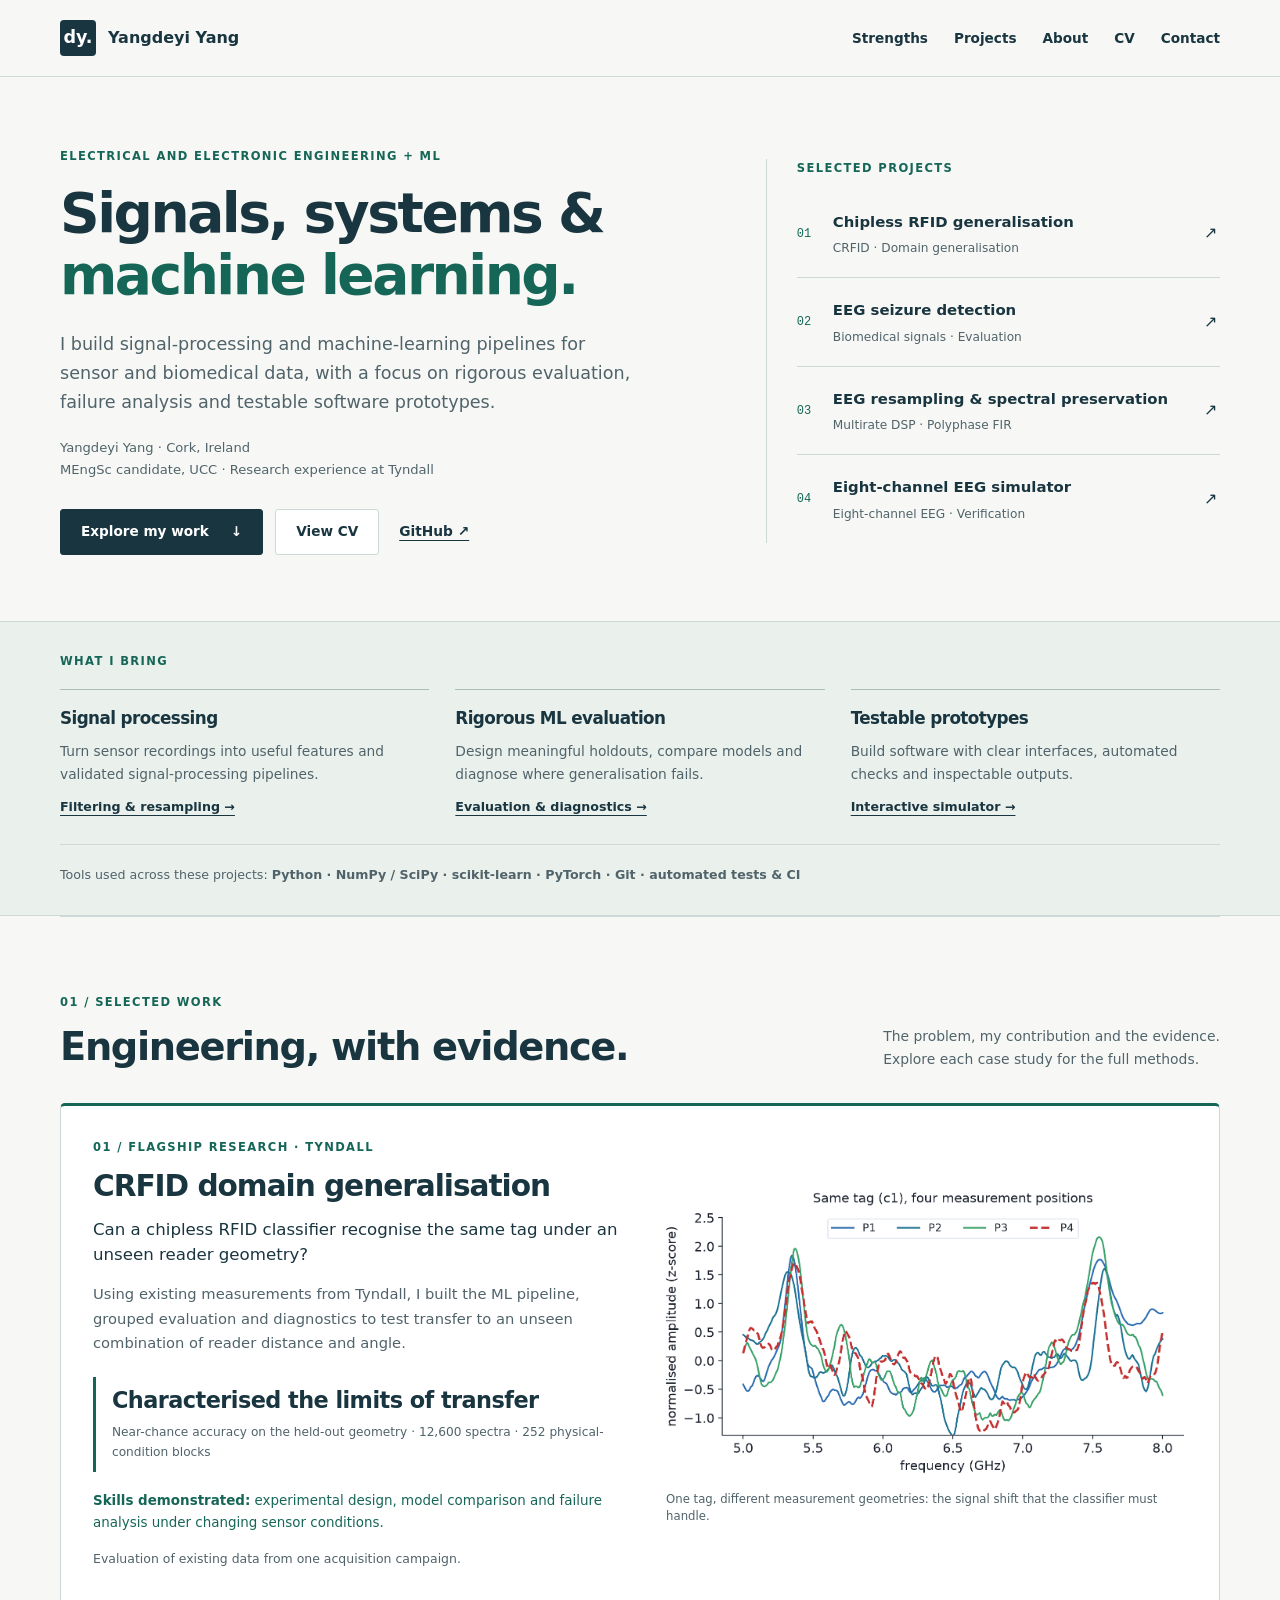
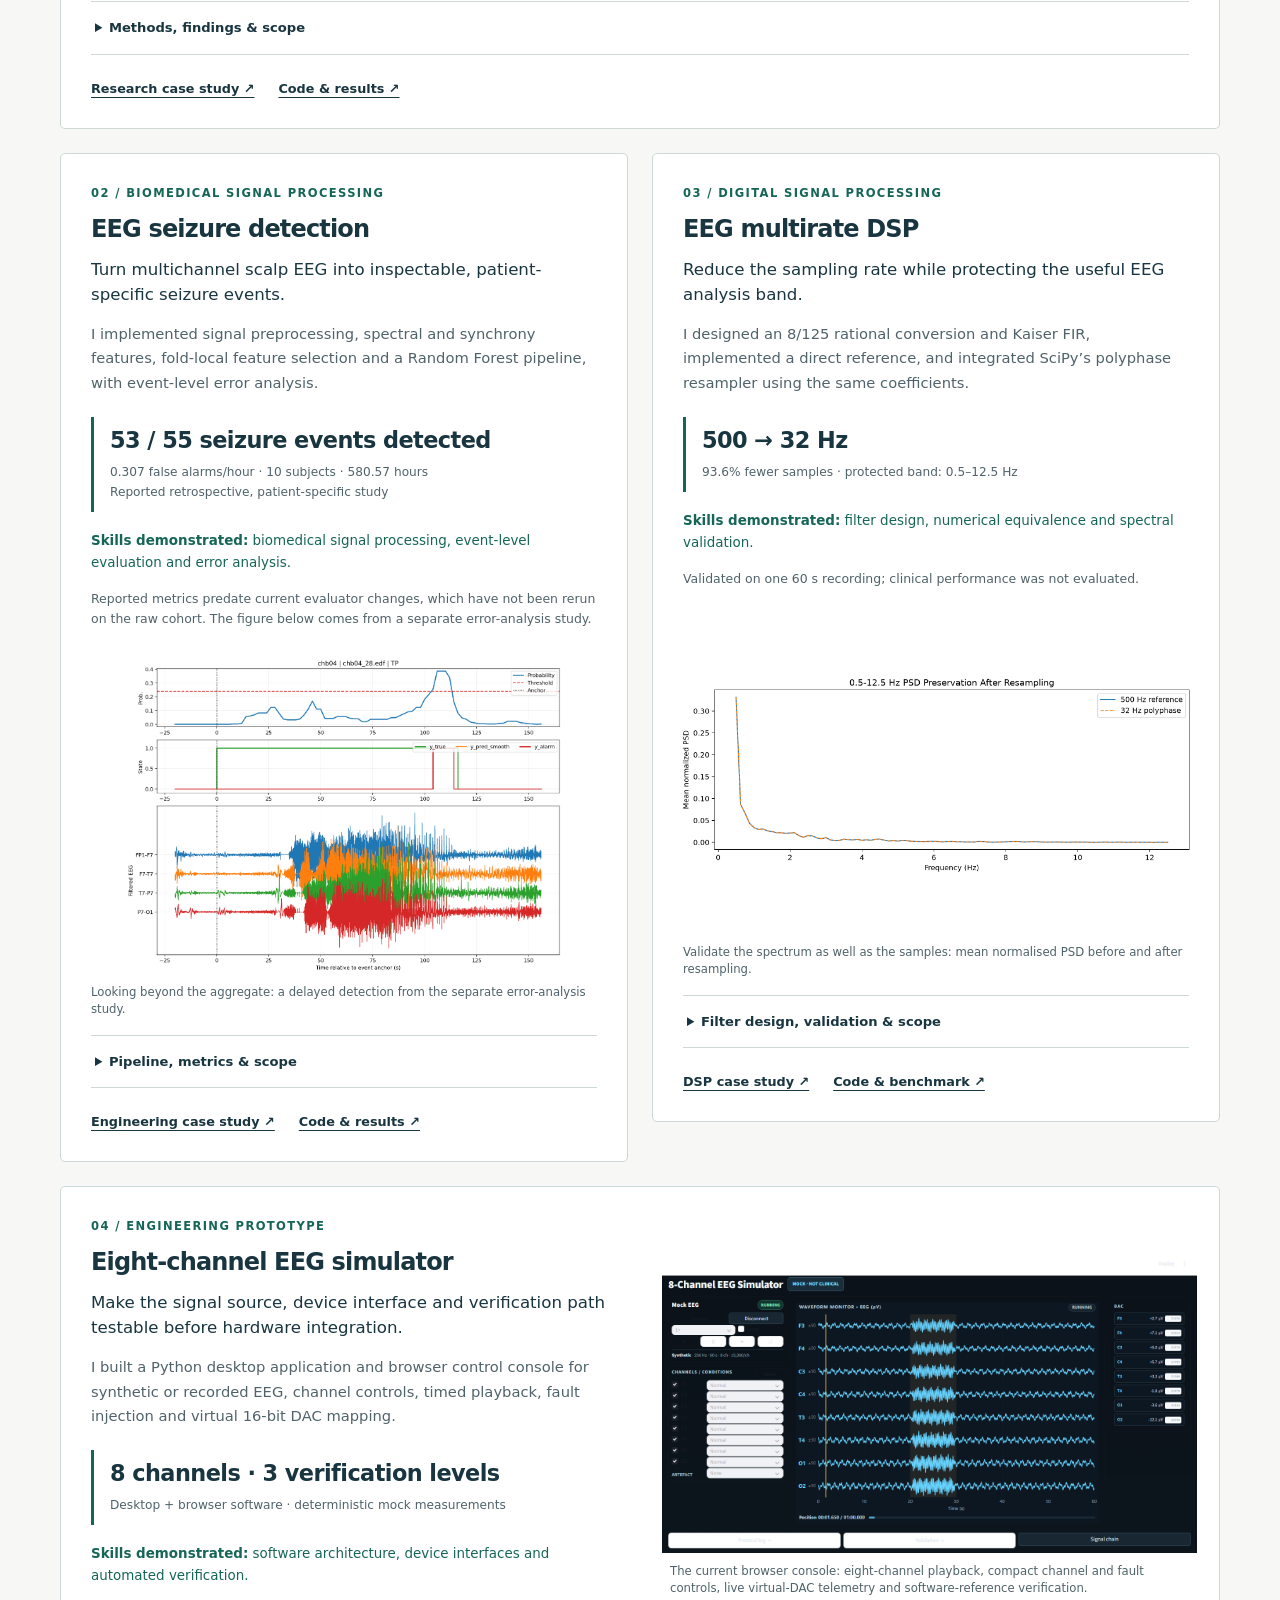
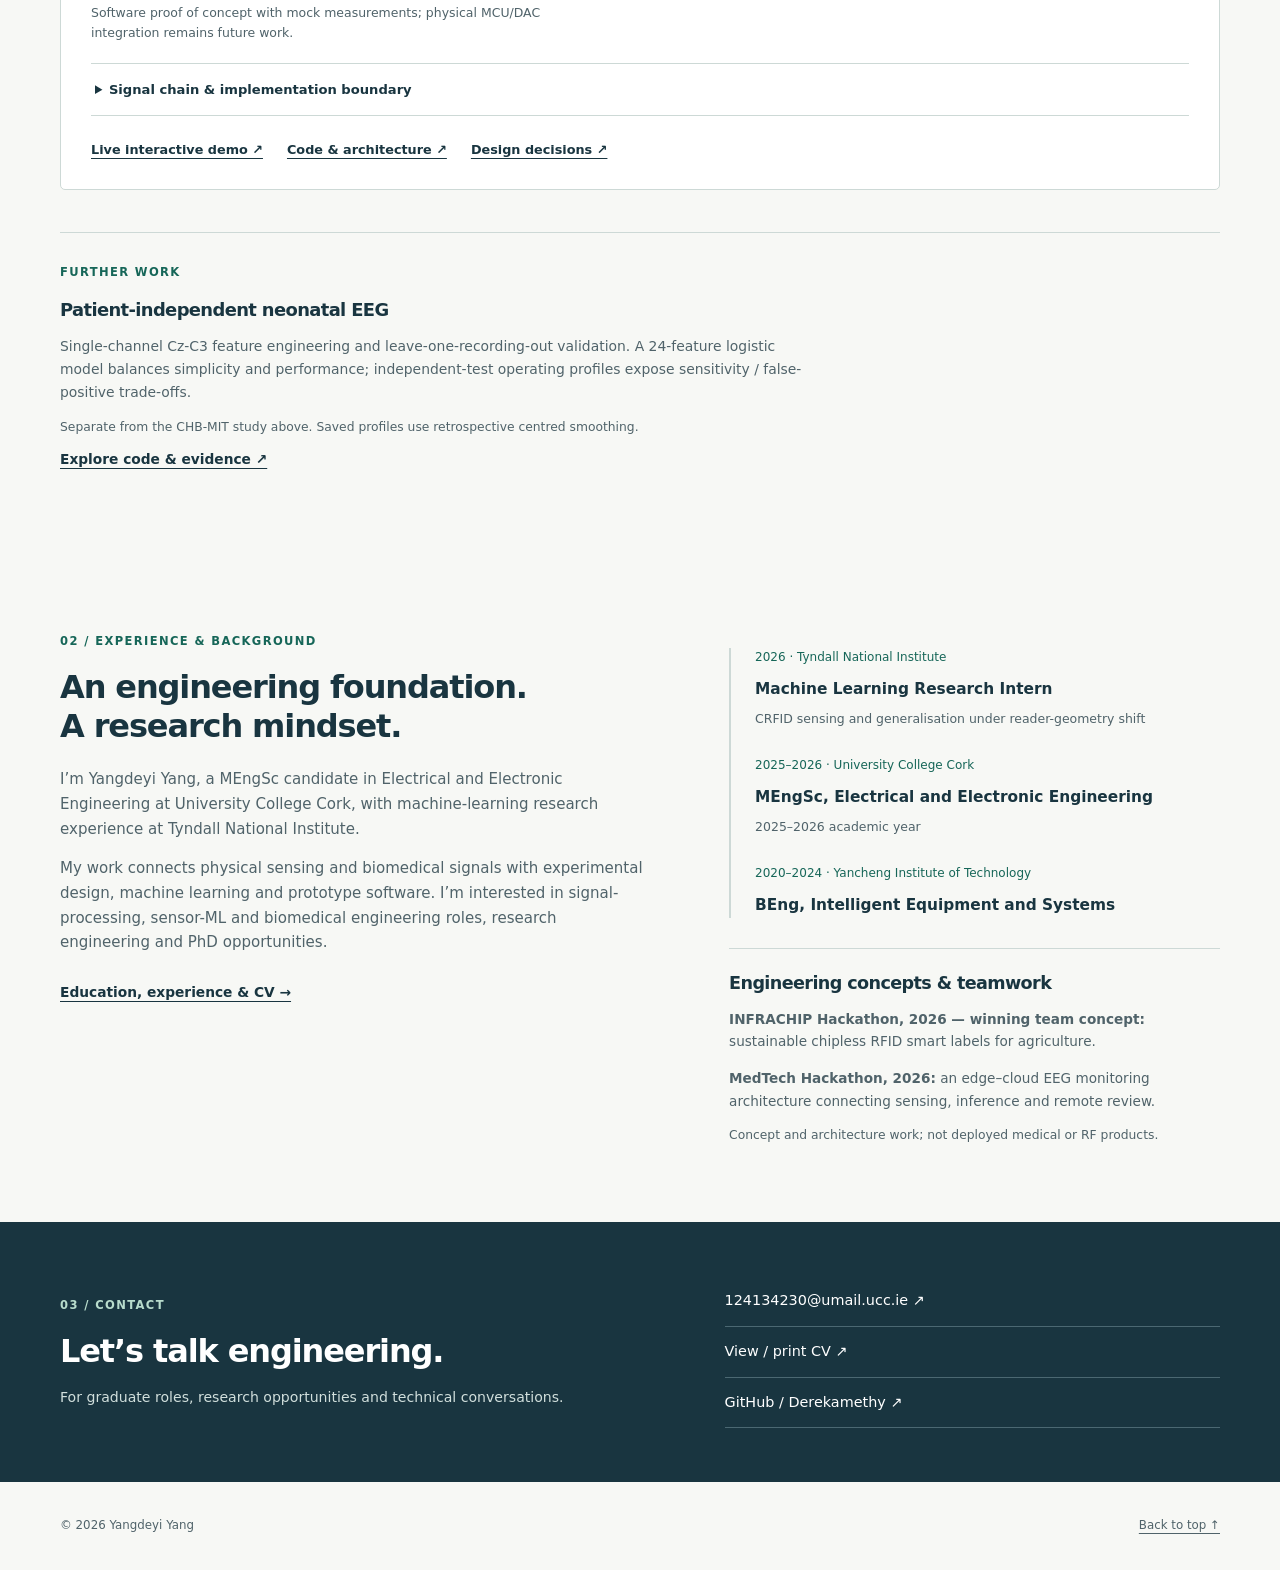
==== commit 3b106aca: "Sync EEG simulator portfolio evidence" ====
--- a/index.html
+++ b/index.html
@@ -31,8 +31,8 @@
 <figure class="project-figure"><a href="eeg-multirate-dsp/assets/psd_preservation.png" aria-label="View full-size EEG spectral-preservation figure"><img src="eeg-multirate-dsp/assets/psd_preservation.png" width="1800" height="720" alt="The reference and resampled EEG power spectral densities overlap across the protected analysis band." loading="lazy" decoding="async"></a><figcaption>Validate the spectrum as well as the samples: mean normalised PSD before and after resampling.</figcaption></figure>
 <div class="project-bottom"><details><summary>Filter design, validation &amp; scope</summary><div class="detail-content"><h4>Design</h4><p>L = 8, M = 125; a 4,145-tap Kaiser FIR at the 4 kHz intermediate rate. The 60 dB stopband target measured 59.89 dB on the validation grid. Eight-second windows give 0.125 Hz bin spacing; Hann-window spectral resolution is broader.</p><h4>Saved recording benchmark</h4><dl class="metric-list"><dt>Direct / polyphase MSE</dt><dd>7.77 × 10<sup>−27</sup></dd><dt>Direct / polyphase correlation</dt><dd>1.000000</dd><dt>IWMF RMSE / correlation</dt><dd>0.0412 Hz / 0.9911</dd><dt>Approximate FIR-operation reduction</dt><dd>1,000×</dd><dt>Measured median runtime speed-up</dt><dd>118.79×</dd></dl><p>Equivalence uses the common 1,904-sample prefix, including the start transient; the polyphase output has 1,920 samples. The operation estimate compares against explicit zero-stuffed FIR filtering. Runtime is machine-dependent.</p><p class="scope">The public synthetic demo checks implementation behaviour. The original recording is not redistributed, so it does not reproduce these recording-dependent values.</p></div></details><div class="project-links"><a href="eeg-multirate-dsp/">DSP case study ↗</a><a href="https://github.com/Derekamethy/eeg-multirate-dsp">Code &amp; benchmark ↗</a></div></div></article>
 <article id="simulator" class="project simulator"><div class="project-body"><p class="eyebrow">04 / Engineering prototype</p><h3>Eight-channel EEG simulator</h3><p class="project-question">Make the signal source, device interface and verification path testable before hardware integration.</p><p>I built a Python desktop application and browser control console for synthetic or recorded EEG, channel controls, timed playback, fault injection and virtual 16-bit DAC mapping.</p><div class="result"><strong>8 channels · 3 verification levels</strong><span>Desktop + browser software · deterministic mock measurements</span></div><p class="takeaway"><strong>Skills demonstrated:</strong> software architecture, device interfaces and automated verification.</p><p class="scope">Software proof of concept with mock measurements; physical MCU/DAC integration remains future work.</p></div>
-<figure class="project-figure"><a href="assets/eeg-simulator.png" aria-label="View full-size eight-channel simulator screenshot"><img src="assets/eeg-simulator.png" width="3075" height="1868" alt="Python desktop EEG simulator showing eight waveform channels, playback controls, channel conditions and verification results." loading="lazy" decoding="async"></a><figcaption>The implemented application: waveform playback, channel configuration and software-reference verification.</figcaption></figure>
-<div class="project-bottom"><details><summary>Signal chain &amp; implementation boundary</summary><div class="detail-content"><h4>Implemented software</h4><p>Synthetic/NPZ and optional EDF input, monotonic-clock playback, channel selection and digital amplitude scaling. The browser console reuses the maintained signal, playback, fault-condition, virtual-DAC, mock-device and validation logic rather than serving as a static mock-up. Virtual 16-bit codes represent a configurable ±200 µV target range.</p><ol class="signal-chain"><li><strong>EEG → desktop / browser control → virtual DAC / mock device</strong><span>Implemented and exercised in software</span></li><li><strong>USB / serial adapter → MCU buffer, timer &amp; DMA</strong><span>Serial skeleton exists; waveform transfer and firmware remain to implement</span></li><li><strong>Multi-channel DAC → analogue scaling → µV output → EEG acquisition</strong><span>Proposed physical path; no measured hardware output</span></li></ol><h4>Verification</h4><p>Separate simulator-output, acquisition and event-timing checks compare deterministic software references. The maintained suite contains 41 tests covering waveform handling, DAC mapping, protocol behaviour, fault conditions, browser-controller logic, visualization and validation, with CI checks. These checks do not measure a physical acquisition device.</p></div></details><div class="project-links"><a href="https://eight-channel-eeg-simulator-derek.streamlit.app/">Live interactive demo ↗</a><a href="https://github.com/Derekamethy/eight-channel-eeg-simulator">Code &amp; architecture ↗</a><a href="https://github.com/Derekamethy/eight-channel-eeg-simulator/blob/main/DESIGN_DECISIONS.md">Design decisions ↗</a></div></div></article>
+<figure class="project-figure"><a href="assets/eeg-simulator.png" aria-label="View full-size eight-channel simulator screenshot"><img src="assets/eeg-simulator.png" width="1366" height="768" alt="Interactive eight-channel EEG simulator browser console showing waveform playback, channel conditions, virtual DAC telemetry and playback controls." loading="lazy" decoding="async"></a><figcaption>The current browser console: eight-channel playback, compact channel and fault controls, live virtual-DAC telemetry and software-reference verification.</figcaption></figure>
+<div class="project-bottom"><details><summary>Signal chain &amp; implementation boundary</summary><div class="detail-content"><h4>Implemented software</h4><p>Synthetic/NPZ and optional EDF input, monotonic-clock playback, channel selection and digital amplitude scaling. The browser console reuses the maintained signal, playback, fault-condition, virtual-DAC, mock-device and validation logic rather than serving as a static mock-up. Virtual 16-bit codes represent a configurable ±200 µV target range.</p><ol class="signal-chain"><li><strong>EEG → desktop / browser control → virtual DAC / mock device</strong><span>Implemented and exercised in software</span></li><li><strong>USB / serial adapter → MCU buffer, timer &amp; DMA</strong><span>Serial skeleton exists; waveform transfer and firmware remain to implement</span></li><li><strong>Multi-channel DAC → analogue scaling → µV output → EEG acquisition</strong><span>Proposed physical path; no measured hardware output</span></li></ol><h4>Verification</h4><p>Separate simulator-output, acquisition and event-timing checks compare deterministic software references. The maintained suite contains 45 tests covering waveform handling, DAC mapping, protocol behaviour, fault conditions, browser-controller logic, visualization and validation, with CI checks. These checks do not measure a physical acquisition device.</p></div></details><div class="project-links"><a href="https://eight-channel-eeg-simulator-derek.streamlit.app/">Live interactive demo ↗</a><a href="https://github.com/Derekamethy/eight-channel-eeg-simulator">Code &amp; architecture ↗</a><a href="https://github.com/Derekamethy/eight-channel-eeg-simulator/blob/main/DESIGN_DECISIONS.md">Design decisions ↗</a></div></div></article>
 </div>
 <div class="supporting-work"><p class="eyebrow">Further work</p><div class="supporting-grid supporting-single"><article><h3>Patient-independent neonatal EEG</h3><p>Single-channel Cz-C3 feature engineering and leave-one-recording-out validation. A 24-feature logistic model balances simplicity and performance; independent-test operating profiles expose sensitivity / false-positive trade-offs.</p><p class="scope">Separate from the CHB-MIT study above. Saved profiles use retrospective centred smoothing.</p><a class="text-link" href="https://github.com/Derekamethy/neonatal-eeg-seizure-detection">Explore code &amp; evidence ↗</a></article></div></div></section>
 <section id="about" class="section container about" aria-labelledby="about-title"><div><p class="eyebrow">02 / Experience &amp; background</p><h2 id="about-title">An engineering foundation.<br>A research mindset.</h2><p>I’m Yangdeyi Yang, a MEngSc candidate in Electrical and Electronic Engineering at University College Cork, with machine-learning research experience at Tyndall National Institute.</p><p>My work connects physical sensing and biomedical signals with experimental design, machine learning and prototype software. I’m interested in signal-processing, sensor-ML and biomedical engineering roles, research engineering and PhD opportunities.</p><a class="text-link" href="cv.html">Education, experience &amp; CV →</a></div><div><dl class="timeline"><div><dt>2026 · Tyndall National Institute</dt><dd>Machine Learning Research Intern<small>CRFID sensing and generalisation under reader-geometry shift</small></dd></div><div><dt>2025–2026 · University College Cork</dt><dd>MEngSc, Electrical and Electronic Engineering<small>2025–2026 academic year</small></dd></div><div><dt>2020–2024 · Yancheng Institute of Technology</dt><dd>BEng, Intelligent Equipment and Systems</dd></div></dl><div class="recognition"><article><h3>Engineering concepts &amp; teamwork</h3><p><strong>INFRACHIP Hackathon, 2026 — winning team concept:</strong> sustainable chipless RFID smart labels for agriculture.</p><p><strong>MedTech Hackathon, 2026:</strong> an edge–cloud EEG monitoring architecture connecting sensing, inference and remote review.</p><p class="scope">Concept and architecture work; not deployed medical or RF products.</p></article></div></div></section>
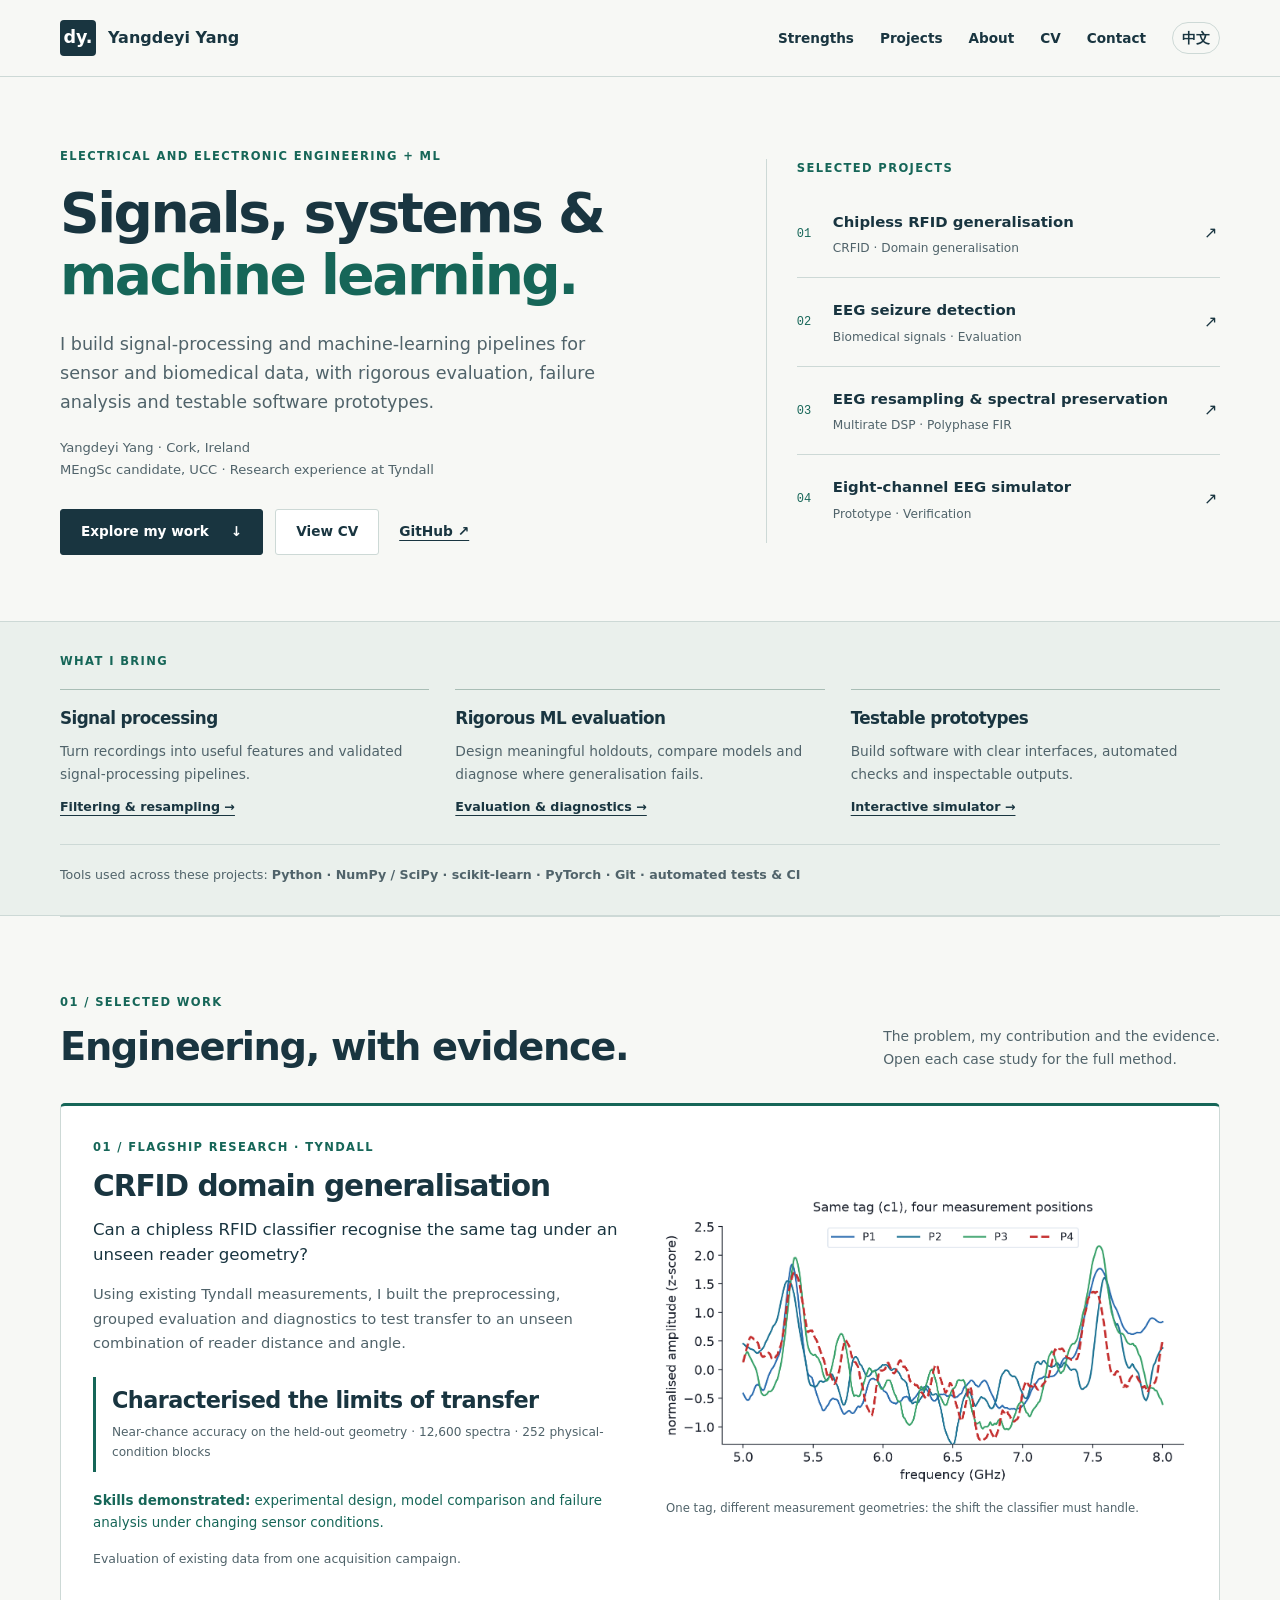
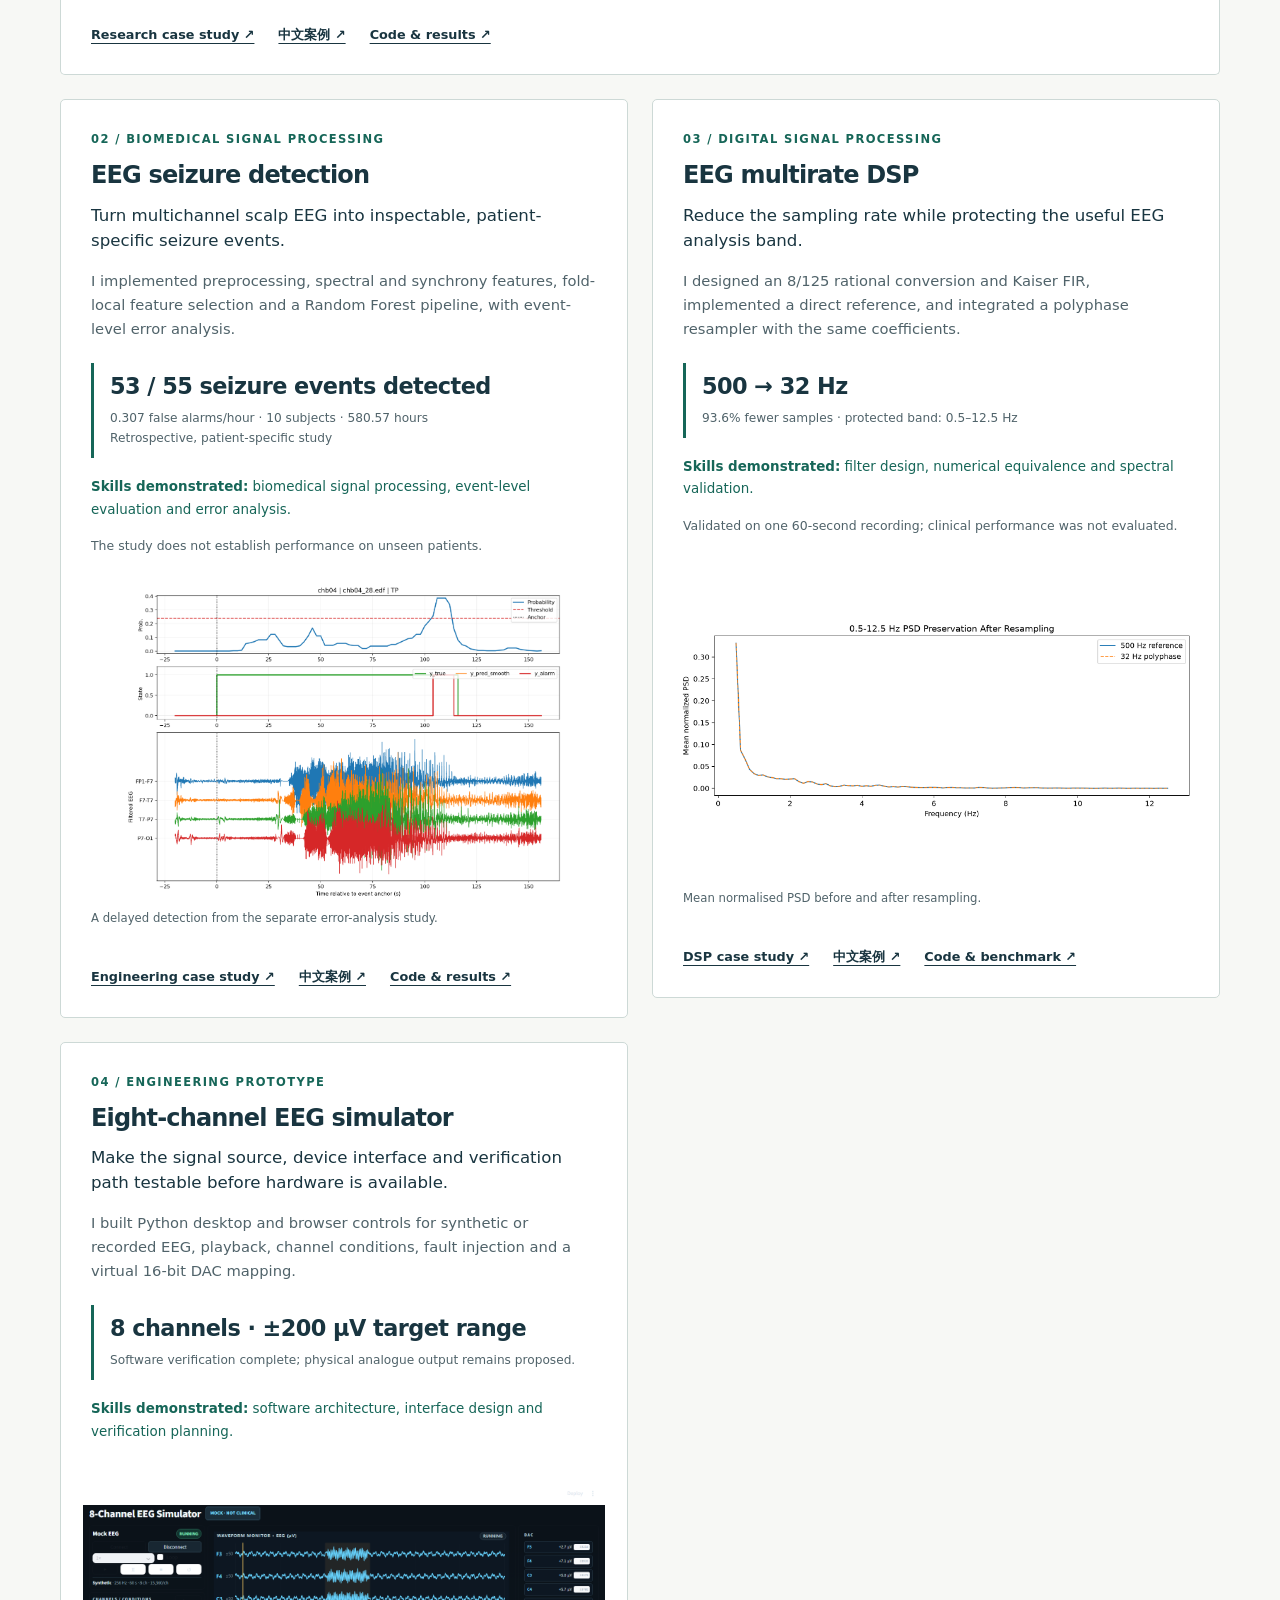
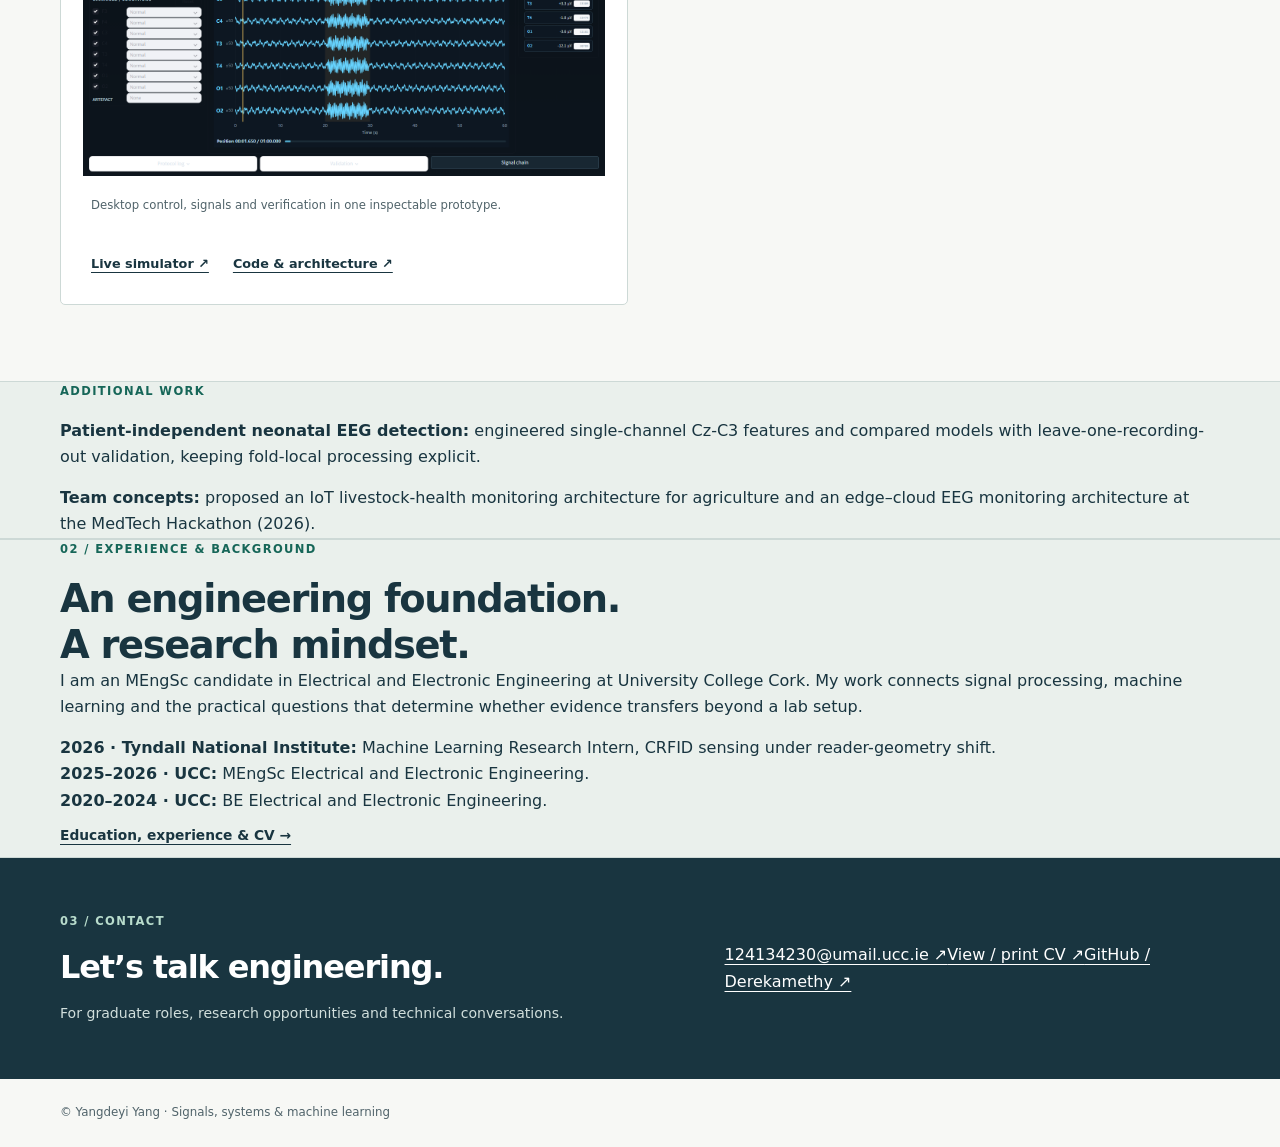
==== commit 4a4f7cbc: "Add Chinese portfolio and project pages" ====
--- a/index.html
+++ b/index.html
@@ -1,41 +1,52 @@
 <!doctype html>
 <html lang="en">
 <head>
-<meta charset="utf-8"><meta name="viewport" content="width=device-width, initial-scale=1">
-<title>Yangdeyi Yang | Electrical and Electronic Engineering + ML</title>
-<meta name="description" content="Yangdeyi Yang — signal processing, sensor and biomedical machine learning, rigorous validation, and engineering prototypes.">
-<meta name="theme-color" content="#193540"><meta property="og:title" content="Yangdeyi Yang — Signals, systems & machine learning"><meta property="og:description" content="CRFID domain generalisation, EEG detection, multirate DSP and an eight-channel simulator."><meta property="og:type" content="website"><meta property="og:url" content="https://derekamethy.github.io/">
-<link rel="canonical" href="https://derekamethy.github.io/"><link rel="icon" href="assets/favicon.svg" type="image/svg+xml"><link rel="stylesheet" href="style.css">
+  <meta charset="utf-8">
+  <meta name="viewport" content="width=device-width, initial-scale=1">
+  <title>Yangdeyi Yang | Electrical and Electronic Engineering + ML</title>
+  <meta name="description" content="Yangdeyi Yang builds rigorous signal-processing and machine-learning systems for sensor and biomedical data.">
+  <meta property="og:title" content="Yangdeyi Yang — Signals, systems & machine learning">
+  <meta property="og:description" content="CRFID domain generalisation, EEG detection, multirate DSP and engineering prototypes.">
+  <link rel="canonical" href="https://derekamethy.github.io/">
+  <link rel="icon" href="assets/favicon.svg" type="image/svg+xml">
+  <link rel="stylesheet" href="style.css">
 </head>
 <body>
-<a class="skip-link" href="#main">Skip to content</a>
-<header class="site-header"><div class="container header-inner"><a class="brand" href="#hero" aria-label="Yangdeyi Yang portfolio home"><span class="brand-mark" aria-hidden="true">dy.</span>Yangdeyi Yang</a><nav aria-label="Main navigation"><a href="#capabilities">Strengths</a><a href="#work">Projects</a><a href="#about">About</a><a href="cv.html">CV</a><a href="#contact">Contact</a></nav></div></header>
-<main id="main">
-<section class="hero container" id="hero" aria-labelledby="hero-title">
-<div><p class="eyebrow">Electrical and Electronic Engineering + ML</p><h1 id="hero-title">Signals, systems &amp;<br><span>machine learning.</span></h1><p class="hero-intro">I build signal-processing and machine-learning pipelines for sensor and biomedical data, with a focus on rigorous evaluation, failure analysis and testable software prototypes.</p><p class="hero-meta">Yangdeyi Yang · Cork, Ireland<br>MEngSc candidate, UCC · Research experience at Tyndall</p><div class="actions"><a class="button primary" href="#work">Explore my work <span aria-hidden="true">↓</span></a><a class="button" href="cv.html">View CV</a><a class="text-link" href="https://github.com/Derekamethy">GitHub ↗</a></div></div>
-<aside class="project-index" aria-label="Project quick links"><p class="eyebrow">Selected projects</p>
-<a href="#crfid-flagship"><span class="index-number">01</span><span><strong>Chipless RFID generalisation</strong><small>CRFID · Domain generalisation</small></span><span aria-hidden="true">↗</span></a>
-<a href="#eeg"><span class="index-number">02</span><span><strong>EEG seizure detection</strong><small>Biomedical signals · Evaluation</small></span><span aria-hidden="true">↗</span></a>
-<a href="#dsp"><span class="index-number">03</span><span><strong>EEG resampling &amp; spectral preservation</strong><small>Multirate DSP · Polyphase FIR</small></span><span aria-hidden="true">↗</span></a>
-<a href="#simulator"><span class="index-number">04</span><span><strong>Eight-channel EEG simulator</strong><small>Eight-channel EEG · Verification</small></span><span aria-hidden="true">↗</span></a></aside></section>
-<section id="capabilities" class="approach-section strengths" aria-labelledby="approach-title"><div class="container"><p class="eyebrow" id="approach-title">What I bring</p><ul class="workflow"><li><h3>Signal processing</h3><p>Turn sensor recordings into useful features and validated signal-processing pipelines.</p><a href="#dsp">Filtering &amp; resampling →</a></li><li><h3>Rigorous ML evaluation</h3><p>Design meaningful holdouts, compare models and diagnose where generalisation fails.</p><a href="#crfid-flagship">Evaluation &amp; diagnostics →</a></li><li><h3>Testable prototypes</h3><p>Build software with clear interfaces, automated checks and inspectable outputs.</p><a href="#simulator">Interactive simulator →</a></li></ul><p class="tool-line">Tools used across these projects: <strong>Python · NumPy / SciPy · scikit-learn · PyTorch · Git · automated tests &amp; CI</strong></p></div></section>
-<section id="work" class="section container" aria-labelledby="work-title"><div class="section-heading"><div><p class="eyebrow">01 / Selected work</p><h2 id="work-title">Engineering, with evidence.</h2></div><p>The problem, my contribution and the evidence.<br>Explore each case study for the full methods.</p></div>
-<div class="projects">
-<article id="crfid-flagship" class="project featured"><div class="project-body"><p class="eyebrow">01 / Flagship research · Tyndall</p><h3>CRFID domain generalisation</h3><p class="project-question">Can a chipless RFID classifier recognise the same tag under an unseen reader geometry?</p><p>Using existing measurements from Tyndall, I built the ML pipeline, grouped evaluation and diagnostics to test transfer to an unseen combination of reader distance and angle.</p><div class="result"><strong>Characterised the limits of transfer</strong><span>Near-chance accuracy on the held-out geometry · 12,600 spectra · 252 physical-condition blocks</span></div><p class="takeaway"><strong>Skills demonstrated:</strong> experimental design, model comparison and failure analysis under changing sensor conditions.</p><p class="scope">Evaluation of existing data from one acquisition campaign.</p></div>
-<figure class="project-figure"><a href="CRFID-research-website/assets/scientific/measured_spectra_same_tag_across_positions.png" aria-label="View full-size measured CRFID spectra"><img src="CRFID-research-website/assets/scientific/measured_spectra_same_tag_across_positions.png" width="1361" height="755" alt="Measured spectra for one tag change across reader positions P1 to P4." decoding="async"></a><figcaption>One tag, different measurement geometries: the signal shift that the classifier must handle.</figcaption></figure>
-<div class="project-bottom"><details><summary>Methods, findings &amp; scope</summary><div class="detail-content"><h4>Evaluation design</h4><p>Repeated sweeps stay within the same physical-condition group. Three reader positions supply development data; a fourth holds out the combined 150 mm / 45° geometry. Familiar-condition recognition and unseen-geometry transfer are evaluated separately.</p><h4>Findings</h4><p>The C1 configuration achieved 15.66% accuracy across five seeds, against a 14.29% uniform-chance reference for seven classes. Tested source-only interventions did not establish reliable improvement over matched controls. Signal and representation diagnostics investigated these limitations; they do not establish that all tag information was lost.</p><p class="scope">My contribution covers preprocessing, modelling, evaluation and diagnostics on existing measurements. The figure’s GHz axis is nominal because exact sample-by-sample frequency coordinates are unavailable. Full comparisons and supporting studies are documented in the case study.</p></div></details><div class="project-links"><a href="CRFID-research-website/">Research case study ↗</a><a href="https://github.com/Derekamethy/CRFID">Code &amp; results ↗</a></div></div></article>
-<article id="eeg" class="project"><div class="project-body"><p class="eyebrow">02 / Biomedical signal processing</p><h3>EEG seizure detection</h3><p class="project-question">Turn multichannel scalp EEG into inspectable, patient-specific seizure events.</p><p>I implemented signal preprocessing, spectral and synchrony features, fold-local feature selection and a Random Forest pipeline, with event-level error analysis.</p><div class="result"><strong>53 / 55 seizure events detected</strong><span>0.307 false alarms/hour · 10 subjects · 580.57 hours<br>Reported retrospective, patient-specific study</span></div><p class="takeaway"><strong>Skills demonstrated:</strong> biomedical signal processing, event-level evaluation and error analysis.</p><p class="scope">Reported metrics predate current evaluator changes, which have not been rerun on the raw cohort. The figure below comes from a separate error-analysis study.</p></div>
-<figure class="project-figure"><a href="EEG-seizure-detection-website/evidence/chb04-delayed-true-positive.png" aria-label="View full-size delayed EEG detection example"><img src="EEG-seizure-detection-website/evidence/chb04-delayed-true-positive.png" width="1239" height="895" alt="A delayed true-positive EEG case linking the alarm probability and event labels to four filtered channels." loading="lazy" decoding="async"></a><figcaption>Looking beyond the aggregate: a delayed detection from the separate error-analysis study.</figcaption></figure>
-<div class="project-bottom"><details><summary>Pipeline, metrics &amp; scope</summary><div class="detail-content"><h4>From signal to event</h4><p>CHB-MIT EDF recordings → 22 bipolar channels → 0.5–50 Hz filtering → 2 s epochs → 1,772 spectral, synchrony and temporal inputs → fold-local Top-30 selection → 500-tree Random Forest → temporal post-processing and event scoring.</p><h4>Reported study results</h4><dl class="metric-list"><dt>Mean subject sensitivity</dt><dd>0.9800</dd><dt>Pooled sensitivity</dt><dd>53/55 = 0.9636</dd><dt>Median subject false alarms</dt><dd>0.2455 events/h</dd><dt>Pooled false alarms</dt><dd>178/580.57 h = 0.3066 events/h</dd><dt>Mean of subject mean delays</dt><dd>10.64 s</dd><dt>Pooled detected-event delay</dt><dd>9.09 s</dd></dl><p>Delays include detected events only. Zero-phase filtering and centred smoothing make these retrospective measurements, not streaming latency.</p><h4>Engineering evidence</h4><p>The maintained code respects recording boundaries and includes synthetic regression tests and CI. Current evaluator changes have not been rerun on the raw cohort. Saved study results therefore remain distinct from current software validation.</p><p class="scope">This study evaluates patient-specific models; it does not establish performance on unseen patients.</p></div></details><div class="project-links"><a href="EEG-seizure-detection-website/">Engineering case study ↗</a><a href="https://github.com/Derekamethy/eeg-seizure-detection">Code &amp; results ↗</a></div></div></article>
-<article id="dsp" class="project"><div class="project-body"><p class="eyebrow">03 / Digital signal processing</p><h3>EEG multirate DSP</h3><p class="project-question">Reduce the sampling rate while protecting the useful EEG analysis band.</p><p>I designed an 8/125 rational conversion and Kaiser FIR, implemented a direct reference, and integrated SciPy’s polyphase resampler using the same coefficients.</p><div class="result"><strong>500 → 32 Hz</strong><span>93.6% fewer samples · protected band: 0.5–12.5 Hz</span></div><p class="takeaway"><strong>Skills demonstrated:</strong> filter design, numerical equivalence and spectral validation.</p><p class="scope">Validated on one 60 s recording; clinical performance was not evaluated.</p></div>
-<figure class="project-figure"><a href="eeg-multirate-dsp/assets/psd_preservation.png" aria-label="View full-size EEG spectral-preservation figure"><img src="eeg-multirate-dsp/assets/psd_preservation.png" width="1800" height="720" alt="The reference and resampled EEG power spectral densities overlap across the protected analysis band." loading="lazy" decoding="async"></a><figcaption>Validate the spectrum as well as the samples: mean normalised PSD before and after resampling.</figcaption></figure>
-<div class="project-bottom"><details><summary>Filter design, validation &amp; scope</summary><div class="detail-content"><h4>Design</h4><p>L = 8, M = 125; a 4,145-tap Kaiser FIR at the 4 kHz intermediate rate. The 60 dB stopband target measured 59.89 dB on the validation grid. Eight-second windows give 0.125 Hz bin spacing; Hann-window spectral resolution is broader.</p><h4>Saved recording benchmark</h4><dl class="metric-list"><dt>Direct / polyphase MSE</dt><dd>7.77 × 10<sup>−27</sup></dd><dt>Direct / polyphase correlation</dt><dd>1.000000</dd><dt>IWMF RMSE / correlation</dt><dd>0.0412 Hz / 0.9911</dd><dt>Approximate FIR-operation reduction</dt><dd>1,000×</dd><dt>Measured median runtime speed-up</dt><dd>118.79×</dd></dl><p>Equivalence uses the common 1,904-sample prefix, including the start transient; the polyphase output has 1,920 samples. The operation estimate compares against explicit zero-stuffed FIR filtering. Runtime is machine-dependent.</p><p class="scope">The public synthetic demo checks implementation behaviour. The original recording is not redistributed, so it does not reproduce these recording-dependent values.</p></div></details><div class="project-links"><a href="eeg-multirate-dsp/">DSP case study ↗</a><a href="https://github.com/Derekamethy/eeg-multirate-dsp">Code &amp; benchmark ↗</a></div></div></article>
-<article id="simulator" class="project simulator"><div class="project-body"><p class="eyebrow">04 / Engineering prototype</p><h3>Eight-channel EEG simulator</h3><p class="project-question">Make the signal source, device interface and verification path testable before hardware integration.</p><p>I built a Python desktop application and browser control console for synthetic or recorded EEG, channel controls, timed playback, fault injection and virtual 16-bit DAC mapping.</p><div class="result"><strong>8 channels · 3 verification levels</strong><span>Desktop + browser software · deterministic mock measurements</span></div><p class="takeaway"><strong>Skills demonstrated:</strong> software architecture, device interfaces and automated verification.</p><p class="scope">Software proof of concept with mock measurements; physical MCU/DAC integration remains future work.</p></div>
-<figure class="project-figure"><a href="assets/eeg-simulator.png" aria-label="View full-size eight-channel simulator screenshot"><img src="assets/eeg-simulator.png" width="1366" height="768" alt="Interactive eight-channel EEG simulator browser console showing waveform playback, channel conditions, virtual DAC telemetry and playback controls." loading="lazy" decoding="async"></a><figcaption>The current browser console: eight-channel playback, compact channel and fault controls, live virtual-DAC telemetry and software-reference verification.</figcaption></figure>
-<div class="project-bottom"><details><summary>Signal chain &amp; implementation boundary</summary><div class="detail-content"><h4>Implemented software</h4><p>Synthetic/NPZ and optional EDF input, monotonic-clock playback, channel selection and digital amplitude scaling. The browser console reuses the maintained signal, playback, fault-condition, virtual-DAC, mock-device and validation logic rather than serving as a static mock-up. Virtual 16-bit codes represent a configurable ±200 µV target range.</p><ol class="signal-chain"><li><strong>EEG → desktop / browser control → virtual DAC / mock device</strong><span>Implemented and exercised in software</span></li><li><strong>USB / serial adapter → MCU buffer, timer &amp; DMA</strong><span>Serial skeleton exists; waveform transfer and firmware remain to implement</span></li><li><strong>Multi-channel DAC → analogue scaling → µV output → EEG acquisition</strong><span>Proposed physical path; no measured hardware output</span></li></ol><h4>Verification</h4><p>Separate simulator-output, acquisition and event-timing checks compare deterministic software references. The maintained suite contains 45 tests covering waveform handling, DAC mapping, protocol behaviour, fault conditions, browser-controller logic, visualization and validation, with CI checks. These checks do not measure a physical acquisition device.</p></div></details><div class="project-links"><a href="https://eight-channel-eeg-simulator-derek.streamlit.app/">Live interactive demo ↗</a><a href="https://github.com/Derekamethy/eight-channel-eeg-simulator">Code &amp; architecture ↗</a><a href="https://github.com/Derekamethy/eight-channel-eeg-simulator/blob/main/DESIGN_DECISIONS.md">Design decisions ↗</a></div></div></article>
-</div>
-<div class="supporting-work"><p class="eyebrow">Further work</p><div class="supporting-grid supporting-single"><article><h3>Patient-independent neonatal EEG</h3><p>Single-channel Cz-C3 feature engineering and leave-one-recording-out validation. A 24-feature logistic model balances simplicity and performance; independent-test operating profiles expose sensitivity / false-positive trade-offs.</p><p class="scope">Separate from the CHB-MIT study above. Saved profiles use retrospective centred smoothing.</p><a class="text-link" href="https://github.com/Derekamethy/neonatal-eeg-seizure-detection">Explore code &amp; evidence ↗</a></article></div></div></section>
-<section id="about" class="section container about" aria-labelledby="about-title"><div><p class="eyebrow">02 / Experience &amp; background</p><h2 id="about-title">An engineering foundation.<br>A research mindset.</h2><p>I’m Yangdeyi Yang, a MEngSc candidate in Electrical and Electronic Engineering at University College Cork, with machine-learning research experience at Tyndall National Institute.</p><p>My work connects physical sensing and biomedical signals with experimental design, machine learning and prototype software. I’m interested in signal-processing, sensor-ML and biomedical engineering roles, research engineering and PhD opportunities.</p><a class="text-link" href="cv.html">Education, experience &amp; CV →</a></div><div><dl class="timeline"><div><dt>2026 · Tyndall National Institute</dt><dd>Machine Learning Research Intern<small>CRFID sensing and generalisation under reader-geometry shift</small></dd></div><div><dt>2025–2026 · University College Cork</dt><dd>MEngSc, Electrical and Electronic Engineering<small>2025–2026 academic year</small></dd></div><div><dt>2020–2024 · Yancheng Institute of Technology</dt><dd>BEng, Intelligent Equipment and Systems</dd></div></dl><div class="recognition"><article><h3>Engineering concepts &amp; teamwork</h3><p><strong>INFRACHIP Hackathon, 2026 — winning team concept:</strong> sustainable chipless RFID smart labels for agriculture.</p><p><strong>MedTech Hackathon, 2026:</strong> an edge–cloud EEG monitoring architecture connecting sensing, inference and remote review.</p><p class="scope">Concept and architecture work; not deployed medical or RF products.</p></article></div></div></section>
-<section id="contact" class="contact-section" aria-labelledby="contact-title"><div class="container contact-inner"><div><p class="eyebrow">03 / Contact</p><h2 id="contact-title">Let’s talk engineering.</h2><p>For graduate roles, research opportunities and technical conversations.</p></div><div class="contact-actions"><a href="mailto:124134230@umail.ucc.ie">124134230@umail.ucc.ie ↗</a><a href="cv.html">View / print CV ↗</a><a href="https://github.com/Derekamethy">GitHub / Derekamethy ↗</a></div></div></section>
-</main><footer class="container site-footer"><span>© 2026 Yangdeyi Yang</span><a href="#hero">Back to top ↑</a></footer>
-</body></html>
+  <a class="skip-link" href="#main">Skip to content</a>
+  <header class="site-header"><div class="container header-inner">
+    <a class="brand" href="#hero" aria-label="Yangdeyi Yang portfolio home"><span class="brand-mark" aria-hidden="true">dy.</span>Yangdeyi Yang</a>
+    <nav aria-label="Main navigation"><a href="#capabilities">Strengths</a><a href="#work">Projects</a><a href="#about">About</a><a href="cv.html">CV</a><a href="#contact">Contact</a><a class="language-switch" href="zh.html" lang="zh-CN">中文</a></nav>
+  </div></header>
+  <main id="main">
+    <section class="hero container" id="hero" aria-labelledby="hero-title"><div>
+      <p class="eyebrow">Electrical and Electronic Engineering + ML</p>
+      <h1 id="hero-title">Signals, systems &<br><span>machine learning.</span></h1>
+      <p class="hero-intro">I build signal-processing and machine-learning pipelines for sensor and biomedical data, with rigorous evaluation, failure analysis and testable software prototypes.</p>
+      <p class="hero-meta">Yangdeyi Yang · Cork, Ireland<br>MEngSc candidate, UCC · Research experience at Tyndall</p>
+      <div class="actions"><a class="button primary" href="#work">Explore my work <span aria-hidden="true">↓</span></a><a class="button" href="cv.html">View CV</a><a class="text-link" href="https://github.com/Derekamethy">GitHub ↗</a></div>
+    </div><aside class="project-index" aria-label="Project quick links"><p class="eyebrow">Selected projects</p>
+      <a href="#crfid"><span class="index-number">01</span><span><strong>Chipless RFID generalisation</strong><small>CRFID · Domain generalisation</small></span><span aria-hidden="true">↗</span></a>
+      <a href="#eeg"><span class="index-number">02</span><span><strong>EEG seizure detection</strong><small>Biomedical signals · Evaluation</small></span><span aria-hidden="true">↗</span></a>
+      <a href="#dsp"><span class="index-number">03</span><span><strong>EEG resampling & spectral preservation</strong><small>Multirate DSP · Polyphase FIR</small></span><span aria-hidden="true">↗</span></a>
+      <a href="#simulator"><span class="index-number">04</span><span><strong>Eight-channel EEG simulator</strong><small>Prototype · Verification</small></span><span aria-hidden="true">↗</span></a>
+    </aside></section>
+
+    <section id="capabilities" class="approach-section strengths"><div class="container"><p class="eyebrow">What I bring</p><ul class="workflow">
+      <li><h3>Signal processing</h3><p>Turn recordings into useful features and validated signal-processing pipelines.</p><a href="#dsp">Filtering & resampling →</a></li>
+      <li><h3>Rigorous ML evaluation</h3><p>Design meaningful holdouts, compare models and diagnose where generalisation fails.</p><a href="#crfid">Evaluation & diagnostics →</a></li>
+      <li><h3>Testable prototypes</h3><p>Build software with clear interfaces, automated checks and inspectable outputs.</p><a href="#simulator">Interactive simulator →</a></li>
+    </ul><p class="tool-line">Tools used across these projects: <strong>Python · NumPy / SciPy · scikit-learn · PyTorch · Git · automated tests & CI</strong></p></div></section>
+
+    <section id="work" class="section container" aria-labelledby="work-title"><div class="section-heading"><div><p class="eyebrow">01 / Selected work</p><h2 id="work-title">Engineering, with evidence.</h2></div><p>The problem, my contribution and the evidence.<br>Open each case study for the full method.</p></div><div class="projects">
+      <article id="crfid" class="project featured"><div class="project-body"><p class="eyebrow">01 / Flagship research · Tyndall</p><h3>CRFID domain generalisation</h3><p class="project-question">Can a chipless RFID classifier recognise the same tag under an unseen reader geometry?</p><p>Using existing Tyndall measurements, I built the preprocessing, grouped evaluation and diagnostics to test transfer to an unseen combination of reader distance and angle.</p><div class="result"><strong>Characterised the limits of transfer</strong><span>Near-chance accuracy on the held-out geometry · 12,600 spectra · 252 physical-condition blocks</span></div><p class="takeaway"><strong>Skills demonstrated:</strong> experimental design, model comparison and failure analysis under changing sensor conditions.</p><p class="scope">Evaluation of existing data from one acquisition campaign.</p></div><figure class="project-figure"><img src="CRFID-research-website/assets/scientific/measured_spectra_same_tag_across_positions.png" width="1361" height="755" alt="Measured spectra for one tag across reader positions" decoding="async"><figcaption>One tag, different measurement geometries: the shift the classifier must handle.</figcaption></figure><div class="project-bottom"><div class="project-links"><a href="CRFID-research-website/">Research case study ↗</a><a href="CRFID-research-website/zh.html" lang="zh-CN">中文案例 ↗</a><a href="https://github.com/Derekamethy/CRFID">Code & results ↗</a></div></div></article>
+      <article id="eeg" class="project"><div class="project-body"><p class="eyebrow">02 / Biomedical signal processing</p><h3>EEG seizure detection</h3><p class="project-question">Turn multichannel scalp EEG into inspectable, patient-specific seizure events.</p><p>I implemented preprocessing, spectral and synchrony features, fold-local feature selection and a Random Forest pipeline, with event-level error analysis.</p><div class="result"><strong>53 / 55 seizure events detected</strong><span>0.307 false alarms/hour · 10 subjects · 580.57 hours<br>Retrospective, patient-specific study</span></div><p class="takeaway"><strong>Skills demonstrated:</strong> biomedical signal processing, event-level evaluation and error analysis.</p><p class="scope">The study does not establish performance on unseen patients.</p></div><figure class="project-figure"><img src="EEG-seizure-detection-website/evidence/chb04-delayed-true-positive.png" width="1239" height="895" alt="Delayed true-positive EEG detection example" loading="lazy"><figcaption>A delayed detection from the separate error-analysis study.</figcaption></figure><div class="project-bottom"><div class="project-links"><a href="EEG-seizure-detection-website/">Engineering case study ↗</a><a href="EEG-seizure-detection-website/zh.html" lang="zh-CN">中文案例 ↗</a><a href="https://github.com/Derekamethy/eeg-seizure-detection">Code & results ↗</a></div></div></article>
+      <article id="dsp" class="project"><div class="project-body"><p class="eyebrow">03 / Digital signal processing</p><h3>EEG multirate DSP</h3><p class="project-question">Reduce the sampling rate while protecting the useful EEG analysis band.</p><p>I designed an 8/125 rational conversion and Kaiser FIR, implemented a direct reference, and integrated a polyphase resampler with the same coefficients.</p><div class="result"><strong>500 → 32 Hz</strong><span>93.6% fewer samples · protected band: 0.5–12.5 Hz</span></div><p class="takeaway"><strong>Skills demonstrated:</strong> filter design, numerical equivalence and spectral validation.</p><p class="scope">Validated on one 60-second recording; clinical performance was not evaluated.</p></div><figure class="project-figure"><img src="eeg-multirate-dsp/assets/psd_preservation.png" width="1800" height="720" alt="Reference and resampled EEG power spectral densities" loading="lazy"><figcaption>Mean normalised PSD before and after resampling.</figcaption></figure><div class="project-bottom"><div class="project-links"><a href="eeg-multirate-dsp/">DSP case study ↗</a><a href="eeg-multirate-dsp/zh.html" lang="zh-CN">中文案例 ↗</a><a href="https://github.com/Derekamethy/eeg-multirate-dsp">Code & benchmark ↗</a></div></div></article>
+      <article id="simulator" class="project"><div class="project-body"><p class="eyebrow">04 / Engineering prototype</p><h3>Eight-channel EEG simulator</h3><p class="project-question">Make the signal source, device interface and verification path testable before hardware is available.</p><p>I built Python desktop and browser controls for synthetic or recorded EEG, playback, channel conditions, fault injection and a virtual 16-bit DAC mapping.</p><div class="result"><strong>8 channels · ±200 µV target range</strong><span>Software verification complete; physical analogue output remains proposed.</span></div><p class="takeaway"><strong>Skills demonstrated:</strong> software architecture, interface design and verification planning.</p></div><figure class="project-figure"><img src="assets/eeg-simulator.png" width="3075" height="1868" alt="Eight-channel EEG simulator" loading="lazy"><figcaption>Desktop control, signals and verification in one inspectable prototype.</figcaption></figure><div class="project-bottom"><div class="project-links"><a href="https://eight-channel-eeg-simulator-derek.streamlit.app/">Live simulator ↗</a><a href="https://github.com/Derekamethy/eeg-simulator">Code & architecture ↗</a></div></div></article>
+    </div></section>
+    <section class="approach-section"><div class="container"><p class="eyebrow">Additional work</p><div class="two-column-copy"><p><strong>Patient-independent neonatal EEG detection:</strong> engineered single-channel Cz-C3 features and compared models with leave-one-recording-out validation, keeping fold-local processing explicit.</p><p><strong>Team concepts:</strong> proposed an IoT livestock-health monitoring architecture for agriculture and an edge–cloud EEG monitoring architecture at the MedTech Hackathon (2026).</p></div></div></section>
+    <section id="about" class="approach-section"><div class="container"><p class="eyebrow">02 / Experience & background</p><h2>An engineering foundation.<br>A research mindset.</h2><div class="two-column-copy"><p>I am an MEngSc candidate in Electrical and Electronic Engineering at University College Cork. My work connects signal processing, machine learning and the practical questions that determine whether evidence transfers beyond a lab setup.</p><p><strong>2026 · Tyndall National Institute:</strong> Machine Learning Research Intern, CRFID sensing under reader-geometry shift.<br><strong>2025–2026 · UCC:</strong> MEngSc Electrical and Electronic Engineering.<br><strong>2020–2024 · UCC:</strong> BE Electrical and Electronic Engineering.</p></div><p><a class="text-link" href="cv.html">Education, experience & CV →</a></p></div></section>
+    <section id="contact" class="contact-section"><div class="container contact-inner"><div><p class="eyebrow">03 / Contact</p><h2>Let’s talk engineering.</h2><p>For graduate roles, research opportunities and technical conversations.</p></div><div class="contact-links"><a href="mailto:124134230@umail.ucc.ie">124134230@umail.ucc.ie ↗</a><a href="cv.html">View / print CV ↗</a><a href="https://github.com/Derekamethy">GitHub / Derekamethy ↗</a></div></div></section>
+  </main>
+  <footer class="site-footer"><div class="container">© Yangdeyi Yang · Signals, systems & machine learning</div></footer>
+</body>
+</html>
--- a/style.css
+++ b/style.css
@@ -11,6 +11,9 @@
 @media(prefers-reduced-motion:reduce){html{scroll-behavior:auto}}
 @media print{@page{margin:16mm}body{background:#fff;color:#182e37;font-size:10pt}.site-header,.skip-link,.site-footer,.no-print{display:none!important}.container{width:100%}.cv{max-width:none;padding:0}.cv h1{font-size:25pt}.cv h2{font-size:13pt}.cv h3{font-size:11pt}.cv p,.cv li{font-size:10pt;line-height:1.45}.cv>section{margin-top:16px;padding-top:12px}.cv h2,.cv h3{break-after:avoid}.cv li{break-inside:avoid}.cv-contact{font-size:9pt}a{text-decoration:none}.cv .eyebrow{font-size:8pt}details{break-inside:avoid}}
 
+/* Language routes share the existing layout while allowing Chinese copy to breathe. */
+.language-switch{border:1px solid var(--line);border-radius:999px;padding:4px 9px;color:var(--ink)!important;font-weight:700}.zh-page{font-family:Inter,"Microsoft YaHei","PingFang SC",system-ui,sans-serif}.zh-page .hero-intro,.zh-page .project-question,.zh-page .project-body p,.zh-page .two-column-copy p{line-height:1.8}.zh-page .eyebrow{letter-spacing:.06em}.zh-page .cv h1,.zh-page h2,.zh-page h3{letter-spacing:-.035em}@media(max-width:680px){.language-switch{padding:4px 7px}.zh-page nav a{letter-spacing:0}.zh-page .project-index strong{line-height:1.45}.zh-page .hero h1{line-height:1.2}}
+
 /* Compact capability overview and recognition beside experience. */
 .strengths{padding-block:30px}.strengths .eyebrow{margin-bottom:0}.strengths .workflow{grid-template-columns:repeat(3,minmax(0,1fr));margin:18px 0 24px}.strengths .workflow h3{margin-top:0}.strengths .workflow a{padding-top:12px}.supporting-single{grid-template-columns:1fr;max-width:760px}.recognition{margin-top:30px;padding-top:24px;border-top:1px solid var(--line)}.recognition h3{font-size:1.1rem;margin-bottom:14px}.recognition p{font-size:.85rem!important}.recognition .scope{font-size:.77rem!important}
 @media(max-width:680px){.strengths .workflow{grid-template-columns:1fr;gap:20px}.strengths{padding-block:28px}}
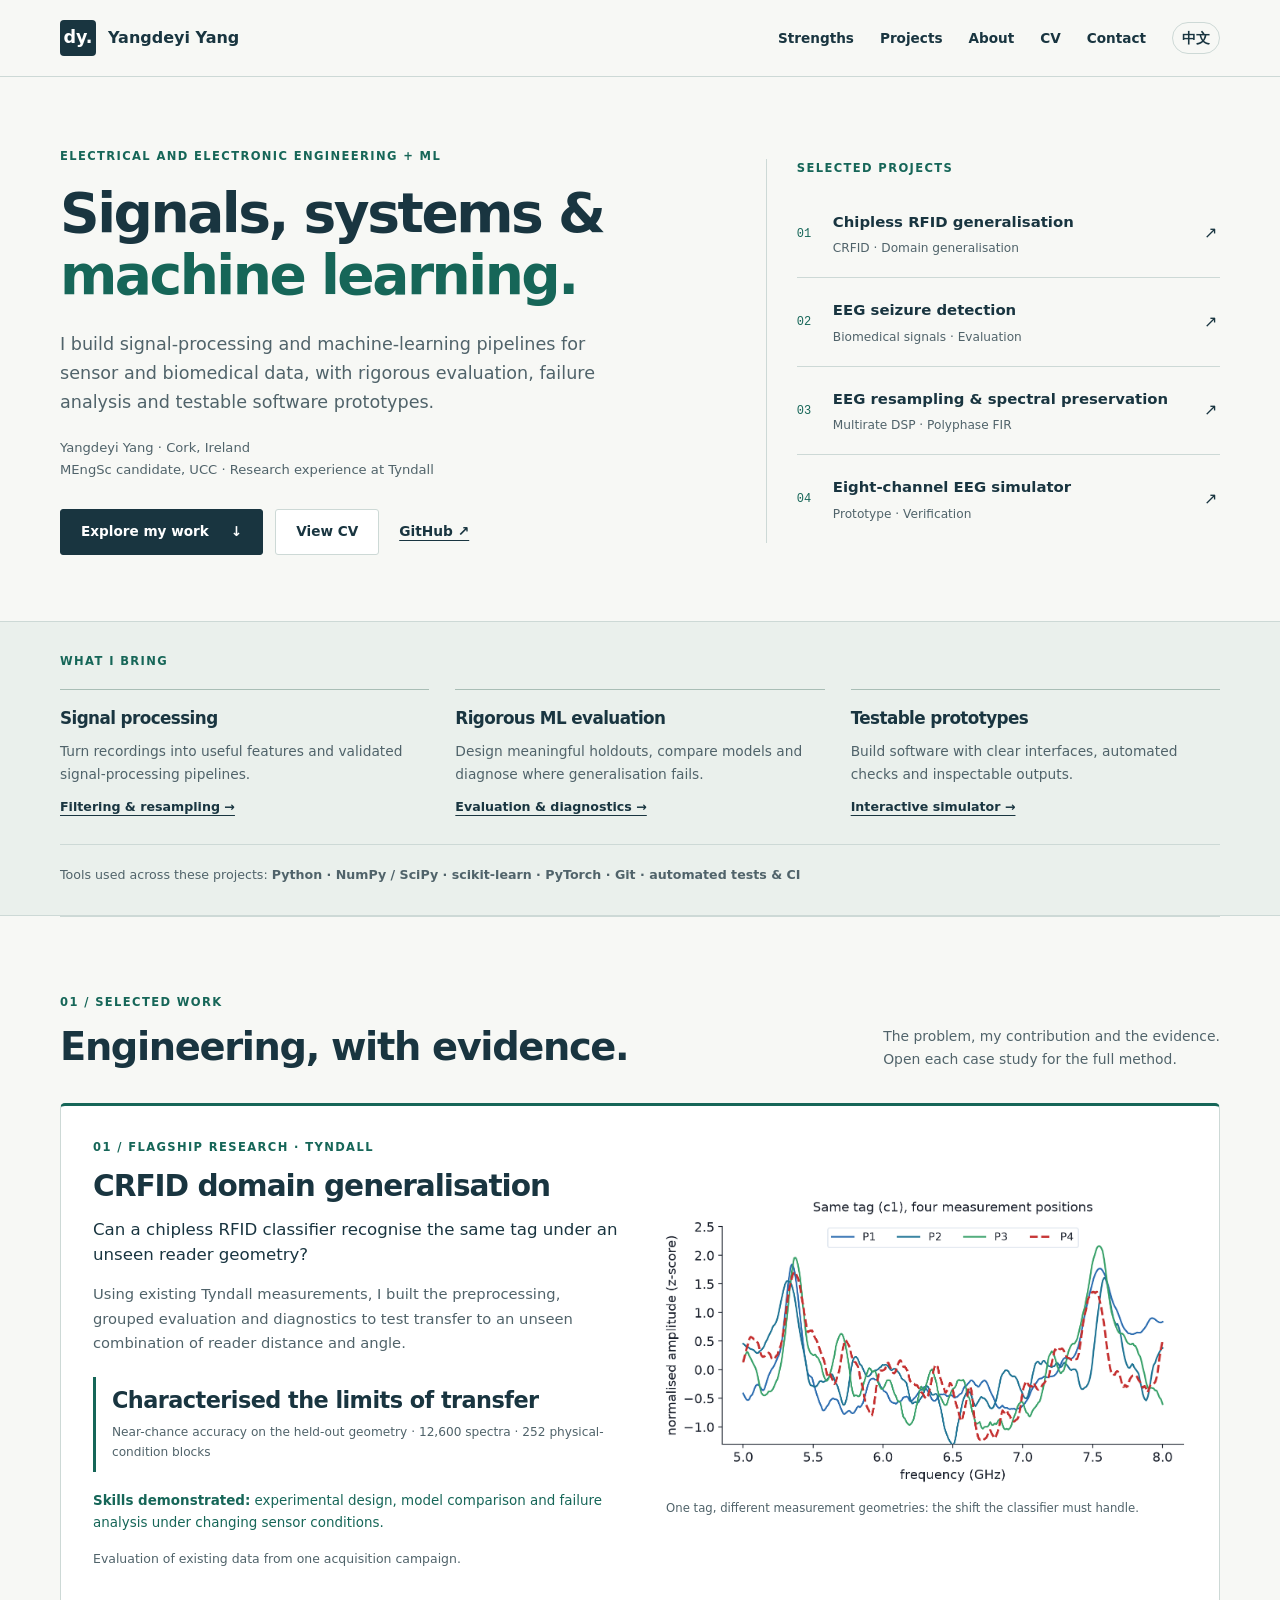
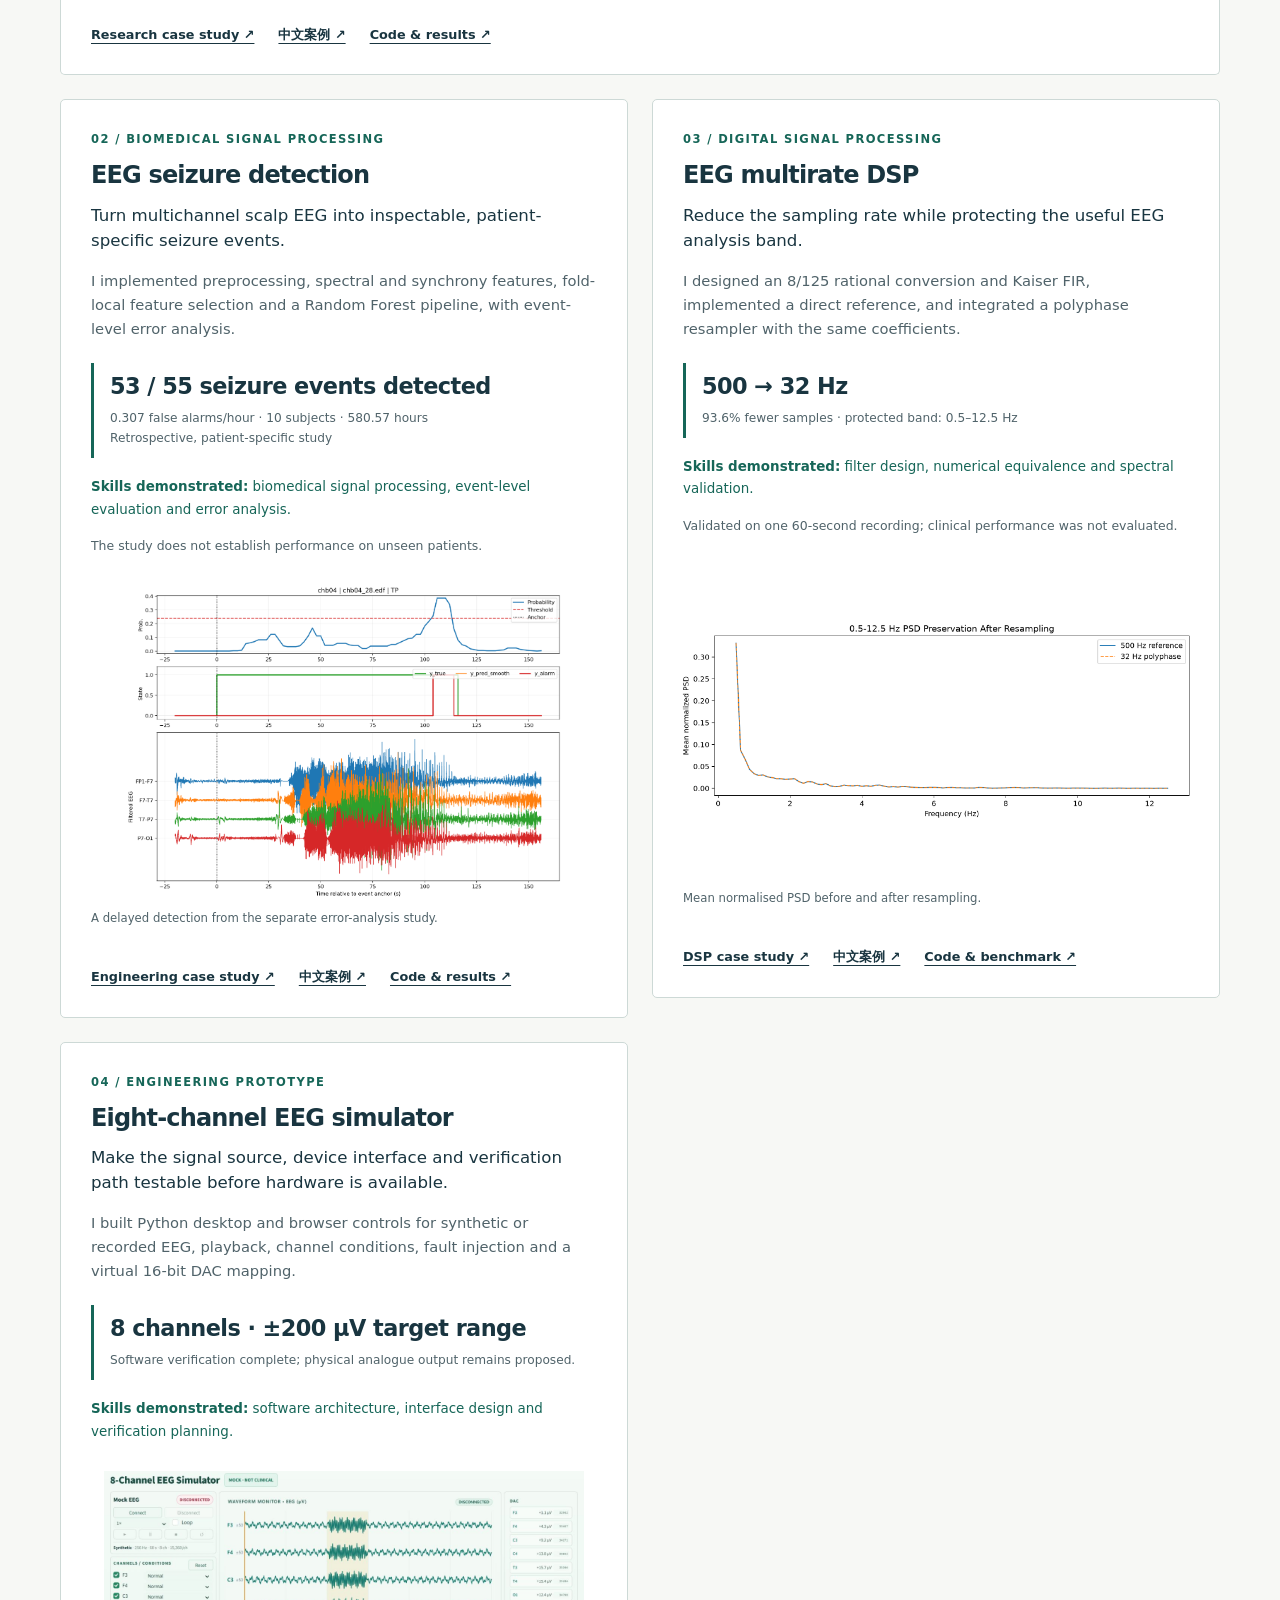
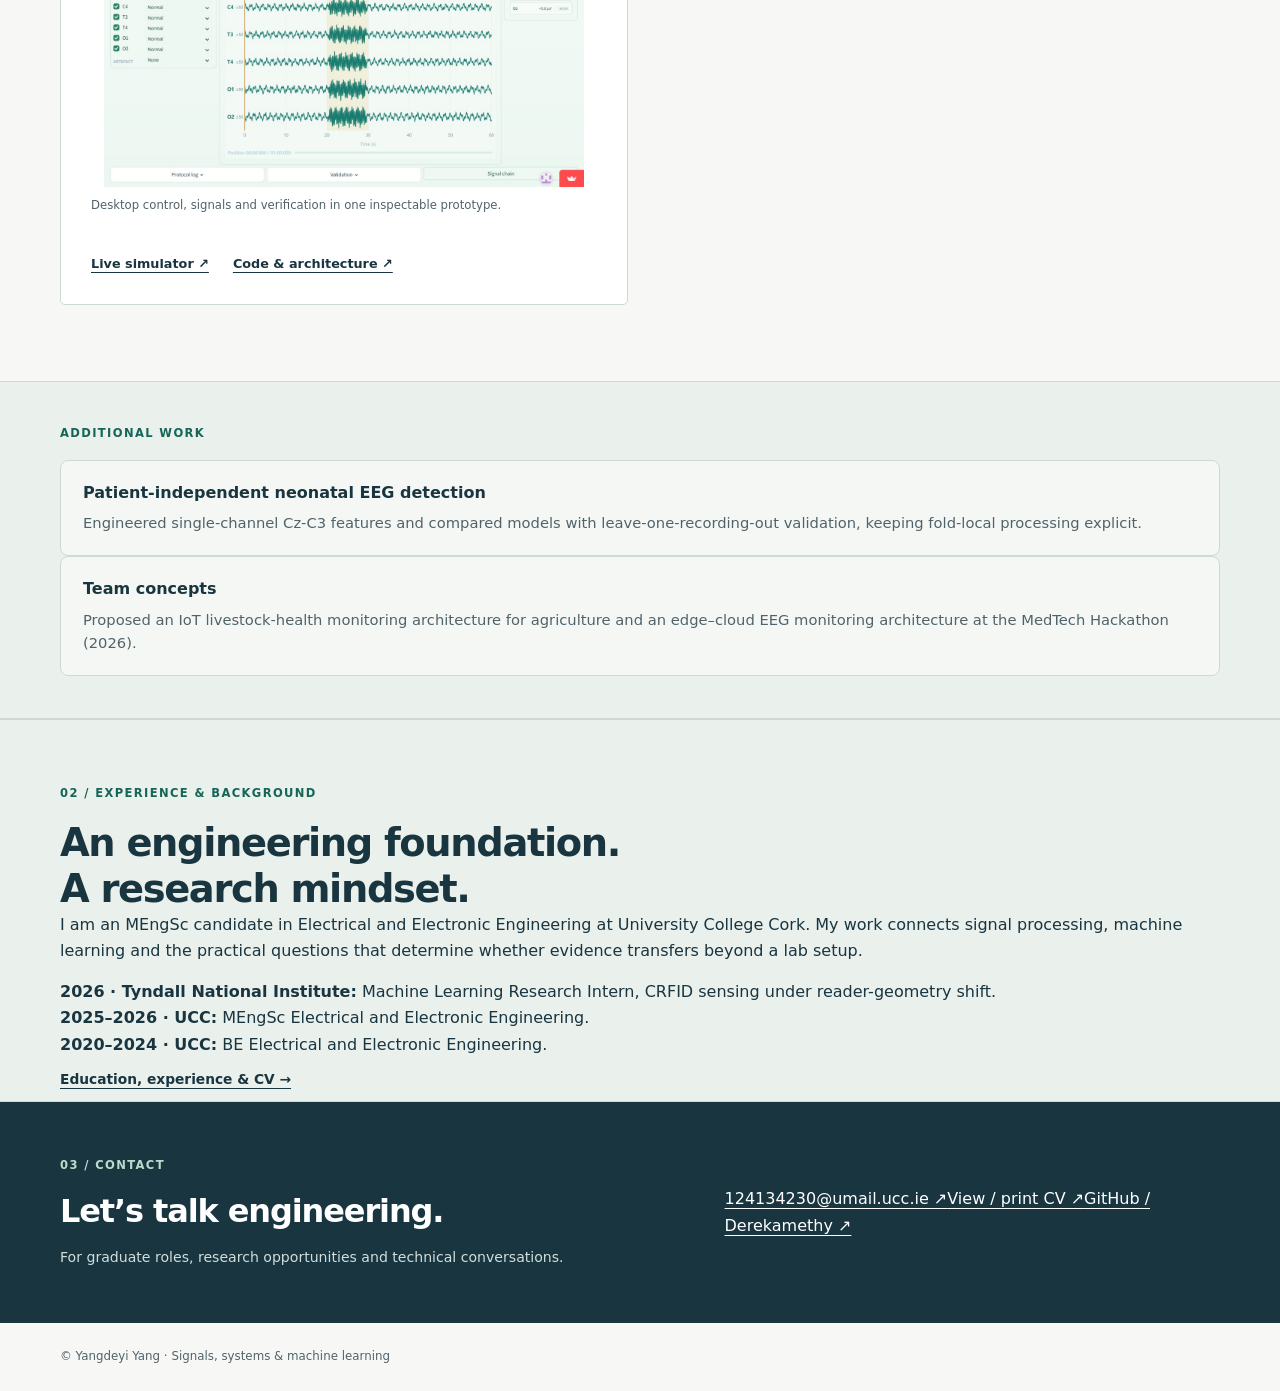
==== commit 81db5f04: "Refine portfolio supporting work layout" ====
--- a/index.html
+++ b/index.html
@@ -41,9 +41,9 @@
       <article id="crfid" class="project featured"><div class="project-body"><p class="eyebrow">01 / Flagship research · Tyndall</p><h3>CRFID domain generalisation</h3><p class="project-question">Can a chipless RFID classifier recognise the same tag under an unseen reader geometry?</p><p>Using existing Tyndall measurements, I built the preprocessing, grouped evaluation and diagnostics to test transfer to an unseen combination of reader distance and angle.</p><div class="result"><strong>Characterised the limits of transfer</strong><span>Near-chance accuracy on the held-out geometry · 12,600 spectra · 252 physical-condition blocks</span></div><p class="takeaway"><strong>Skills demonstrated:</strong> experimental design, model comparison and failure analysis under changing sensor conditions.</p><p class="scope">Evaluation of existing data from one acquisition campaign.</p></div><figure class="project-figure"><img src="CRFID-research-website/assets/scientific/measured_spectra_same_tag_across_positions.png" width="1361" height="755" alt="Measured spectra for one tag across reader positions" decoding="async"><figcaption>One tag, different measurement geometries: the shift the classifier must handle.</figcaption></figure><div class="project-bottom"><div class="project-links"><a href="CRFID-research-website/">Research case study ↗</a><a href="CRFID-research-website/zh.html" lang="zh-CN">中文案例 ↗</a><a href="https://github.com/Derekamethy/CRFID">Code & results ↗</a></div></div></article>
       <article id="eeg" class="project"><div class="project-body"><p class="eyebrow">02 / Biomedical signal processing</p><h3>EEG seizure detection</h3><p class="project-question">Turn multichannel scalp EEG into inspectable, patient-specific seizure events.</p><p>I implemented preprocessing, spectral and synchrony features, fold-local feature selection and a Random Forest pipeline, with event-level error analysis.</p><div class="result"><strong>53 / 55 seizure events detected</strong><span>0.307 false alarms/hour · 10 subjects · 580.57 hours<br>Retrospective, patient-specific study</span></div><p class="takeaway"><strong>Skills demonstrated:</strong> biomedical signal processing, event-level evaluation and error analysis.</p><p class="scope">The study does not establish performance on unseen patients.</p></div><figure class="project-figure"><img src="EEG-seizure-detection-website/evidence/chb04-delayed-true-positive.png" width="1239" height="895" alt="Delayed true-positive EEG detection example" loading="lazy"><figcaption>A delayed detection from the separate error-analysis study.</figcaption></figure><div class="project-bottom"><div class="project-links"><a href="EEG-seizure-detection-website/">Engineering case study ↗</a><a href="EEG-seizure-detection-website/zh.html" lang="zh-CN">中文案例 ↗</a><a href="https://github.com/Derekamethy/eeg-seizure-detection">Code & results ↗</a></div></div></article>
       <article id="dsp" class="project"><div class="project-body"><p class="eyebrow">03 / Digital signal processing</p><h3>EEG multirate DSP</h3><p class="project-question">Reduce the sampling rate while protecting the useful EEG analysis band.</p><p>I designed an 8/125 rational conversion and Kaiser FIR, implemented a direct reference, and integrated a polyphase resampler with the same coefficients.</p><div class="result"><strong>500 → 32 Hz</strong><span>93.6% fewer samples · protected band: 0.5–12.5 Hz</span></div><p class="takeaway"><strong>Skills demonstrated:</strong> filter design, numerical equivalence and spectral validation.</p><p class="scope">Validated on one 60-second recording; clinical performance was not evaluated.</p></div><figure class="project-figure"><img src="eeg-multirate-dsp/assets/psd_preservation.png" width="1800" height="720" alt="Reference and resampled EEG power spectral densities" loading="lazy"><figcaption>Mean normalised PSD before and after resampling.</figcaption></figure><div class="project-bottom"><div class="project-links"><a href="eeg-multirate-dsp/">DSP case study ↗</a><a href="eeg-multirate-dsp/zh.html" lang="zh-CN">中文案例 ↗</a><a href="https://github.com/Derekamethy/eeg-multirate-dsp">Code & benchmark ↗</a></div></div></article>
-      <article id="simulator" class="project"><div class="project-body"><p class="eyebrow">04 / Engineering prototype</p><h3>Eight-channel EEG simulator</h3><p class="project-question">Make the signal source, device interface and verification path testable before hardware is available.</p><p>I built Python desktop and browser controls for synthetic or recorded EEG, playback, channel conditions, fault injection and a virtual 16-bit DAC mapping.</p><div class="result"><strong>8 channels · ±200 µV target range</strong><span>Software verification complete; physical analogue output remains proposed.</span></div><p class="takeaway"><strong>Skills demonstrated:</strong> software architecture, interface design and verification planning.</p></div><figure class="project-figure"><img src="assets/eeg-simulator.png" width="3075" height="1868" alt="Eight-channel EEG simulator" loading="lazy"><figcaption>Desktop control, signals and verification in one inspectable prototype.</figcaption></figure><div class="project-bottom"><div class="project-links"><a href="https://eight-channel-eeg-simulator-derek.streamlit.app/">Live simulator ↗</a><a href="https://github.com/Derekamethy/eeg-simulator">Code & architecture ↗</a></div></div></article>
+      <article id="simulator" class="project"><div class="project-body"><p class="eyebrow">04 / Engineering prototype</p><h3>Eight-channel EEG simulator</h3><p class="project-question">Make the signal source, device interface and verification path testable before hardware is available.</p><p>I built Python desktop and browser controls for synthetic or recorded EEG, playback, channel conditions, fault injection and a virtual 16-bit DAC mapping.</p><div class="result"><strong>8 channels · ±200 µV target range</strong><span>Software verification complete; physical analogue output remains proposed.</span></div><p class="takeaway"><strong>Skills demonstrated:</strong> software architecture, interface design and verification planning.</p></div><figure class="project-figure"><img src="assets/eeg-simulator.png?v=79897af" width="1280" height="842" alt="Eight-channel EEG simulator" loading="lazy"><figcaption>Desktop control, signals and verification in one inspectable prototype.</figcaption></figure><div class="project-bottom"><div class="project-links"><a href="https://eight-channel-eeg-simulator-derek.streamlit.app/">Live simulator ↗</a><a href="https://github.com/Derekamethy/eeg-simulator">Code & architecture ↗</a></div></div></article>
     </div></section>
-    <section class="approach-section"><div class="container"><p class="eyebrow">Additional work</p><div class="two-column-copy"><p><strong>Patient-independent neonatal EEG detection:</strong> engineered single-channel Cz-C3 features and compared models with leave-one-recording-out validation, keeping fold-local processing explicit.</p><p><strong>Team concepts:</strong> proposed an IoT livestock-health monitoring architecture for agriculture and an edge–cloud EEG monitoring architecture at the MedTech Hackathon (2026).</p></div></div></section>
+    <section class="approach-section additional-work"><div class="container"><p class="eyebrow">Additional work</p><div class="two-column-copy"><p><strong>Patient-independent neonatal EEG detection</strong><span>Engineered single-channel Cz-C3 features and compared models with leave-one-recording-out validation, keeping fold-local processing explicit.</span></p><p><strong>Team concepts</strong><span>Proposed an IoT livestock-health monitoring architecture for agriculture and an edge–cloud EEG monitoring architecture at the MedTech Hackathon (2026).</span></p></div></div></section>
     <section id="about" class="approach-section"><div class="container"><p class="eyebrow">02 / Experience & background</p><h2>An engineering foundation.<br>A research mindset.</h2><div class="two-column-copy"><p>I am an MEngSc candidate in Electrical and Electronic Engineering at University College Cork. My work connects signal processing, machine learning and the practical questions that determine whether evidence transfers beyond a lab setup.</p><p><strong>2026 · Tyndall National Institute:</strong> Machine Learning Research Intern, CRFID sensing under reader-geometry shift.<br><strong>2025–2026 · UCC:</strong> MEngSc Electrical and Electronic Engineering.<br><strong>2020–2024 · UCC:</strong> BE Electrical and Electronic Engineering.</p></div><p><a class="text-link" href="cv.html">Education, experience & CV →</a></p></div></section>
     <section id="contact" class="contact-section"><div class="container contact-inner"><div><p class="eyebrow">03 / Contact</p><h2>Let’s talk engineering.</h2><p>For graduate roles, research opportunities and technical conversations.</p></div><div class="contact-links"><a href="mailto:124134230@umail.ucc.ie">124134230@umail.ucc.ie ↗</a><a href="cv.html">View / print CV ↗</a><a href="https://github.com/Derekamethy">GitHub / Derekamethy ↗</a></div></div></section>
   </main>
--- a/style.css
+++ b/style.css
@@ -14,6 +14,9 @@
 /* Language routes share the existing layout while allowing Chinese copy to breathe. */
 .language-switch{border:1px solid var(--line);border-radius:999px;padding:4px 9px;color:var(--ink)!important;font-weight:700}.zh-page{font-family:Inter,"Microsoft YaHei","PingFang SC",system-ui,sans-serif}.zh-page .hero-intro,.zh-page .project-question,.zh-page .project-body p,.zh-page .two-column-copy p{line-height:1.8}.zh-page .eyebrow{letter-spacing:.06em}.zh-page .cv h1,.zh-page h2,.zh-page h3{letter-spacing:-.035em}@media(max-width:680px){.language-switch{padding:4px 7px}.zh-page nav a{letter-spacing:0}.zh-page .project-index strong{line-height:1.45}.zh-page .hero h1{line-height:1.2}}
 
+/* Compact supporting work before the experience section. */
+.additional-work{padding-block:42px!important}.additional-work .two-column-copy{gap:18px;margin-top:16px}.additional-work .two-column-copy p{margin:0;padding:20px 22px;border:1px solid var(--line);border-radius:8px;background:rgba(255,255,255,.52);font-size:.92rem;line-height:1.55}.additional-work .two-column-copy strong{display:block;margin-bottom:7px;color:var(--ink);font-size:1rem}.additional-work .two-column-copy span{display:block;color:var(--muted)}#about.approach-section{padding-top:64px}@media(max-width:680px){.additional-work{padding-block:32px!important}.additional-work .two-column-copy{gap:12px}.additional-work .two-column-copy p{padding:17px 18px}.additional-work+.approach-section{padding-top:42px}}
+
 /* Compact capability overview and recognition beside experience. */
 .strengths{padding-block:30px}.strengths .eyebrow{margin-bottom:0}.strengths .workflow{grid-template-columns:repeat(3,minmax(0,1fr));margin:18px 0 24px}.strengths .workflow h3{margin-top:0}.strengths .workflow a{padding-top:12px}.supporting-single{grid-template-columns:1fr;max-width:760px}.recognition{margin-top:30px;padding-top:24px;border-top:1px solid var(--line)}.recognition h3{font-size:1.1rem;margin-bottom:14px}.recognition p{font-size:.85rem!important}.recognition .scope{font-size:.77rem!important}
 @media(max-width:680px){.strengths .workflow{grid-template-columns:1fr;gap:20px}.strengths{padding-block:28px}}
